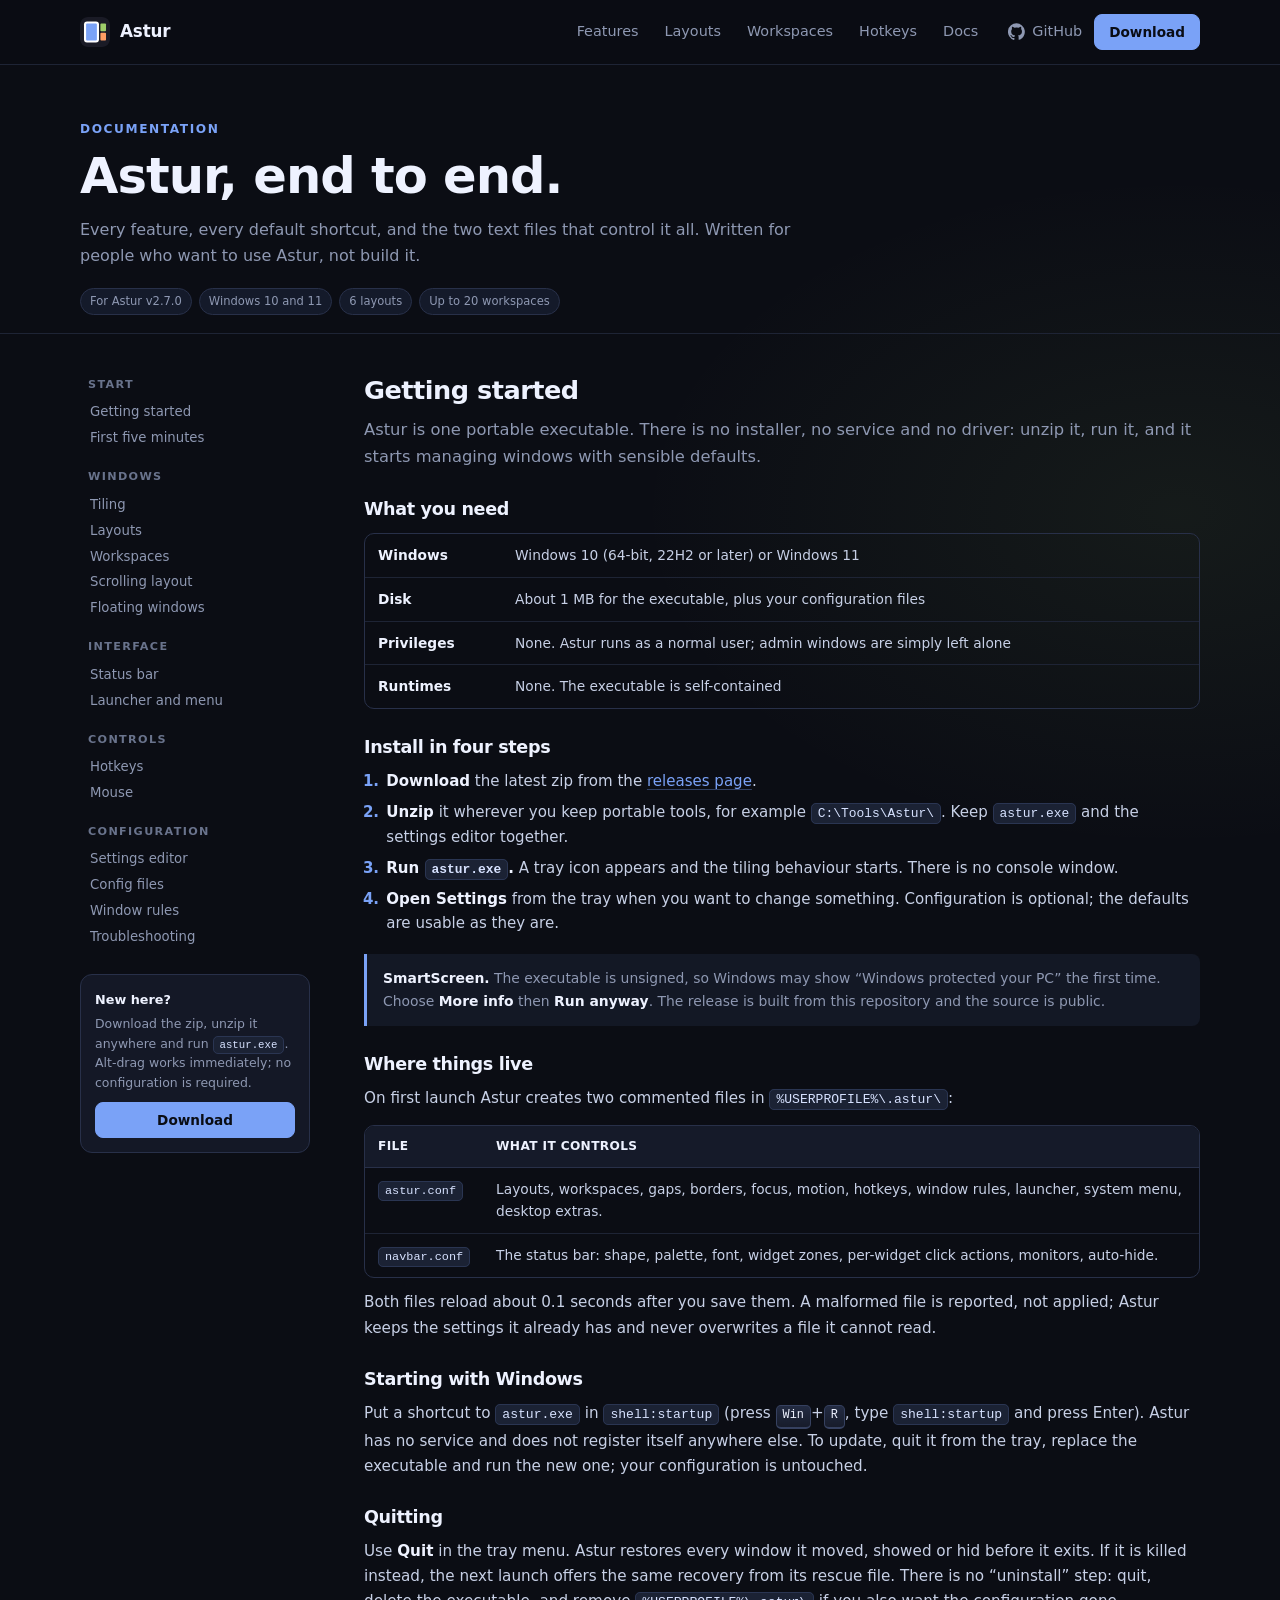
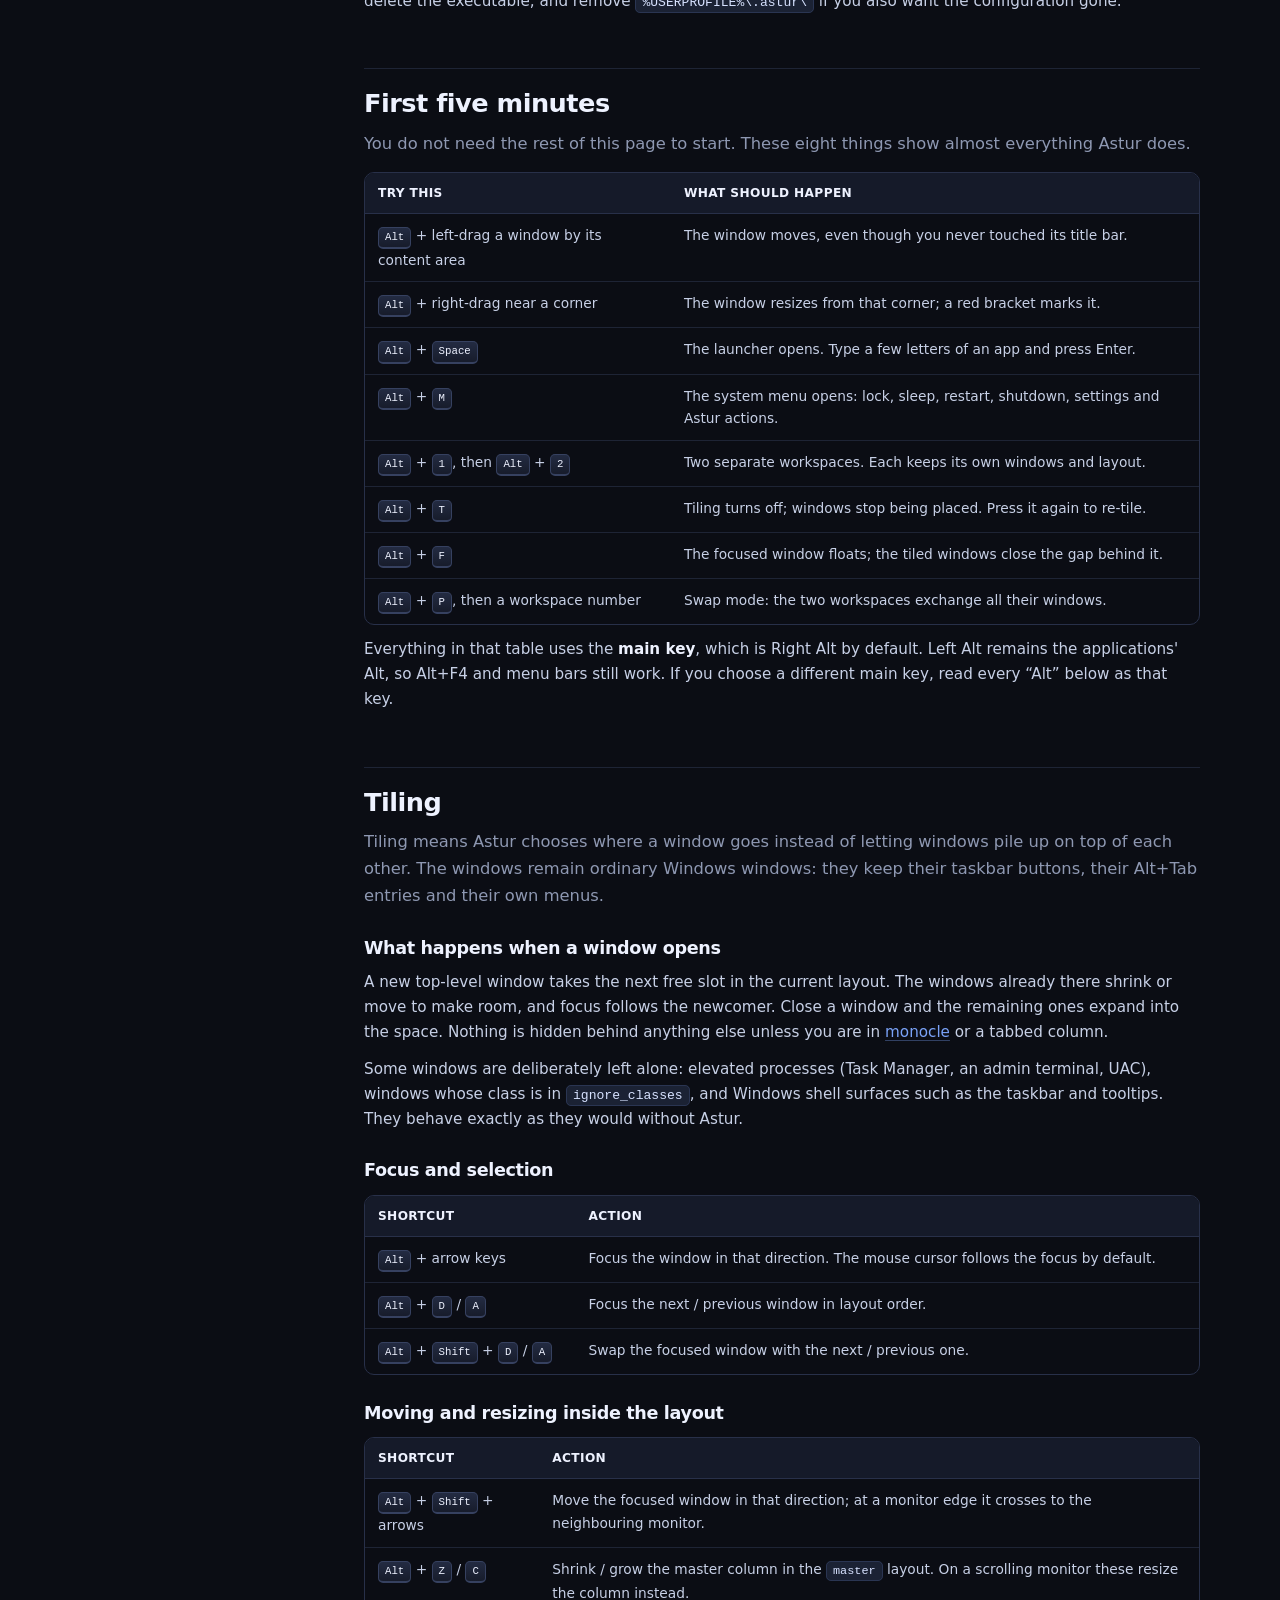
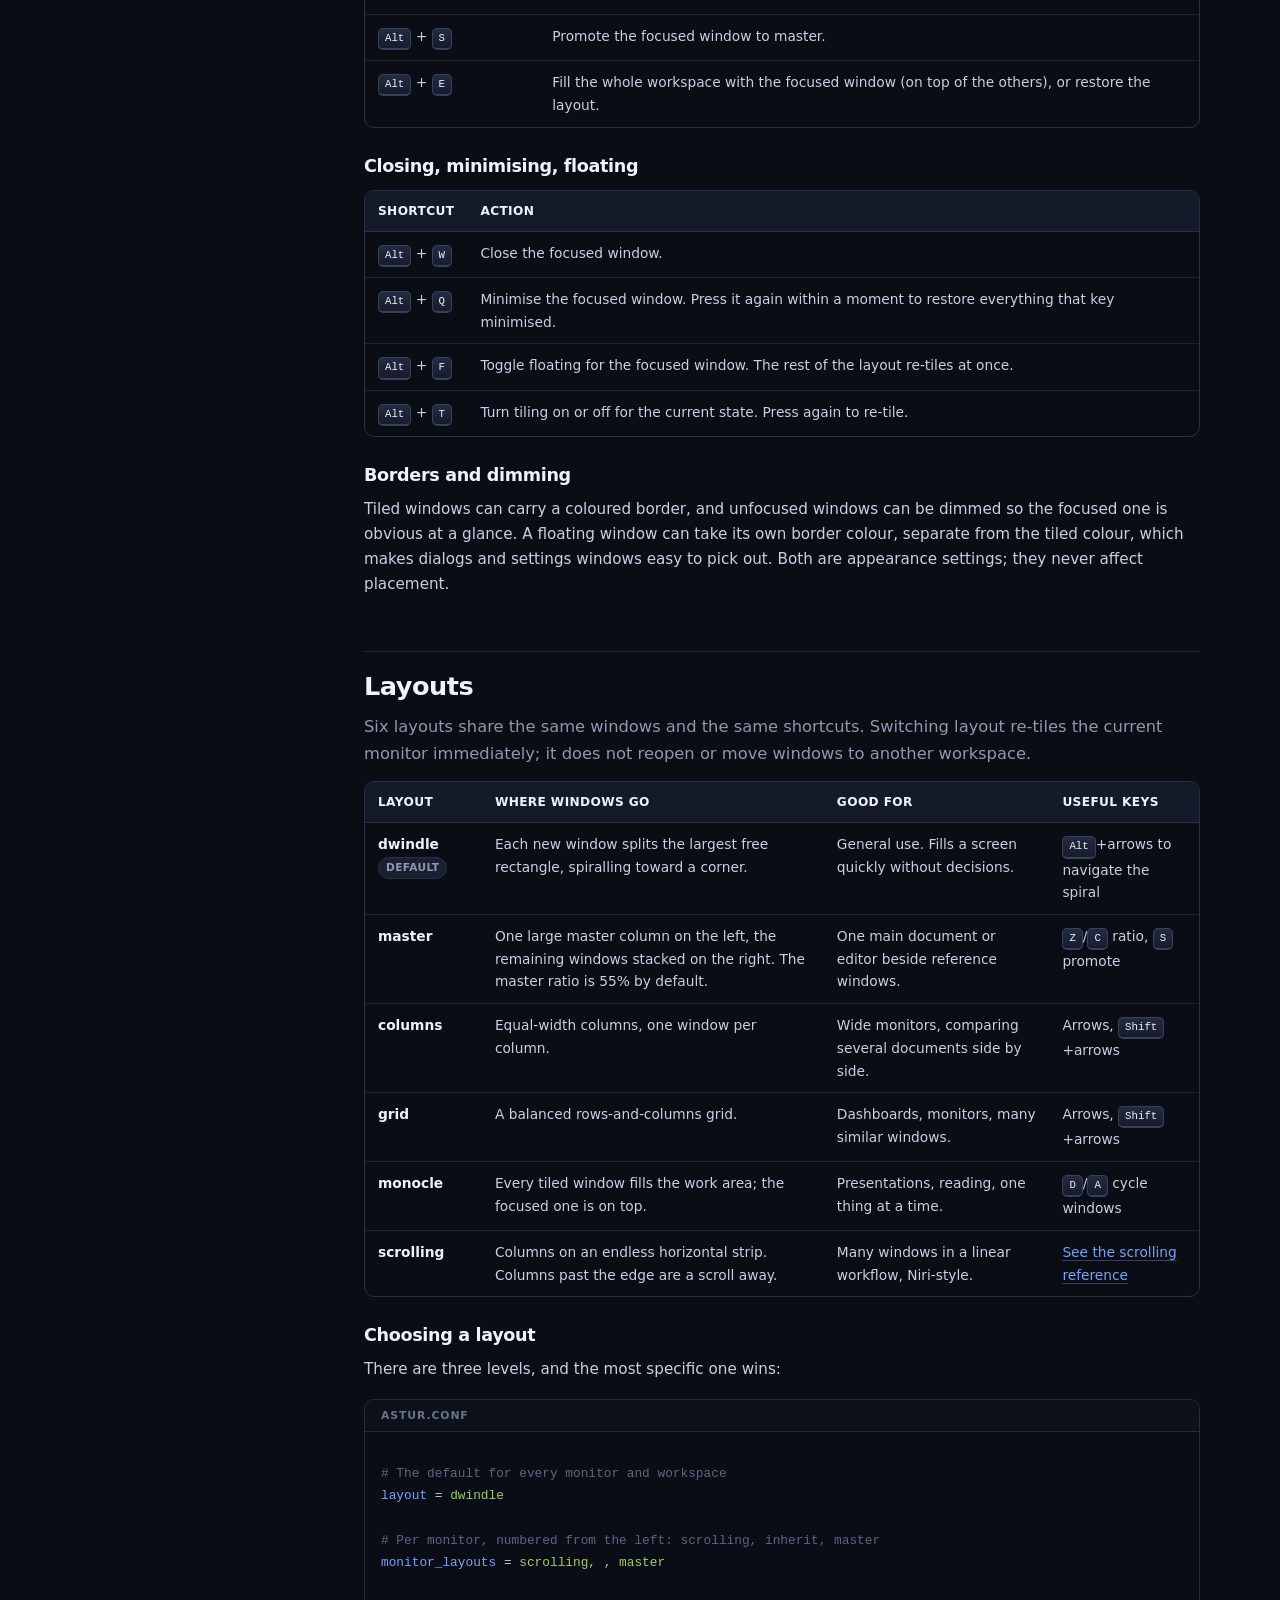
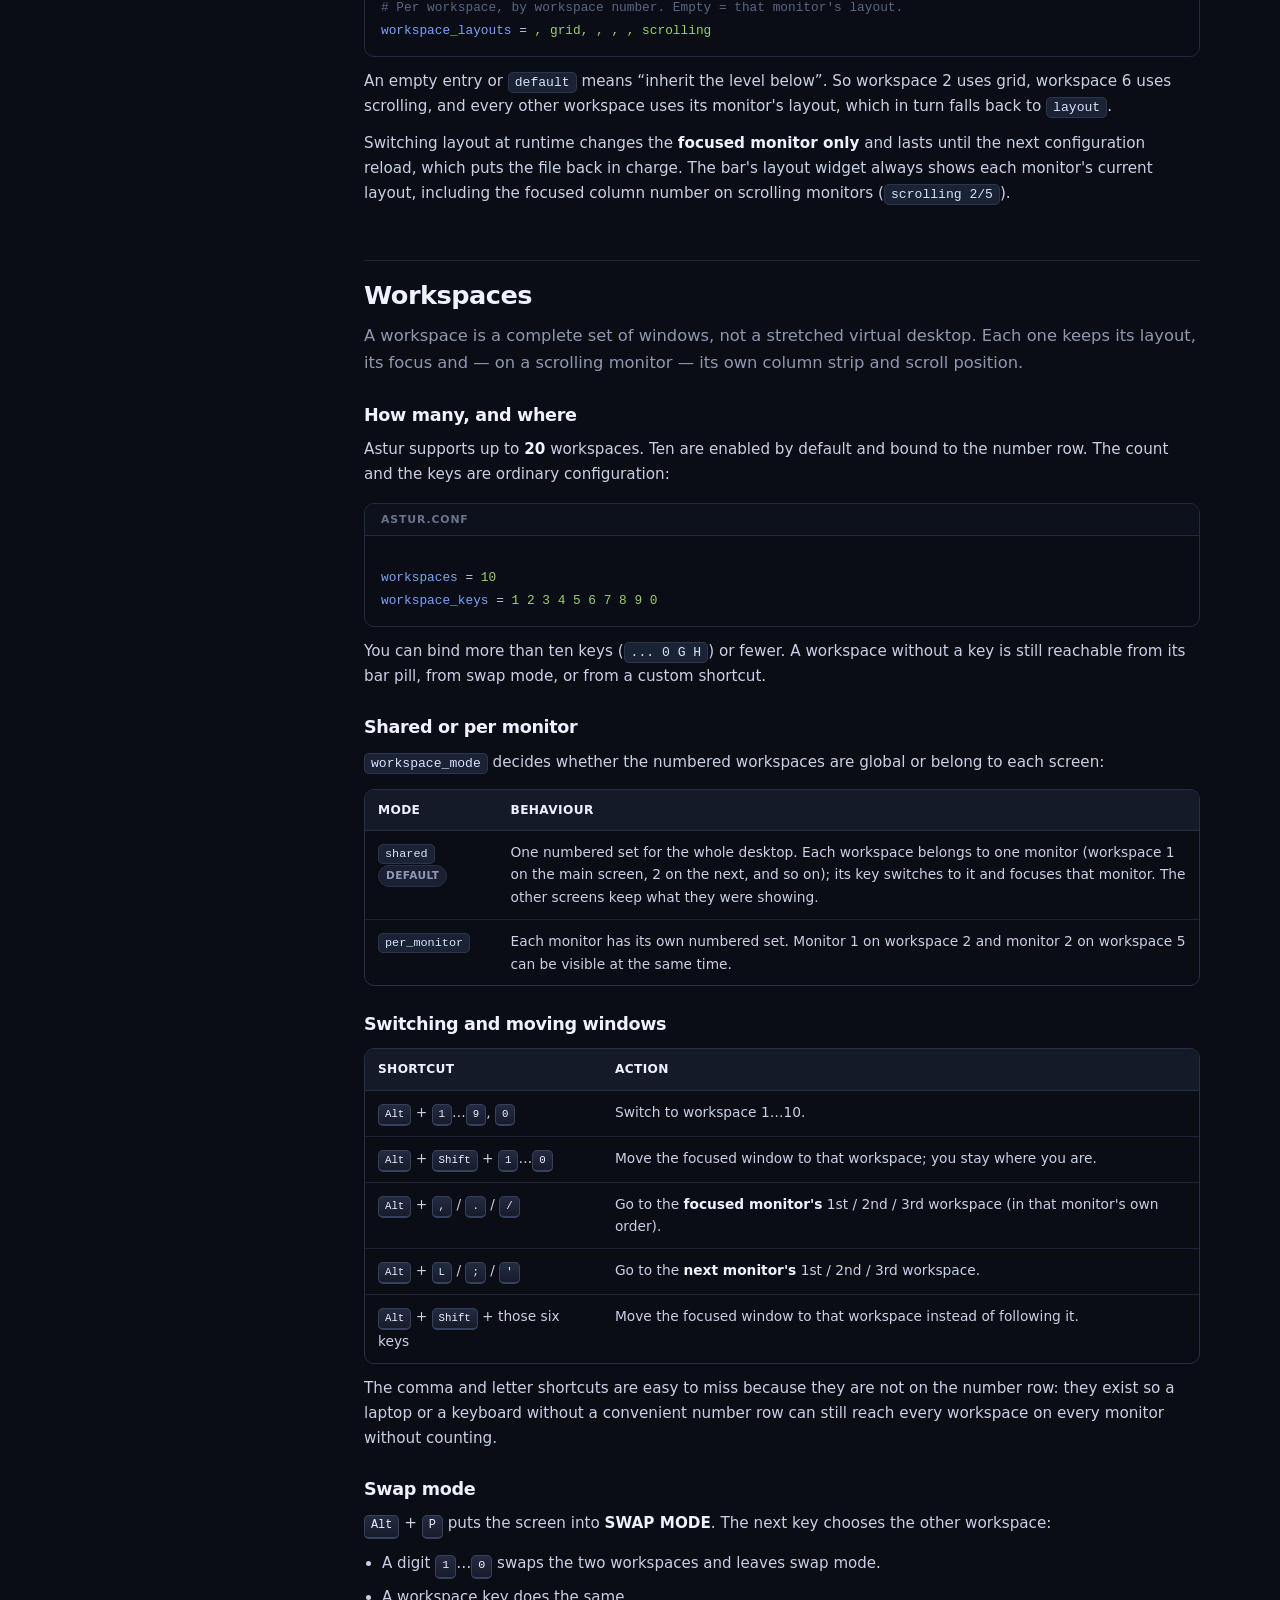
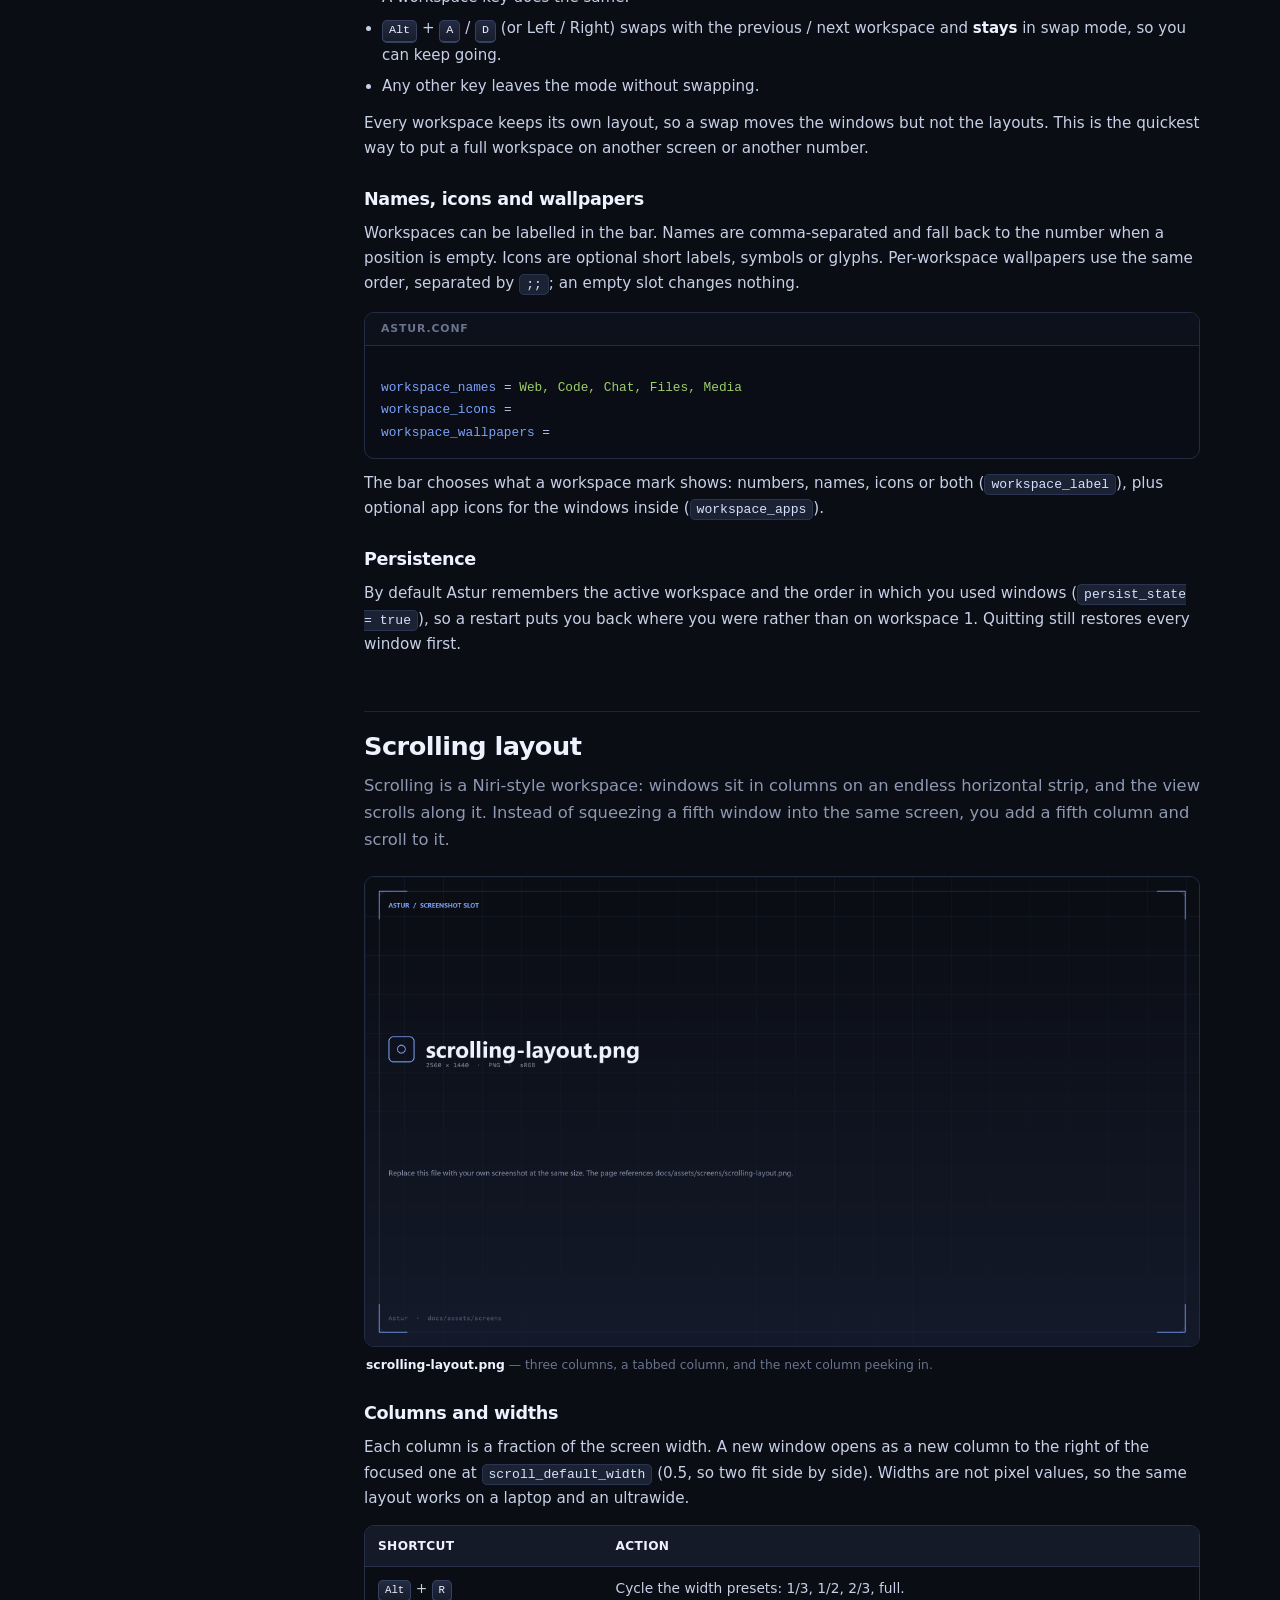
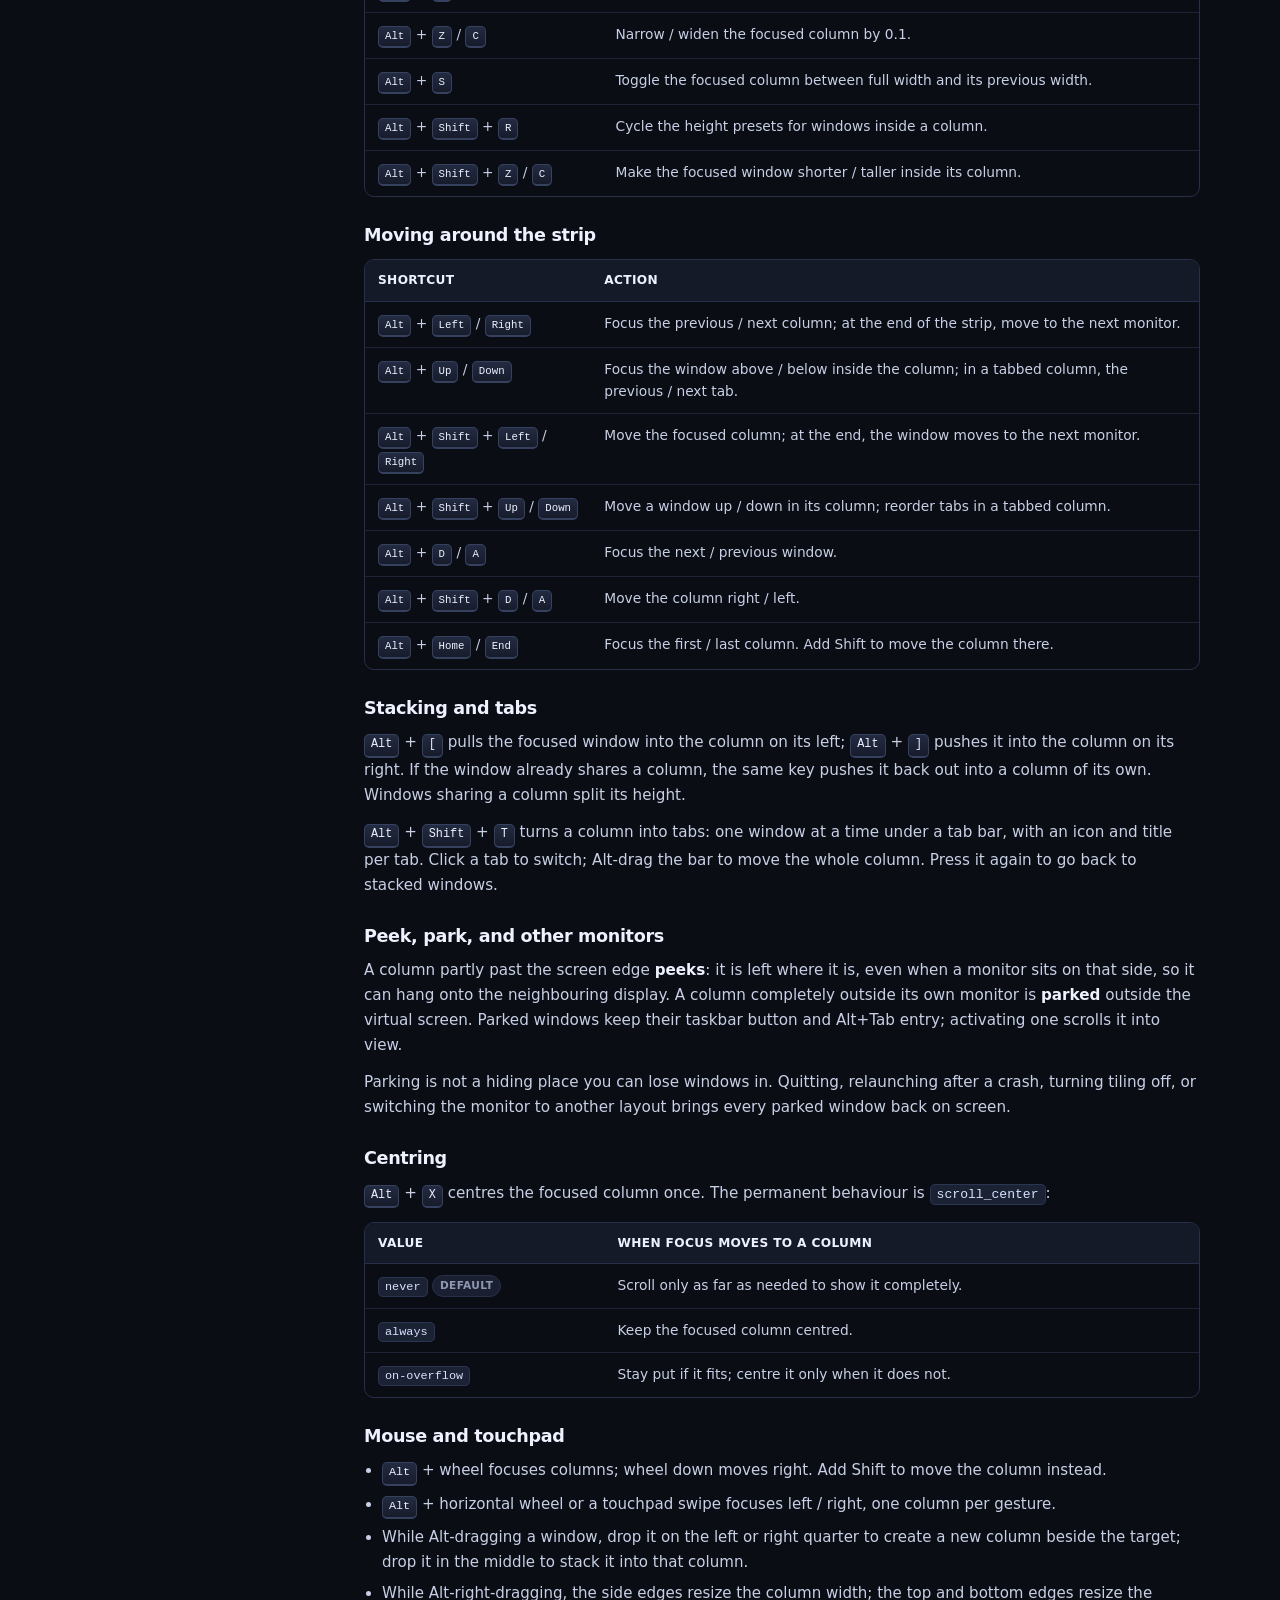
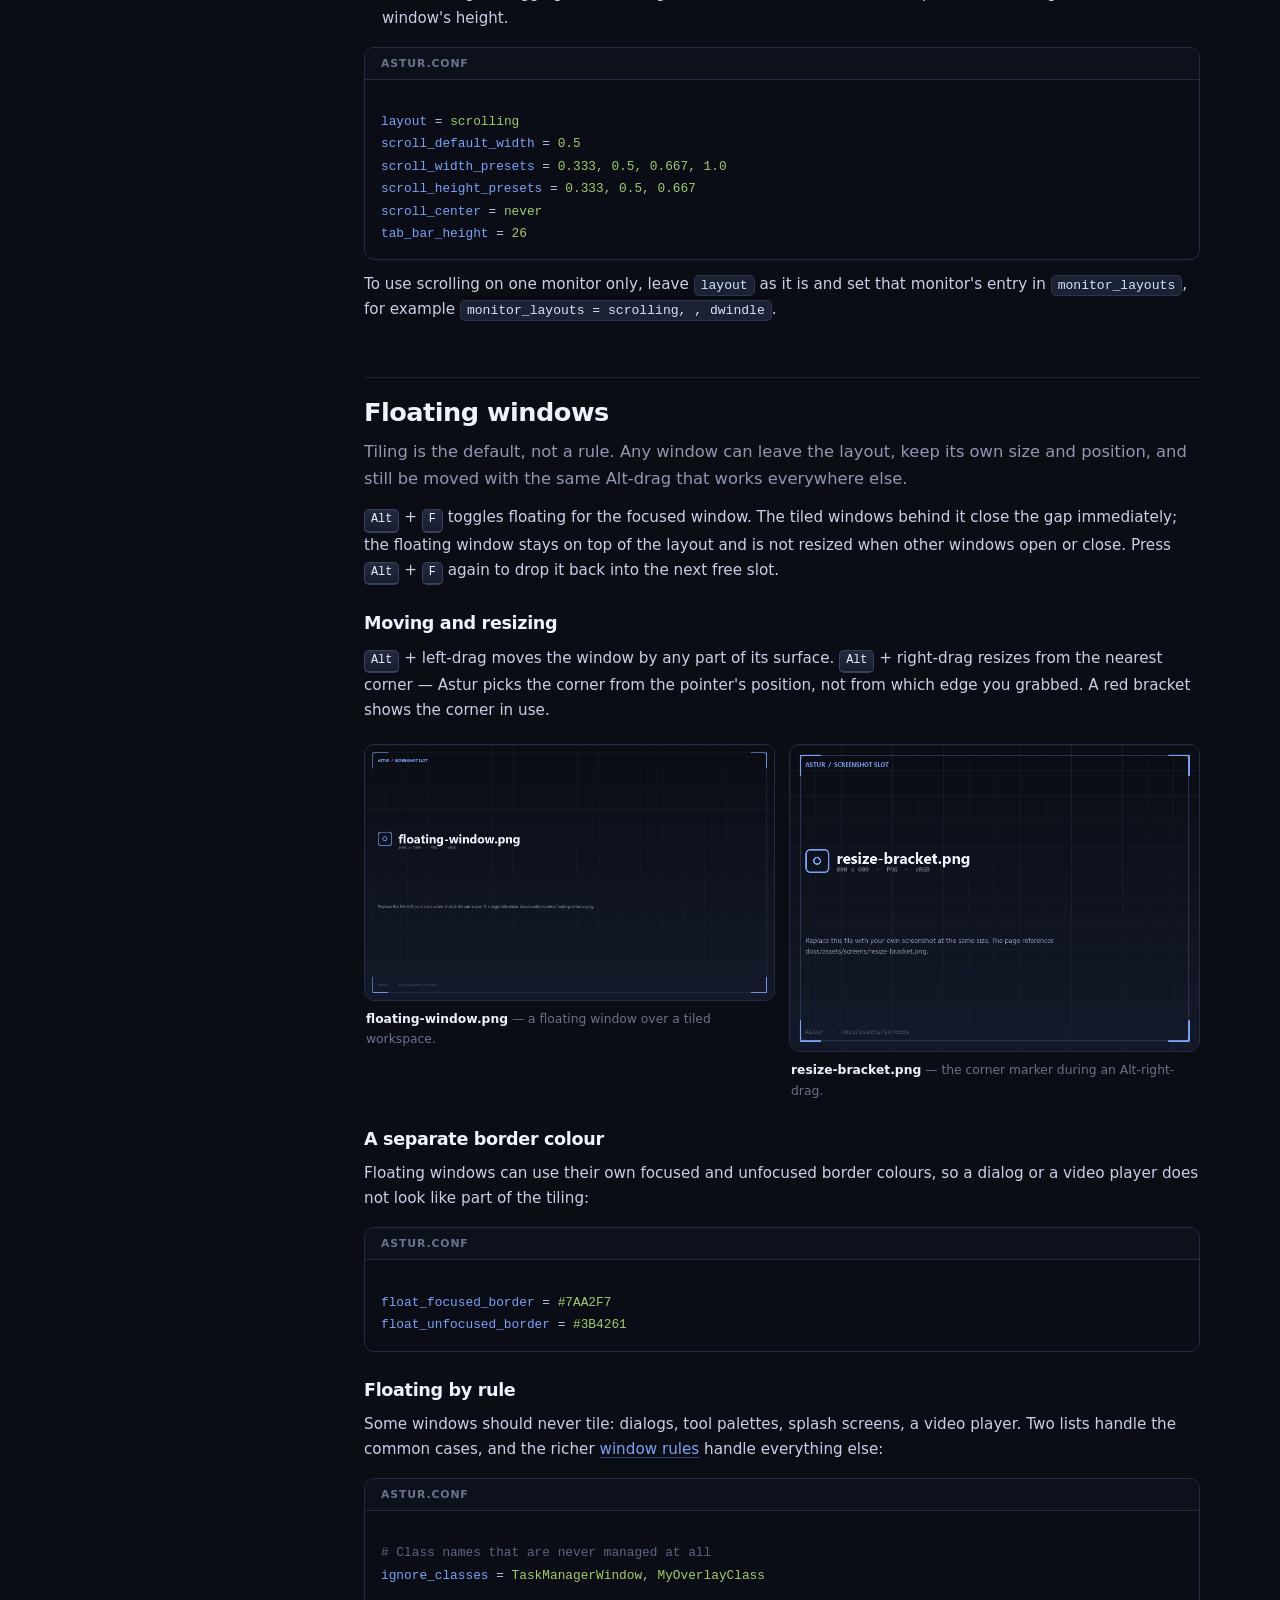
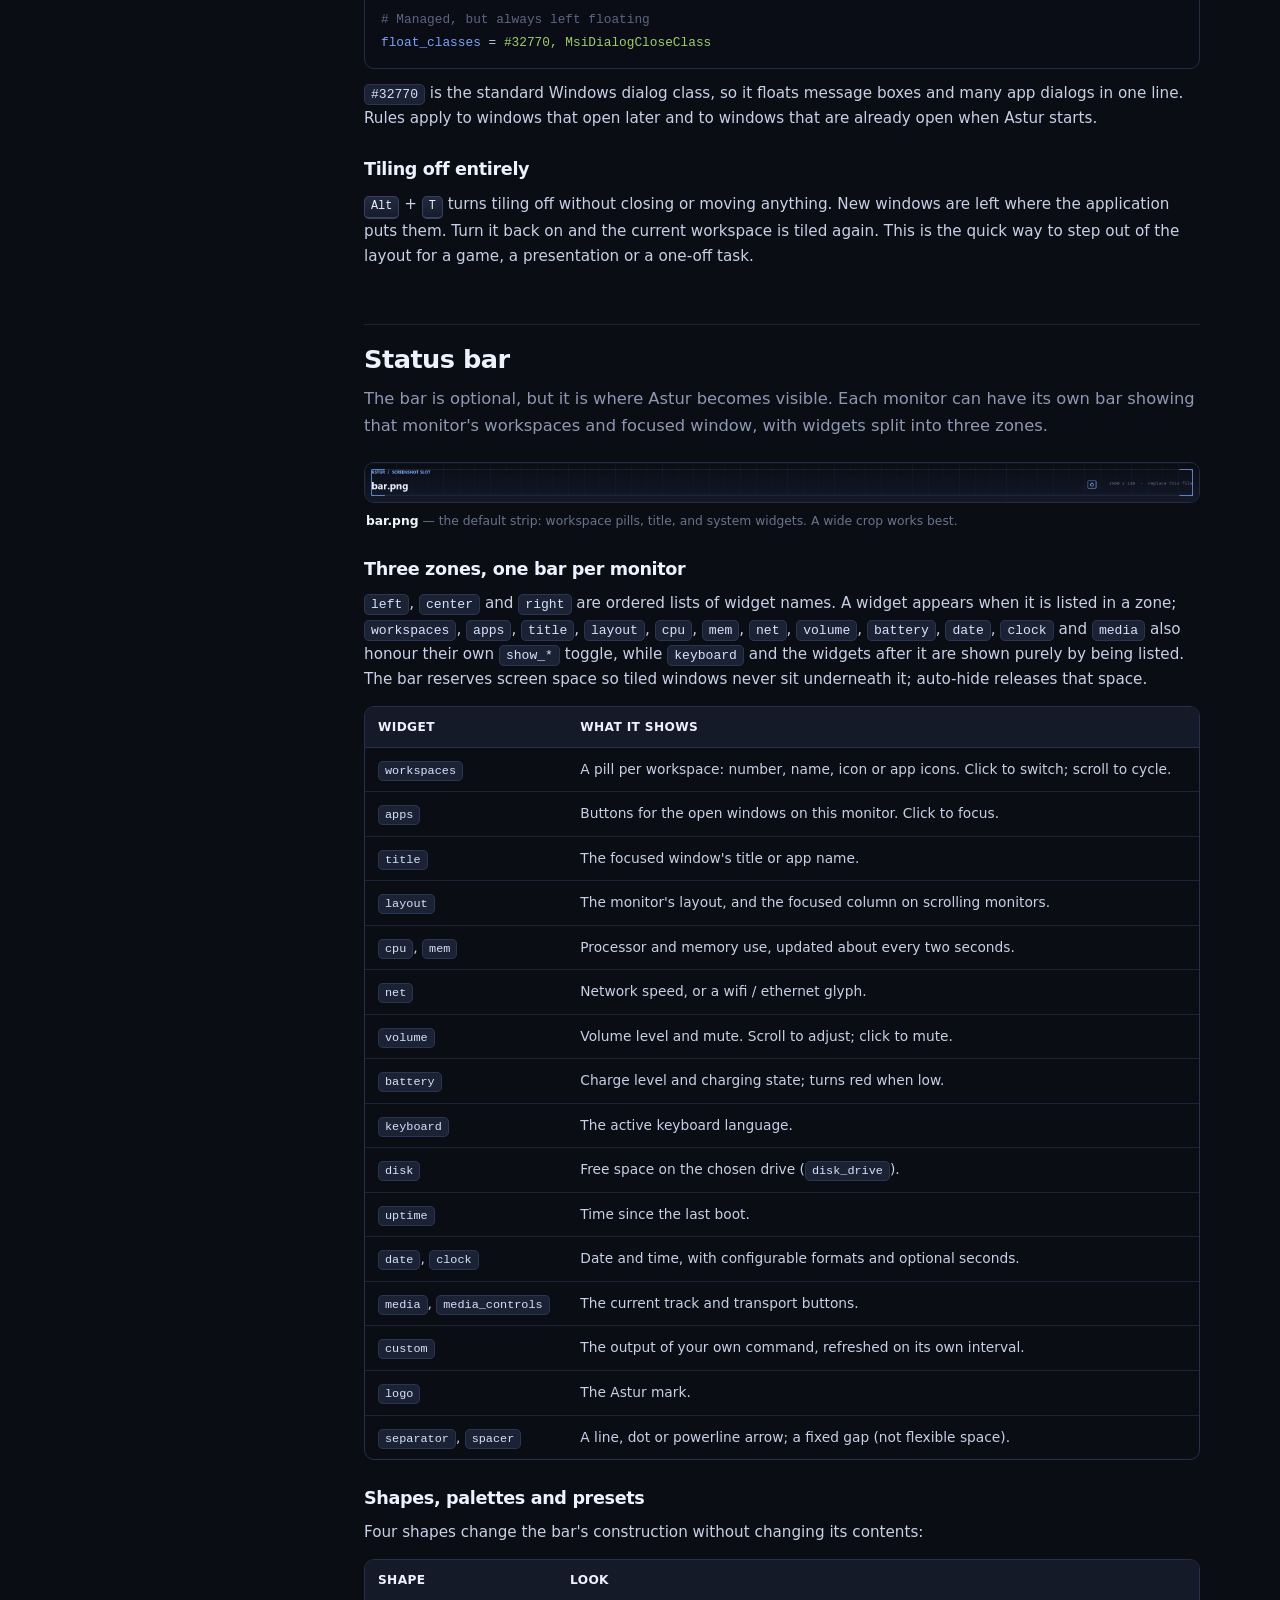
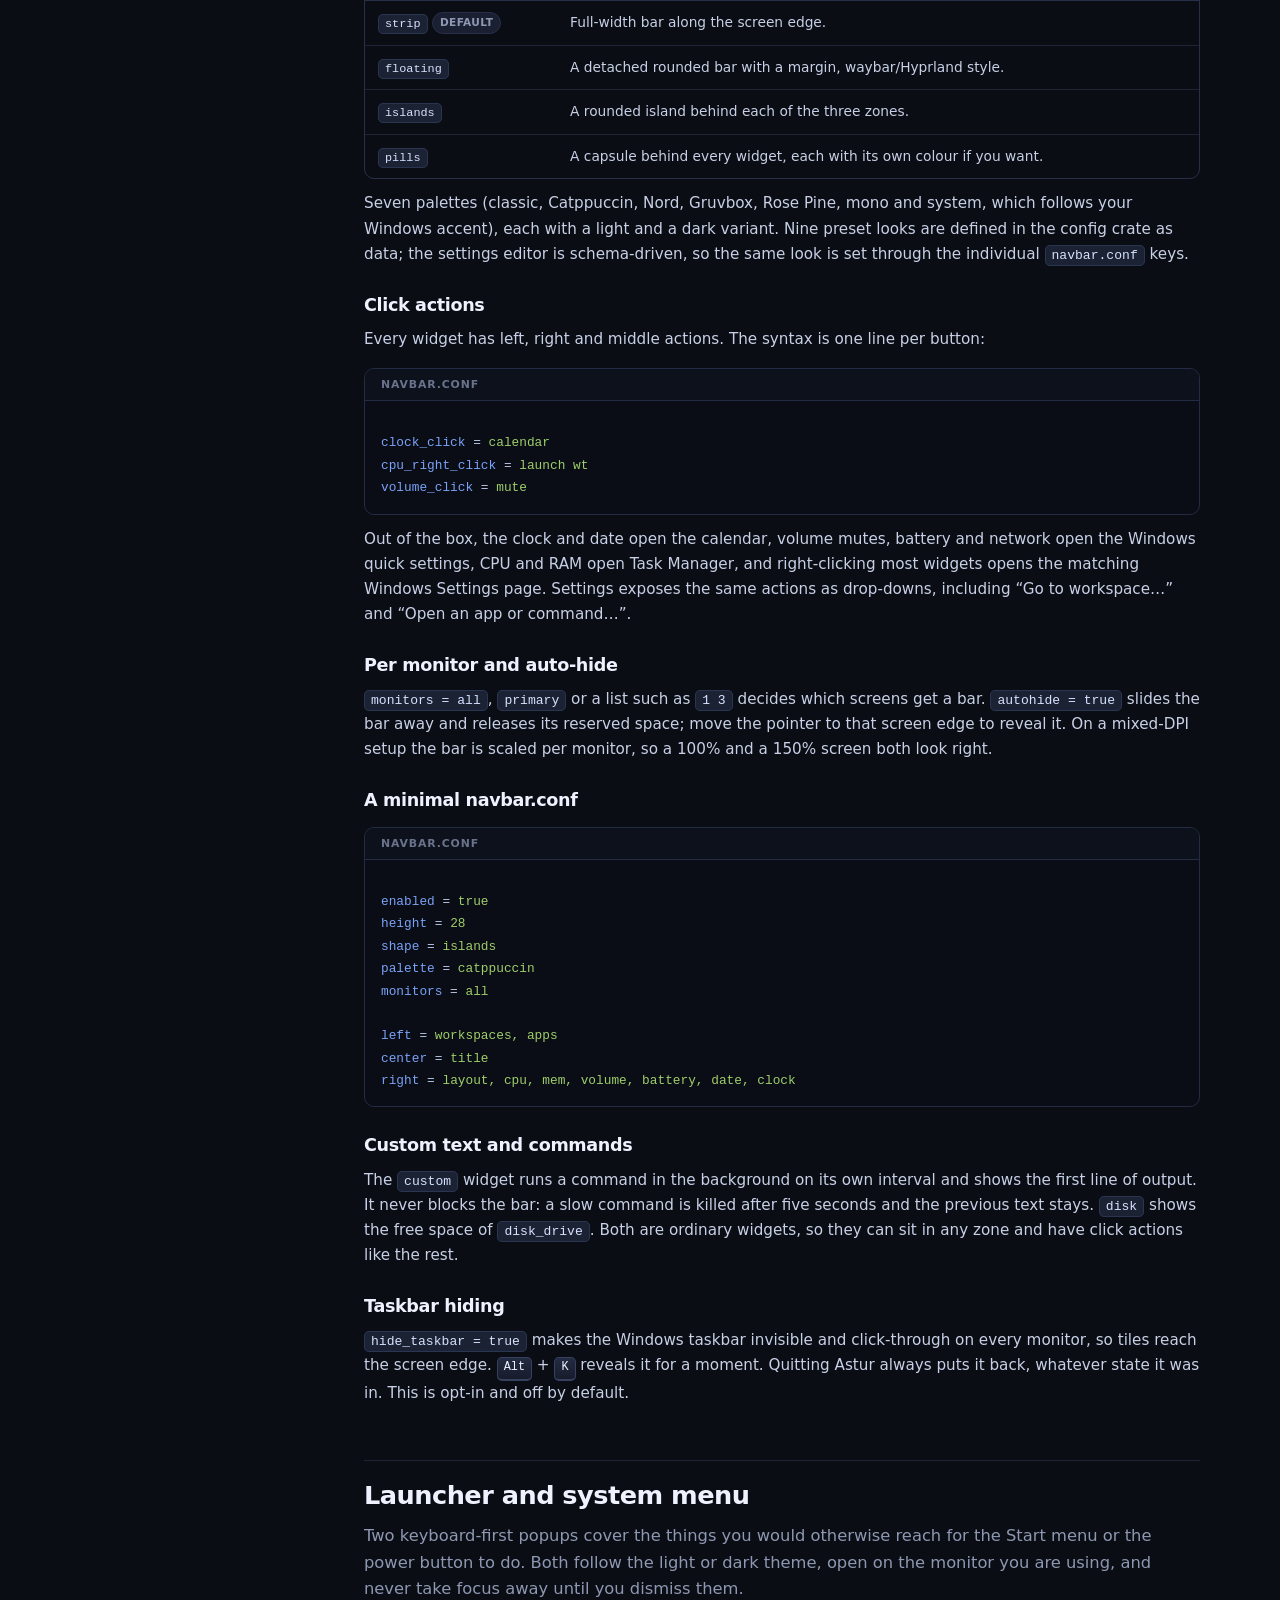
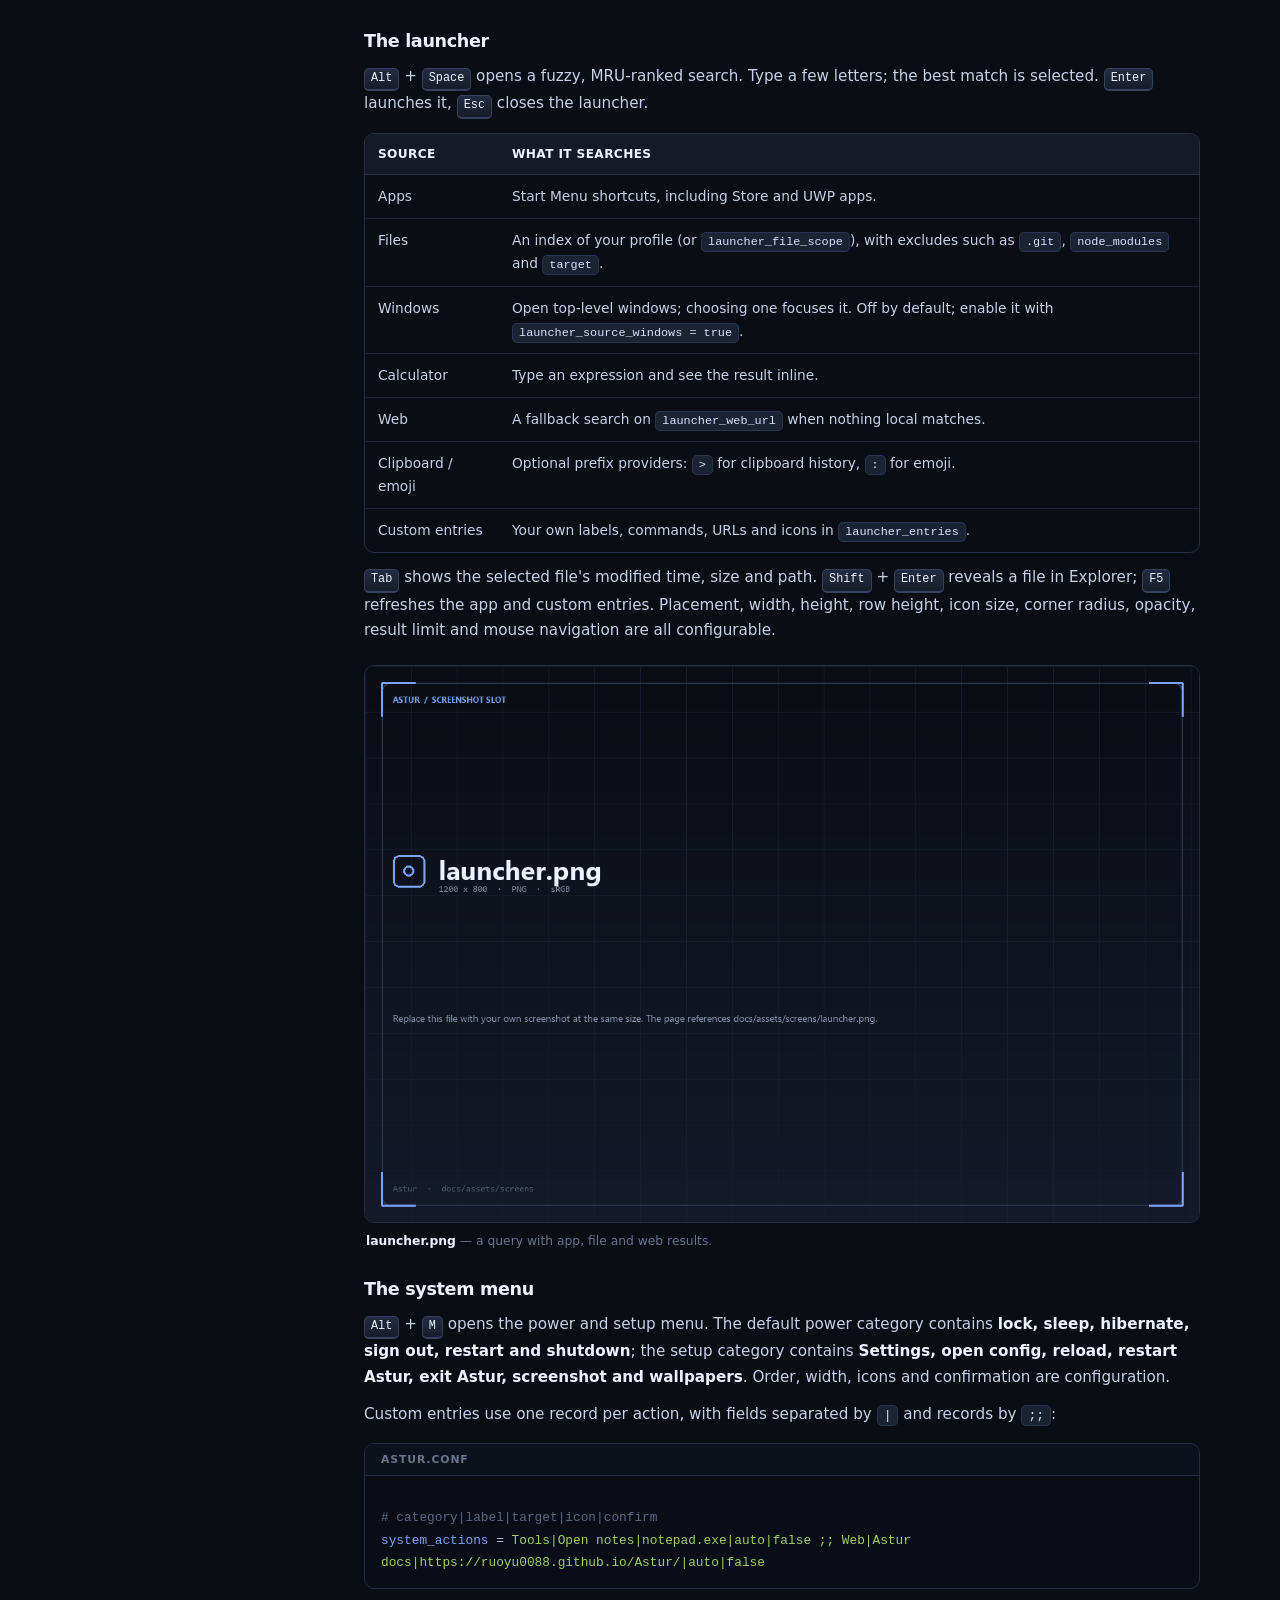
==== docs/docs.html @ 2738840c "feat(site): add GitHub Pages documentation site Add a static landing page and user manual for Astur " ====
<!DOCTYPE html>
<html lang="en">
<head>
  <meta charset="utf-8">
  <meta name="viewport" content="width=device-width, initial-scale=1">
  <title>Documentation — Astur</title>
  <meta name="description" content="The Astur manual: tiling, six layouts, scrolling columns, workspaces, floating windows, the status bar, launcher, system menu, every default hotkey and the configuration files.">
  <meta name="theme-color" content="#0b0d14">
  <link rel="canonical" href="https://ruoyu0088.github.io/Astur/docs.html">
  <link rel="icon" href="assets/astur.svg" type="image/svg+xml">
  <link rel="stylesheet" href="style.css">
</head>
<body>
<a class="skip" href="#main">Skip to content</a>

<header class="site-nav">
  <div class="wrap nav-inner">
    <a class="brand" href="index.html" aria-label="Astur home">
      <img src="assets/astur.svg" alt="" width="30" height="30">
      <span>Astur</span>
    </a>
    <nav class="nav-links" aria-label="Primary">
      <a href="index.html#features">Features</a>
      <a href="index.html#layouts">Layouts</a>
      <a href="index.html#workspaces">Workspaces</a>
      <a href="index.html#hotkeys">Hotkeys</a>
      <a href="docs.html" class="active">Docs</a>
    </nav>
    <div class="nav-actions">
      <a class="nav-github" href="https://github.com/ruoyu0088/Astur" aria-label="Astur on GitHub">
        <svg viewBox="0 0 24 24" aria-hidden="true"><path d="M12 .5a12 12 0 0 0-3.8 23.4c.6.1.8-.3.8-.6v-2.1c-3.3.7-4-1.6-4-1.6-.6-1.4-1.4-1.8-1.4-1.8-1.1-.8.1-.8.1-.8 1.2.1 1.9 1.3 1.9 1.3 1.1 1.9 2.9 1.3 3.6 1 .1-.8.4-1.3.8-1.6-2.7-.3-5.5-1.3-5.5-5.9 0-1.3.5-2.4 1.2-3.2-.1-.3-.5-1.5.1-3.2 0 0 1-.3 3.3 1.2a11.5 11.5 0 0 1 6 0c2.3-1.5 3.3-1.2 3.3-1.2.6 1.7.2 2.9.1 3.2.8.8 1.2 1.9 1.2 3.2 0 4.6-2.8 5.6-5.5 5.9.4.4.8 1.1.8 2.2v3.3c0 .3.2.7.8.6A12 12 0 0 0 12 .5Z"/></svg>
        <span>GitHub</span>
      </a>
      <a class="btn btn-primary btn-sm" href="https://github.com/ruoyu0088/Astur/releases/latest">Download</a>
    </div>
  </div>
</header>

<main id="main">

  <section class="docs-hero">
    <div class="wrap">
      <span class="kicker">Documentation</span>
      <h1>Astur, end to end.</h1>
      <p>Every feature, every default shortcut, and the two text files that control it all. Written for people who want to use Astur, not build it.</p>
      <div class="docs-meta">
        <span>For Astur v2.7.0</span>
        <span>Windows 10 and 11</span>
        <span>6 layouts</span>
        <span>Up to 20 workspaces</span>
      </div>
    </div>
  </section>

  <div class="wrap docs-layout">
    <aside class="docs-side">
      <nav class="docs-toc" aria-label="Documentation contents">
        <div class="toc-group">
          <span class="toc-title">Start</span>
          <a href="#getting-started">Getting started</a>
          <a href="#first-five-minutes">First five minutes</a>
        </div>
        <div class="toc-group">
          <span class="toc-title">Windows</span>
          <a href="#tiling">Tiling</a>
          <a href="#layouts">Layouts</a>
          <a href="#workspaces">Workspaces</a>
          <a href="#scrolling">Scrolling layout</a>
          <a href="#floating">Floating windows</a>
        </div>
        <div class="toc-group">
          <span class="toc-title">Interface</span>
          <a href="#bar">Status bar</a>
          <a href="#launcher">Launcher and menu</a>
        </div>
        <div class="toc-group">
          <span class="toc-title">Controls</span>
          <a href="#hotkeys">Hotkeys</a>
          <a href="#mouse">Mouse</a>
        </div>
        <div class="toc-group">
          <span class="toc-title">Configuration</span>
          <a href="#settings">Settings editor</a>
          <a href="#config-files">Config files</a>
          <a href="#window-rules">Window rules</a>
          <a href="#troubleshooting">Troubleshooting</a>
        </div>
      </nav>
      <div class="docs-side-card">
        <b>New here?</b>
        <p>Download the zip, unzip it anywhere and run <code>astur.exe</code>. Alt-drag works immediately; no configuration is required.</p>
        <a class="btn btn-primary btn-sm" href="https://github.com/ruoyu0088/Astur/releases/latest">Download</a>
      </div>
    </aside>

    <article class="docs-main">

      <section id="getting-started" class="doc-section">
        <h2>Getting started</h2>
        <p class="doc-lead">Astur is one portable executable. There is no installer, no service and no driver: unzip it, run it, and it starts managing windows with sensible defaults.</p>

        <h3>What you need</h3>
        <div class="table-wrap">
          <table>
            <tbody>
              <tr><th>Windows</th><td>Windows 10 (64-bit, 22H2 or later) or Windows 11</td></tr>
              <tr><th>Disk</th><td>About 1 MB for the executable, plus your configuration files</td></tr>
              <tr><th>Privileges</th><td>None. Astur runs as a normal user; admin windows are simply left alone</td></tr>
              <tr><th>Runtimes</th><td>None. The executable is self-contained</td></tr>
            </tbody>
          </table>
        </div>

        <h3>Install in four steps</h3>
        <ol class="doc-steps">
          <li><b>Download</b> the latest zip from the <a href="https://github.com/ruoyu0088/Astur/releases/latest">releases page</a>.</li>
          <li><b>Unzip</b> it wherever you keep portable tools, for example <code>C:\Tools\Astur\</code>. Keep <code>astur.exe</code> and the settings editor together.</li>
          <li><b>Run <code>astur.exe</code>.</b> A tray icon appears and the tiling behaviour starts. There is no console window.</li>
          <li><b>Open Settings</b> from the tray when you want to change something. Configuration is optional; the defaults are usable as they are.</li>
        </ol>

        <div class="callout">
          <b>SmartScreen.</b> The executable is unsigned, so Windows may show “Windows protected your PC” the first time. Choose <b>More info</b> then <b>Run anyway</b>. The release is built from this repository and the source is public.
        </div>

        <h3>Where things live</h3>
        <p>On first launch Astur creates two commented files in <code>%USERPROFILE%\.astur\</code>:</p>
        <div class="table-wrap">
          <table>
            <thead><tr><th>File</th><th>What it controls</th></tr></thead>
            <tbody>
              <tr><td><code>astur.conf</code></td><td>Layouts, workspaces, gaps, borders, focus, motion, hotkeys, window rules, launcher, system menu, desktop extras.</td></tr>
              <tr><td><code>navbar.conf</code></td><td>The status bar: shape, palette, font, widget zones, per-widget click actions, monitors, auto-hide.</td></tr>
            </tbody>
          </table>
        </div>
        <p>Both files reload about 0.1 seconds after you save them. A malformed file is reported, not applied; Astur keeps the settings it already has and never overwrites a file it cannot read.</p>

        <h3>Starting with Windows</h3>
        <p>Put a shortcut to <code>astur.exe</code> in <code>shell:startup</code> (press <kbd>Win</kbd>+<kbd>R</kbd>, type <code>shell:startup</code> and press Enter). Astur has no service and does not register itself anywhere else. To update, quit it from the tray, replace the executable and run the new one; your configuration is untouched.</p>

        <h3>Quitting</h3>
        <p>Use <b>Quit</b> in the tray menu. Astur restores every window it moved, showed or hid before it exits. If it is killed instead, the next launch offers the same recovery from its rescue file. There is no “uninstall” step: quit, delete the executable, and remove <code>%USERPROFILE%\.astur\</code> if you also want the configuration gone.</p>
      </section>

      <section id="first-five-minutes" class="doc-section">
        <h2>First five minutes</h2>
        <p class="doc-lead">You do not need the rest of this page to start. These eight things show almost everything Astur does.</p>
        <div class="table-wrap">
          <table>
            <thead><tr><th>Try this</th><th>What should happen</th></tr></thead>
            <tbody>
              <tr><td><kbd>Alt</kbd> + left-drag a window by its content area</td><td>The window moves, even though you never touched its title bar.</td></tr>
              <tr><td><kbd>Alt</kbd> + right-drag near a corner</td><td>The window resizes from that corner; a red bracket marks it.</td></tr>
              <tr><td><kbd>Alt</kbd> + <kbd>Space</kbd></td><td>The launcher opens. Type a few letters of an app and press Enter.</td></tr>
              <tr><td><kbd>Alt</kbd> + <kbd>M</kbd></td><td>The system menu opens: lock, sleep, restart, shutdown, settings and Astur actions.</td></tr>
              <tr><td><kbd>Alt</kbd> + <kbd>1</kbd>, then <kbd>Alt</kbd> + <kbd>2</kbd></td><td>Two separate workspaces. Each keeps its own windows and layout.</td></tr>
              <tr><td><kbd>Alt</kbd> + <kbd>T</kbd></td><td>Tiling turns off; windows stop being placed. Press it again to re-tile.</td></tr>
              <tr><td><kbd>Alt</kbd> + <kbd>F</kbd></td><td>The focused window floats; the tiled windows close the gap behind it.</td></tr>
              <tr><td><kbd>Alt</kbd> + <kbd>P</kbd>, then a workspace number</td><td>Swap mode: the two workspaces exchange all their windows.</td></tr>
            </tbody>
          </table>
        </div>
        <p>Everything in that table uses the <b>main key</b>, which is Right Alt by default. Left Alt remains the applications' Alt, so Alt+F4 and menu bars still work. If you choose a different main key, read every “Alt” below as that key.</p>
      </section>

      <section id="tiling" class="doc-section">
        <h2>Tiling</h2>
        <p class="doc-lead">Tiling means Astur chooses where a window goes instead of letting windows pile up on top of each other. The windows remain ordinary Windows windows: they keep their taskbar buttons, their Alt+Tab entries and their own menus.</p>

        <h3>What happens when a window opens</h3>
        <p>A new top-level window takes the next free slot in the current layout. The windows already there shrink or move to make room, and focus follows the newcomer. Close a window and the remaining ones expand into the space. Nothing is hidden behind anything else unless you are in <a href="#layouts">monocle</a> or a tabbed column.</p>
        <p>Some windows are deliberately left alone: elevated processes (Task Manager, an admin terminal, UAC), windows whose class is in <code>ignore_classes</code>, and Windows shell surfaces such as the taskbar and tooltips. They behave exactly as they would without Astur.</p>

        <h3>Focus and selection</h3>
        <div class="table-wrap">
          <table>
            <thead><tr><th>Shortcut</th><th>Action</th></tr></thead>
            <tbody>
              <tr><td><kbd>Alt</kbd> + arrow keys</td><td>Focus the window in that direction. The mouse cursor follows the focus by default.</td></tr>
              <tr><td><kbd>Alt</kbd> + <kbd>D</kbd> / <kbd>A</kbd></td><td>Focus the next / previous window in layout order.</td></tr>
              <tr><td><kbd>Alt</kbd> + <kbd>Shift</kbd> + <kbd>D</kbd> / <kbd>A</kbd></td><td>Swap the focused window with the next / previous one.</td></tr>
            </tbody>
          </table>
        </div>

        <h3>Moving and resizing inside the layout</h3>
        <div class="table-wrap">
          <table>
            <thead><tr><th>Shortcut</th><th>Action</th></tr></thead>
            <tbody>
              <tr><td><kbd>Alt</kbd> + <kbd>Shift</kbd> + arrows</td><td>Move the focused window in that direction; at a monitor edge it crosses to the neighbouring monitor.</td></tr>
              <tr><td><kbd>Alt</kbd> + <kbd>Z</kbd> / <kbd>C</kbd></td><td>Shrink / grow the master column in the <code>master</code> layout. On a scrolling monitor these resize the column instead.</td></tr>
              <tr><td><kbd>Alt</kbd> + <kbd>S</kbd></td><td>Promote the focused window to master.</td></tr>
              <tr><td><kbd>Alt</kbd> + <kbd>E</kbd></td><td>Fill the whole workspace with the focused window (on top of the others), or restore the layout.</td></tr>
            </tbody>
          </table>
        </div>

        <h3>Closing, minimising, floating</h3>
        <div class="table-wrap">
          <table>
            <thead><tr><th>Shortcut</th><th>Action</th></tr></thead>
            <tbody>
              <tr><td><kbd>Alt</kbd> + <kbd>W</kbd></td><td>Close the focused window.</td></tr>
              <tr><td><kbd>Alt</kbd> + <kbd>Q</kbd></td><td>Minimise the focused window. Press it again within a moment to restore everything that key minimised.</td></tr>
              <tr><td><kbd>Alt</kbd> + <kbd>F</kbd></td><td>Toggle floating for the focused window. The rest of the layout re-tiles at once.</td></tr>
              <tr><td><kbd>Alt</kbd> + <kbd>T</kbd></td><td>Turn tiling on or off for the current state. Press again to re-tile.</td></tr>
            </tbody>
          </table>
        </div>

        <h3>Borders and dimming</h3>
        <p>Tiled windows can carry a coloured border, and unfocused windows can be dimmed so the focused one is obvious at a glance. A floating window can take its own border colour, separate from the tiled colour, which makes dialogs and settings windows easy to pick out. Both are appearance settings; they never affect placement.</p>
      </section>

      <section id="layouts" class="doc-section">
        <h2>Layouts</h2>
        <p class="doc-lead">Six layouts share the same windows and the same shortcuts. Switching layout re-tiles the current monitor immediately; it does not reopen or move windows to another workspace.</p>

        <div class="table-wrap">
          <table>
            <thead><tr><th>Layout</th><th>Where windows go</th><th>Good for</th><th>Useful keys</th></tr></thead>
            <tbody>
              <tr>
                <td><b>dwindle</b> <span class="tag">default</span></td>
                <td>Each new window splits the largest free rectangle, spiralling toward a corner.</td>
                <td>General use. Fills a screen quickly without decisions.</td>
                <td><kbd>Alt</kbd>+arrows to navigate the spiral</td>
              </tr>
              <tr>
                <td><b>master</b></td>
                <td>One large master column on the left, the remaining windows stacked on the right. The master ratio is 55% by default.</td>
                <td>One main document or editor beside reference windows.</td>
                <td><kbd>Z</kbd>/<kbd>C</kbd> ratio, <kbd>S</kbd> promote</td>
              </tr>
              <tr>
                <td><b>columns</b></td>
                <td>Equal-width columns, one window per column.</td>
                <td>Wide monitors, comparing several documents side by side.</td>
                <td>Arrows, <kbd>Shift</kbd>+arrows</td>
              </tr>
              <tr>
                <td><b>grid</b></td>
                <td>A balanced rows-and-columns grid.</td>
                <td>Dashboards, monitors, many similar windows.</td>
                <td>Arrows, <kbd>Shift</kbd>+arrows</td>
              </tr>
              <tr>
                <td><b>monocle</b></td>
                <td>Every tiled window fills the work area; the focused one is on top.</td>
                <td>Presentations, reading, one thing at a time.</td>
                <td><kbd>D</kbd>/<kbd>A</kbd> cycle windows</td>
              </tr>
              <tr>
                <td><b>scrolling</b></td>
                <td>Columns on an endless horizontal strip. Columns past the edge are a scroll away.</td>
                <td>Many windows in a linear workflow, Niri-style.</td>
                <td><a href="#scrolling">See the scrolling reference</a></td>
              </tr>
            </tbody>
          </table>
        </div>

        <h3>Choosing a layout</h3>
        <p>There are three levels, and the most specific one wins:</p>
        <div class="config-block"><span class="file">astur.conf</span>
<span class="c"># The default for every monitor and workspace</span>
<span class="k">layout</span> = <span class="v">dwindle</span>

<span class="c"># Per monitor, numbered from the left: scrolling, inherit, master</span>
<span class="k">monitor_layouts</span> = <span class="v">scrolling, , master</span>

<span class="c"># Per workspace, by workspace number. Empty = that monitor's layout.</span>
<span class="k">workspace_layouts</span> = <span class="v">, grid, , , , scrolling</span></div>
        <p>An empty entry or <code>default</code> means “inherit the level below”. So workspace 2 uses grid, workspace 6 uses scrolling, and every other workspace uses its monitor's layout, which in turn falls back to <code>layout</code>.</p>
        <p>Switching layout at runtime changes the <b>focused monitor only</b> and lasts until the next configuration reload, which puts the file back in charge. The bar's layout widget always shows each monitor's current layout, including the focused column number on scrolling monitors (<code>scrolling 2/5</code>).</p>
      </section>

      <section id="workspaces" class="doc-section">
        <h2>Workspaces</h2>
        <p class="doc-lead">A workspace is a complete set of windows, not a stretched virtual desktop. Each one keeps its layout, its focus and — on a scrolling monitor — its own column strip and scroll position.</p>

        <h3>How many, and where</h3>
        <p>Astur supports up to <b>20</b> workspaces. Ten are enabled by default and bound to the number row. The count and the keys are ordinary configuration:</p>
        <div class="config-block"><span class="file">astur.conf</span>
<span class="k">workspaces</span> = <span class="v">10</span>
<span class="k">workspace_keys</span> = <span class="v">1 2 3 4 5 6 7 8 9 0</span></div>
        <p>You can bind more than ten keys (<code>... 0 G H</code>) or fewer. A workspace without a key is still reachable from its bar pill, from swap mode, or from a custom shortcut.</p>

        <h3>Shared or per monitor</h3>
        <p><code>workspace_mode</code> decides whether the numbered workspaces are global or belong to each screen:</p>
        <div class="table-wrap">
          <table>
            <thead><tr><th>Mode</th><th>Behaviour</th></tr></thead>
            <tbody>
              <tr><td><code>shared</code> <span class="tag">default</span></td><td>One numbered set for the whole desktop. Each workspace belongs to one monitor (workspace 1 on the main screen, 2 on the next, and so on); its key switches to it and focuses that monitor. The other screens keep what they were showing.</td></tr>
              <tr><td><code>per_monitor</code></td><td>Each monitor has its own numbered set. Monitor 1 on workspace 2 and monitor 2 on workspace 5 can be visible at the same time.</td></tr>
            </tbody>
          </table>
        </div>

        <h3>Switching and moving windows</h3>
        <div class="table-wrap">
          <table>
            <thead><tr><th>Shortcut</th><th>Action</th></tr></thead>
            <tbody>
              <tr><td><kbd>Alt</kbd> + <kbd>1</kbd>…<kbd>9</kbd>, <kbd>0</kbd></td><td>Switch to workspace 1…10.</td></tr>
              <tr><td><kbd>Alt</kbd> + <kbd>Shift</kbd> + <kbd>1</kbd>…<kbd>0</kbd></td><td>Move the focused window to that workspace; you stay where you are.</td></tr>
              <tr><td><kbd>Alt</kbd> + <kbd>,</kbd> / <kbd>.</kbd> / <kbd>/</kbd></td><td>Go to the <b>focused monitor's</b> 1st / 2nd / 3rd workspace (in that monitor's own order).</td></tr>
              <tr><td><kbd>Alt</kbd> + <kbd>L</kbd> / <kbd>;</kbd> / <kbd>'</kbd></td><td>Go to the <b>next monitor's</b> 1st / 2nd / 3rd workspace.</td></tr>
              <tr><td><kbd>Alt</kbd> + <kbd>Shift</kbd> + those six keys</td><td>Move the focused window to that workspace instead of following it.</td></tr>
            </tbody>
          </table>
        </div>
        <p>The comma and letter shortcuts are easy to miss because they are not on the number row: they exist so a laptop or a keyboard without a convenient number row can still reach every workspace on every monitor without counting.</p>

        <h3>Swap mode</h3>
        <p><kbd>Alt</kbd> + <kbd>P</kbd> puts the screen into <b>SWAP MODE</b>. The next key chooses the other workspace:</p>
        <ul>
          <li>A digit <kbd>1</kbd>…<kbd>0</kbd> swaps the two workspaces and leaves swap mode.</li>
          <li>A workspace key does the same.</li>
          <li><kbd>Alt</kbd> + <kbd>A</kbd> / <kbd>D</kbd> (or Left / Right) swaps with the previous / next workspace and <b>stays</b> in swap mode, so you can keep going.</li>
          <li>Any other key leaves the mode without swapping.</li>
        </ul>
        <p>Every workspace keeps its own layout, so a swap moves the windows but not the layouts. This is the quickest way to put a full workspace on another screen or another number.</p>

        <h3>Names, icons and wallpapers</h3>
        <p>Workspaces can be labelled in the bar. Names are comma-separated and fall back to the number when a position is empty. Icons are optional short labels, symbols or glyphs. Per-workspace wallpapers use the same order, separated by <code>;;</code>; an empty slot changes nothing.</p>
        <div class="config-block"><span class="file">astur.conf</span>
<span class="k">workspace_names</span> = <span class="v">Web, Code, Chat, Files, Media</span>
<span class="k">workspace_icons</span> =
<span class="k">workspace_wallpapers</span> =</div>
        <p>The bar chooses what a workspace mark shows: numbers, names, icons or both (<code>workspace_label</code>), plus optional app icons for the windows inside (<code>workspace_apps</code>).</p>

        <h3>Persistence</h3>
        <p>By default Astur remembers the active workspace and the order in which you used windows (<code>persist_state = true</code>), so a restart puts you back where you were rather than on workspace 1. Quitting still restores every window first.</p>
      </section>

      <section id="scrolling" class="doc-section">
        <h2>Scrolling layout</h2>
        <p class="doc-lead">Scrolling is a Niri-style workspace: windows sit in columns on an endless horizontal strip, and the view scrolls along it. Instead of squeezing a fifth window into the same screen, you add a fifth column and scroll to it.</p>

        <figure class="doc-figure">
          <img src="assets/screens/scrolling-layout.png" alt="A scrolling workspace with several columns, one tabbed column and another column peeking in from the edge." width="2560" height="1440" loading="lazy">
          <figcaption><b>scrolling-layout.png</b> — three columns, a tabbed column, and the next column peeking in.</figcaption>
        </figure>

        <h3>Columns and widths</h3>
        <p>Each column is a fraction of the screen width. A new window opens as a new column to the right of the focused one at <code>scroll_default_width</code> (0.5, so two fit side by side). Widths are not pixel values, so the same layout works on a laptop and an ultrawide.</p>
        <div class="table-wrap">
          <table>
            <thead><tr><th>Shortcut</th><th>Action</th></tr></thead>
            <tbody>
              <tr><td><kbd>Alt</kbd> + <kbd>R</kbd></td><td>Cycle the width presets: 1/3, 1/2, 2/3, full.</td></tr>
              <tr><td><kbd>Alt</kbd> + <kbd>Z</kbd> / <kbd>C</kbd></td><td>Narrow / widen the focused column by 0.1.</td></tr>
              <tr><td><kbd>Alt</kbd> + <kbd>S</kbd></td><td>Toggle the focused column between full width and its previous width.</td></tr>
              <tr><td><kbd>Alt</kbd> + <kbd>Shift</kbd> + <kbd>R</kbd></td><td>Cycle the height presets for windows inside a column.</td></tr>
              <tr><td><kbd>Alt</kbd> + <kbd>Shift</kbd> + <kbd>Z</kbd> / <kbd>C</kbd></td><td>Make the focused window shorter / taller inside its column.</td></tr>
            </tbody>
          </table>
        </div>

        <h3>Moving around the strip</h3>
        <div class="table-wrap">
          <table>
            <thead><tr><th>Shortcut</th><th>Action</th></tr></thead>
            <tbody>
              <tr><td><kbd>Alt</kbd> + <kbd>Left</kbd> / <kbd>Right</kbd></td><td>Focus the previous / next column; at the end of the strip, move to the next monitor.</td></tr>
              <tr><td><kbd>Alt</kbd> + <kbd>Up</kbd> / <kbd>Down</kbd></td><td>Focus the window above / below inside the column; in a tabbed column, the previous / next tab.</td></tr>
              <tr><td><kbd>Alt</kbd> + <kbd>Shift</kbd> + <kbd>Left</kbd> / <kbd>Right</kbd></td><td>Move the focused column; at the end, the window moves to the next monitor.</td></tr>
              <tr><td><kbd>Alt</kbd> + <kbd>Shift</kbd> + <kbd>Up</kbd> / <kbd>Down</kbd></td><td>Move a window up / down in its column; reorder tabs in a tabbed column.</td></tr>
              <tr><td><kbd>Alt</kbd> + <kbd>D</kbd> / <kbd>A</kbd></td><td>Focus the next / previous window.</td></tr>
              <tr><td><kbd>Alt</kbd> + <kbd>Shift</kbd> + <kbd>D</kbd> / <kbd>A</kbd></td><td>Move the column right / left.</td></tr>
              <tr><td><kbd>Alt</kbd> + <kbd>Home</kbd> / <kbd>End</kbd></td><td>Focus the first / last column. Add Shift to move the column there.</td></tr>
            </tbody>
          </table>
        </div>

        <h3>Stacking and tabs</h3>
        <p><kbd>Alt</kbd> + <kbd>[</kbd> pulls the focused window into the column on its left; <kbd>Alt</kbd> + <kbd>]</kbd> pushes it into the column on its right. If the window already shares a column, the same key pushes it back out into a column of its own. Windows sharing a column split its height.</p>
        <p><kbd>Alt</kbd> + <kbd>Shift</kbd> + <kbd>T</kbd> turns a column into tabs: one window at a time under a tab bar, with an icon and title per tab. Click a tab to switch; Alt-drag the bar to move the whole column. Press it again to go back to stacked windows.</p>

        <h3>Peek, park, and other monitors</h3>
        <p>A column partly past the screen edge <b>peeks</b>: it is left where it is, even when a monitor sits on that side, so it can hang onto the neighbouring display. A column completely outside its own monitor is <b>parked</b> outside the virtual screen. Parked windows keep their taskbar button and Alt+Tab entry; activating one scrolls it into view.</p>
        <p>Parking is not a hiding place you can lose windows in. Quitting, relaunching after a crash, turning tiling off, or switching the monitor to another layout brings every parked window back on screen.</p>

        <h3>Centring</h3>
        <p><kbd>Alt</kbd> + <kbd>X</kbd> centres the focused column once. The permanent behaviour is <code>scroll_center</code>:</p>
        <div class="table-wrap">
          <table>
            <thead><tr><th>Value</th><th>When focus moves to a column</th></tr></thead>
            <tbody>
              <tr><td><code>never</code> <span class="tag">default</span></td><td>Scroll only as far as needed to show it completely.</td></tr>
              <tr><td><code>always</code></td><td>Keep the focused column centred.</td></tr>
              <tr><td><code>on-overflow</code></td><td>Stay put if it fits; centre it only when it does not.</td></tr>
            </tbody>
          </table>
        </div>

        <h3>Mouse and touchpad</h3>
        <ul>
          <li><kbd>Alt</kbd> + wheel focuses columns; wheel down moves right. Add Shift to move the column instead.</li>
          <li><kbd>Alt</kbd> + horizontal wheel or a touchpad swipe focuses left / right, one column per gesture.</li>
          <li>While Alt-dragging a window, drop it on the left or right quarter to create a new column beside the target; drop it in the middle to stack it into that column.</li>
          <li>While Alt-right-dragging, the side edges resize the column width; the top and bottom edges resize the window's height.</li>
        </ul>

        <div class="config-block"><span class="file">astur.conf</span>
<span class="k">layout</span> = <span class="v">scrolling</span>
<span class="k">scroll_default_width</span> = <span class="v">0.5</span>
<span class="k">scroll_width_presets</span> = <span class="v">0.333, 0.5, 0.667, 1.0</span>
<span class="k">scroll_height_presets</span> = <span class="v">0.333, 0.5, 0.667</span>
<span class="k">scroll_center</span> = <span class="v">never</span>
<span class="k">tab_bar_height</span> = <span class="v">26</span></div>
        <p>To use scrolling on one monitor only, leave <code>layout</code> as it is and set that monitor's entry in <code>monitor_layouts</code>, for example <code>monitor_layouts = scrolling, , dwindle</code>.</p>
      </section>

      <section id="floating" class="doc-section">
        <h2>Floating windows</h2>
        <p class="doc-lead">Tiling is the default, not a rule. Any window can leave the layout, keep its own size and position, and still be moved with the same Alt-drag that works everywhere else.</p>

        <p><kbd>Alt</kbd> + <kbd>F</kbd> toggles floating for the focused window. The tiled windows behind it close the gap immediately; the floating window stays on top of the layout and is not resized when other windows open or close. Press <kbd>Alt</kbd> + <kbd>F</kbd> again to drop it back into the next free slot.</p>

        <h3>Moving and resizing</h3>
        <p><kbd>Alt</kbd> + left-drag moves the window by any part of its surface. <kbd>Alt</kbd> + right-drag resizes from the nearest corner — Astur picks the corner from the pointer's position, not from which edge you grabbed. A red bracket shows the corner in use.</p>

        <div class="figure-grid">
          <figure class="doc-figure">
            <img src="assets/screens/floating-window.png" alt="A floating window above a tiled layout." width="1600" height="1000" loading="lazy">
            <figcaption><b>floating-window.png</b> — a floating window over a tiled workspace.</figcaption>
          </figure>
          <figure class="doc-figure">
            <img src="assets/screens/resize-bracket.png" alt="The red corner bracket shown while Alt-right-dragging a window." width="800" height="600" loading="lazy">
            <figcaption><b>resize-bracket.png</b> — the corner marker during an Alt-right-drag.</figcaption>
          </figure>
        </div>

        <h3>A separate border colour</h3>
        <p>Floating windows can use their own focused and unfocused border colours, so a dialog or a video player does not look like part of the tiling:</p>
        <div class="config-block"><span class="file">astur.conf</span>
<span class="k">float_focused_border</span> = <span class="v">#7AA2F7</span>
<span class="k">float_unfocused_border</span> = <span class="v">#3B4261</span></div>

        <h3>Floating by rule</h3>
        <p>Some windows should never tile: dialogs, tool palettes, splash screens, a video player. Two lists handle the common cases, and the richer <a href="#window-rules">window rules</a> handle everything else:</p>
        <div class="config-block"><span class="file">astur.conf</span>
<span class="c"># Class names that are never managed at all</span>
<span class="k">ignore_classes</span> = <span class="v">TaskManagerWindow, MyOverlayClass</span>

<span class="c"># Managed, but always left floating</span>
<span class="k">float_classes</span> = <span class="v">#32770, MsiDialogCloseClass</span></div>
        <p><code>#32770</code> is the standard Windows dialog class, so it floats message boxes and many app dialogs in one line. Rules apply to windows that open later and to windows that are already open when Astur starts.</p>

        <h3>Tiling off entirely</h3>
        <p><kbd>Alt</kbd> + <kbd>T</kbd> turns tiling off without closing or moving anything. New windows are left where the application puts them. Turn it back on and the current workspace is tiled again. This is the quick way to step out of the layout for a game, a presentation or a one-off task.</p>
      </section>

      <section id="bar" class="doc-section">
        <h2>Status bar</h2>
        <p class="doc-lead">The bar is optional, but it is where Astur becomes visible. Each monitor can have its own bar showing that monitor's workspaces and focused window, with widgets split into three zones.</p>

        <figure class="doc-figure">
          <img src="assets/screens/bar.png" alt="The Astur status bar with workspace pills on the left, a window title in the centre, and layout, CPU, memory, volume and clock widgets on the right." width="2560" height="120" loading="lazy">
          <figcaption><b>bar.png</b> — the default strip: workspace pills, title, and system widgets. A wide crop works best.</figcaption>
        </figure>

        <h3>Three zones, one bar per monitor</h3>
        <p><code>left</code>, <code>center</code> and <code>right</code> are ordered lists of widget names. A widget appears when it is listed in a zone; <code>workspaces</code>, <code>apps</code>, <code>title</code>, <code>layout</code>, <code>cpu</code>, <code>mem</code>, <code>net</code>, <code>volume</code>, <code>battery</code>, <code>date</code>, <code>clock</code> and <code>media</code> also honour their own <code>show_*</code> toggle, while <code>keyboard</code> and the widgets after it are shown purely by being listed. The bar reserves screen space so tiled windows never sit underneath it; auto-hide releases that space.</p>
        <div class="table-wrap">
          <table>
            <thead><tr><th>Widget</th><th>What it shows</th></tr></thead>
            <tbody>
              <tr><td><code>workspaces</code></td><td>A pill per workspace: number, name, icon or app icons. Click to switch; scroll to cycle.</td></tr>
              <tr><td><code>apps</code></td><td>Buttons for the open windows on this monitor. Click to focus.</td></tr>
              <tr><td><code>title</code></td><td>The focused window's title or app name.</td></tr>
              <tr><td><code>layout</code></td><td>The monitor's layout, and the focused column on scrolling monitors.</td></tr>
              <tr><td><code>cpu</code>, <code>mem</code></td><td>Processor and memory use, updated about every two seconds.</td></tr>
              <tr><td><code>net</code></td><td>Network speed, or a wifi / ethernet glyph.</td></tr>
              <tr><td><code>volume</code></td><td>Volume level and mute. Scroll to adjust; click to mute.</td></tr>
              <tr><td><code>battery</code></td><td>Charge level and charging state; turns red when low.</td></tr>
              <tr><td><code>keyboard</code></td><td>The active keyboard language.</td></tr>
              <tr><td><code>disk</code></td><td>Free space on the chosen drive (<code>disk_drive</code>).</td></tr>
              <tr><td><code>uptime</code></td><td>Time since the last boot.</td></tr>
              <tr><td><code>date</code>, <code>clock</code></td><td>Date and time, with configurable formats and optional seconds.</td></tr>
              <tr><td><code>media</code>, <code>media_controls</code></td><td>The current track and transport buttons.</td></tr>
              <tr><td><code>custom</code></td><td>The output of your own command, refreshed on its own interval.</td></tr>
              <tr><td><code>logo</code></td><td>The Astur mark.</td></tr>
              <tr><td><code>separator</code>, <code>spacer</code></td><td>A line, dot or powerline arrow; a fixed gap (not flexible space).</td></tr>
            </tbody>
          </table>
        </div>

        <h3>Shapes, palettes and presets</h3>
        <p>Four shapes change the bar's construction without changing its contents:</p>
        <div class="table-wrap">
          <table>
            <thead><tr><th>Shape</th><th>Look</th></tr></thead>
            <tbody>
              <tr><td><code>strip</code> <span class="tag">default</span></td><td>Full-width bar along the screen edge.</td></tr>
              <tr><td><code>floating</code></td><td>A detached rounded bar with a margin, waybar/Hyprland style.</td></tr>
              <tr><td><code>islands</code></td><td>A rounded island behind each of the three zones.</td></tr>
              <tr><td><code>pills</code></td><td>A capsule behind every widget, each with its own colour if you want.</td></tr>
            </tbody>
          </table>
        </div>
        <p>Seven palettes (classic, Catppuccin, Nord, Gruvbox, Rose Pine, mono and system, which follows your Windows accent), each with a light and a dark variant. Nine preset looks are defined in the config crate as data; the settings editor is schema-driven, so the same look is set through the individual <code>navbar.conf</code> keys.</p>

        <h3>Click actions</h3>
        <p>Every widget has left, right and middle actions. The syntax is one line per button:</p>
        <div class="config-block"><span class="file">navbar.conf</span>
<span class="k">clock_click</span> = <span class="v">calendar</span>
<span class="k">cpu_right_click</span> = <span class="v">launch wt</span>
<span class="k">volume_click</span> = <span class="v">mute</span></div>
        <p>Out of the box, the clock and date open the calendar, volume mutes, battery and network open the Windows quick settings, CPU and RAM open Task Manager, and right-clicking most widgets opens the matching Windows Settings page. Settings exposes the same actions as drop-downs, including “Go to workspace…” and “Open an app or command…”.</p>

        <h3>Per monitor and auto-hide</h3>
        <p><code>monitors = all</code>, <code>primary</code> or a list such as <code>1 3</code> decides which screens get a bar. <code>autohide = true</code> slides the bar away and releases its reserved space; move the pointer to that screen edge to reveal it. On a mixed-DPI setup the bar is scaled per monitor, so a 100% and a 150% screen both look right.</p>

        <h3>A minimal navbar.conf</h3>
        <div class="config-block"><span class="file">navbar.conf</span>
<span class="k">enabled</span> = <span class="v">true</span>
<span class="k">height</span> = <span class="v">28</span>
<span class="k">shape</span> = <span class="v">islands</span>
<span class="k">palette</span> = <span class="v">catppuccin</span>
<span class="k">monitors</span> = <span class="v">all</span>

<span class="k">left</span> = <span class="v">workspaces, apps</span>
<span class="k">center</span> = <span class="v">title</span>
<span class="k">right</span> = <span class="v">layout, cpu, mem, volume, battery, date, clock</span></div>

        <h3>Custom text and commands</h3>
        <p>The <code>custom</code> widget runs a command in the background on its own interval and shows the first line of output. It never blocks the bar: a slow command is killed after five seconds and the previous text stays. <code>disk</code> shows the free space of <code>disk_drive</code>. Both are ordinary widgets, so they can sit in any zone and have click actions like the rest.</p>

        <h3>Taskbar hiding</h3>
        <p><code>hide_taskbar = true</code> makes the Windows taskbar invisible and click-through on every monitor, so tiles reach the screen edge. <kbd>Alt</kbd> + <kbd>K</kbd> reveals it for a moment. Quitting Astur always puts it back, whatever state it was in. This is opt-in and off by default.</p>
      </section>

      <section id="launcher" class="doc-section">
        <h2>Launcher and system menu</h2>
        <p class="doc-lead">Two keyboard-first popups cover the things you would otherwise reach for the Start menu or the power button to do. Both follow the light or dark theme, open on the monitor you are using, and never take focus away until you dismiss them.</p>

        <h3>The launcher</h3>
        <p><kbd>Alt</kbd> + <kbd>Space</kbd> opens a fuzzy, MRU-ranked search. Type a few letters; the best match is selected. <kbd>Enter</kbd> launches it, <kbd>Esc</kbd> closes the launcher.</p>
        <div class="table-wrap">
          <table>
            <thead><tr><th>Source</th><th>What it searches</th></tr></thead>
            <tbody>
              <tr><td>Apps</td><td>Start Menu shortcuts, including Store and UWP apps.</td></tr>
              <tr><td>Files</td><td>An index of your profile (or <code>launcher_file_scope</code>), with excludes such as <code>.git</code>, <code>node_modules</code> and <code>target</code>.</td></tr>
              <tr><td>Windows</td><td>Open top-level windows; choosing one focuses it. Off by default; enable it with <code>launcher_source_windows = true</code>.</td></tr>
              <tr><td>Calculator</td><td>Type an expression and see the result inline.</td></tr>
              <tr><td>Web</td><td>A fallback search on <code>launcher_web_url</code> when nothing local matches.</td></tr>
              <tr><td>Clipboard / emoji</td><td>Optional prefix providers: <code>&gt;</code> for clipboard history, <code>:</code> for emoji.</td></tr>
              <tr><td>Custom entries</td><td>Your own labels, commands, URLs and icons in <code>launcher_entries</code>.</td></tr>
            </tbody>
          </table>
        </div>
        <p><kbd>Tab</kbd> shows the selected file's modified time, size and path. <kbd>Shift</kbd> + <kbd>Enter</kbd> reveals a file in Explorer; <kbd>F5</kbd> refreshes the app and custom entries. Placement, width, height, row height, icon size, corner radius, opacity, result limit and mouse navigation are all configurable.</p>

        <figure class="doc-figure narrow">
          <img src="assets/screens/launcher.png" alt="The Astur launcher with a query and matching applications." width="1200" height="800" loading="lazy">
          <figcaption><b>launcher.png</b> — a query with app, file and web results.</figcaption>
        </figure>

        <h3>The system menu</h3>
        <p><kbd>Alt</kbd> + <kbd>M</kbd> opens the power and setup menu. The default power category contains <b>lock, sleep, hibernate, sign out, restart and shutdown</b>; the setup category contains <b>Settings, open config, reload, restart Astur, exit Astur, screenshot and wallpapers</b>. Order, width, icons and confirmation are configuration.</p>
        <p>Custom entries use one record per action, with fields separated by <code>|</code> and records by <code>;;</code>:</p>
        <div class="config-block"><span class="file">astur.conf</span>
<span class="c"># category|label|target|icon|confirm</span>
<span class="k">system_actions</span> = <span class="v">Tools|Open notes|notepad.exe|auto|false ;; Web|Astur docs|https://ruoyu0088.github.io/Astur/|auto|false</span></div>

        <figure class="doc-figure narrow">
          <img src="assets/screens/system-menu.png" alt="The Astur system menu showing power actions and setup actions." width="800" height="900" loading="lazy">
          <figcaption><b>system-menu.png</b> — power and setup categories in one menu.</figcaption>
        </figure>

        <div class="callout">
          <b>A note on Alt+M.</b> The shipped default is <code>key_system_menu = M</code>, so this page says Alt+M. Some older documentation says Alt+. — that was an earlier default. If your menu opens on a different key, look at <code>key_system_menu</code> in <code>astur.conf</code>; the shortcut is fully rebindable.
        </div>

        <h3>Terminal, browser and taskbar</h3>
        <p><kbd>Alt</kbd> + <kbd>Enter</kbd> launches <code>terminal</code> (Windows Terminal by default); <kbd>Alt</kbd> + <kbd>Shift</kbd> + <kbd>Enter</kbd> launches <code>browser</code>, or the system default browser when that is empty. <kbd>Alt</kbd> + <kbd>K</kbd> reveals the taskbar for a moment when taskbar hiding is on.</p>
      </section>

      <section id="hotkeys" class="doc-section">
        <h2>Hotkeys</h2>
        <p class="doc-lead">Every shortcut is held with the main key. It is Right Alt by default, which leaves Left Alt to applications for menu bars and Alt+F4.</p>

        <h3>The main key</h3>
        <p>Set <code>main_key</code> in <code>astur.conf</code>, or use <b>Settings → Shortcuts → Astur key</b>. The choices:</p>
        <div class="table-wrap">
          <table>
            <thead><tr><th><code>main_key</code></th><th>Behaviour</th></tr></thead>
            <tbody>
              <tr><td><code>ralt</code> <span class="tag">default</span></td><td>Right Alt is reserved. Left Alt stays the application Alt. Right Alt no longer types AltGr characters (on a German layout, <code>@</code> and <code>€</code>).</td></tr>
              <tr><td><code>lalt</code></td><td>Left Alt is reserved; Right Alt stays untouched. Use this if you need AltGr.</td></tr>
              <tr><td><code>win</code></td><td>The Windows key becomes the main key. Astur's shortcuts replace Windows' own Win shortcuts; Start does not pop up afterwards.</td></tr>
              <tr><td><code>alt</code></td><td>Either Alt works, GlazeWM-style. Apps keep the Alt shortcuts Astur does not use.</td></tr>
              <tr><td><code>ctrl+win</code></td><td>Ctrl and Win held together.</td></tr>
              <tr><td><code>capslock</code></td><td>Caps Lock becomes the main key and stops turning capitals on. It still works as Caps Lock where Astur cannot see it: UAC, the lock screen and elevated windows.</td></tr>
            </tbody>
          </table>
        </div>
        <p>Changing <code>main_key</code> takes effect on save like any other setting; there is no confirmation step. If you pick a key your keyboard cannot produce, edit <code>main_key</code> back in <code>astur.conf</code> or delete the line to return to Right Alt.</p>

        <h3>All default shortcuts</h3>
        <p>“Alt” below means your main key. Arrow keys, Home, End and Enter are fixed and cannot be rebound.</p>
        <div class="table-wrap">
          <table>
            <thead><tr><th>Shortcut</th><th>Action</th></tr></thead>
            <tbody>
              <tr><td><kbd>Alt</kbd> + left-drag</td><td>Move a window by any part of it.</td></tr>
              <tr><td><kbd>Alt</kbd> + right-drag</td><td>Resize from the nearest corner.</td></tr>
              <tr><td><kbd>Alt</kbd> + <kbd>Space</kbd></td><td>Launcher and file search.</td></tr>
              <tr><td><kbd>Alt</kbd> + <kbd>M</kbd></td><td>System menu.</td></tr>
              <tr><td><kbd>Alt</kbd> + <kbd>T</kbd></td><td>Toggle tiling on / off.</td></tr>
              <tr><td><kbd>Alt</kbd> + <kbd>D</kbd> / <kbd>A</kbd></td><td>Focus next / previous window.</td></tr>
              <tr><td><kbd>Alt</kbd> + <kbd>Shift</kbd> + <kbd>D</kbd> / <kbd>A</kbd></td><td>Swap with next / previous window.</td></tr>
              <tr><td><kbd>Alt</kbd> + arrows</td><td>Focus by direction.</td></tr>
              <tr><td><kbd>Alt</kbd> + <kbd>Shift</kbd> + arrows</td><td>Move the window by direction (across monitors).</td></tr>
              <tr><td><kbd>Alt</kbd> + <kbd>Z</kbd> / <kbd>C</kbd></td><td>Shrink / grow the master column; resize columns when scrolling.</td></tr>
              <tr><td><kbd>Alt</kbd> + <kbd>S</kbd></td><td>Promote to master; full-width column when scrolling.</td></tr>
              <tr><td><kbd>Alt</kbd> + <kbd>E</kbd></td><td>Fill the workspace / restore the layout.</td></tr>
              <tr><td><kbd>Alt</kbd> + <kbd>K</kbd></td><td>Reveal the taskbar, if hiding is enabled.</td></tr>
              <tr><td><kbd>Alt</kbd> + <kbd>F</kbd></td><td>Toggle floating.</td></tr>
              <tr><td><kbd>Alt</kbd> + <kbd>W</kbd></td><td>Close the focused window.</td></tr>
              <tr><td><kbd>Alt</kbd> + <kbd>Q</kbd></td><td>Minimise; press again to restore what it minimised.</td></tr>
              <tr><td><kbd>Alt</kbd> + <kbd>P</kbd></td><td>Swap-workspace mode.</td></tr>
              <tr><td><kbd>Alt</kbd> + <kbd>Enter</kbd></td><td>Launch the terminal.</td></tr>
              <tr><td><kbd>Alt</kbd> + <kbd>Shift</kbd> + <kbd>Enter</kbd></td><td>Launch the browser.</td></tr>
              <tr><td><kbd>Alt</kbd> + <kbd>1</kbd>…<kbd>0</kbd></td><td>Switch workspace.</td></tr>
              <tr><td><kbd>Alt</kbd> + <kbd>Shift</kbd> + <kbd>1</kbd>…<kbd>0</kbd></td><td>Move the focused window to that workspace.</td></tr>
              <tr><td><kbd>Alt</kbd> + <kbd>,</kbd> / <kbd>.</kbd> / <kbd>/</kbd></td><td>Focused monitor's 1st / 2nd / 3rd workspace.</td></tr>
              <tr><td><kbd>Alt</kbd> + <kbd>L</kbd> / <kbd>;</kbd> / <kbd>'</kbd></td><td>Next monitor's 1st / 2nd / 3rd workspace.</td></tr>
              <tr><td><kbd>Alt</kbd> + <kbd>Tab</kbd></td><td>The Windows switcher; the optional Astur switcher is workspace-aware.</td></tr>
            </tbody>
          </table>
        </div>

        <h3>Scrolling monitor</h3>
        <p>On a monitor running the scrolling layout, these keys act on columns. The full table is in <a href="#scrolling">Scrolling layout</a>.</p>
        <div class="table-wrap">
          <table>
            <thead><tr><th>Shortcut</th><th>Action</th></tr></thead>
            <tbody>
              <tr><td><kbd>Alt</kbd> + <kbd>Left</kbd> / <kbd>Right</kbd></td><td>Previous / next column.</td></tr>
              <tr><td><kbd>Alt</kbd> + <kbd>Up</kbd> / <kbd>Down</kbd></td><td>Previous / next window (tab) in the column.</td></tr>
              <tr><td><kbd>Alt</kbd> + <kbd>Shift</kbd> + <kbd>Left</kbd> / <kbd>Right</kbd></td><td>Move the column.</td></tr>
              <tr><td><kbd>Alt</kbd> + <kbd>Shift</kbd> + <kbd>Up</kbd> / <kbd>Down</kbd></td><td>Move the window in its column; reorder tabs.</td></tr>
              <tr><td><kbd>Alt</kbd> + <kbd>R</kbd> / <kbd>Shift</kbd> + <kbd>R</kbd></td><td>Width / height presets.</td></tr>
              <tr><td><kbd>Alt</kbd> + <kbd>X</kbd></td><td>Centre the column.</td></tr>
              <tr><td><kbd>Alt</kbd> + <kbd>[</kbd> / <kbd>]</kbd></td><td>Stack into the left / right column, or push back out.</td></tr>
              <tr><td><kbd>Alt</kbd> + <kbd>Shift</kbd> + <kbd>T</kbd></td><td>Toggle tabbed column.</td></tr>
              <tr><td><kbd>Alt</kbd> + <kbd>Home</kbd> / <kbd>End</kbd></td><td>First / last column.</td></tr>
            </tbody>
          </table>
        </div>

        <h3>Rebinding</h3>
        <p>Letter keys and the scrolling keys are single settings in <code>astur.conf</code>: <code>key_focus_next</code>, <code>key_focus_prev</code>, <code>key_shrink_master</code>, <code>key_grow_master</code>, <code>key_promote_master</code>, <code>key_toggle_tiling</code>, <code>key_toggle_float</code>, <code>key_close_window</code>, <code>key_minimize_window</code>, <code>key_cycle_width</code>, <code>key_center_column</code>, <code>key_consume_left</code>, <code>key_consume_right</code>, <code>key_fill_desktop</code>, <code>key_system_menu</code> and <code>key_swap_workspace</code>. The workspace keys are <code>workspace_keys</code> and the six monitor-local keys are <code>key_switch_ws_1</code>…<code>key_switch_ws_6</code>.</p>
        <p>Extra chords use <code>extra_hotkeys</code>, with the main key written as <code>MOD</code> and modifiers joined by <code>+</code>:</p>
        <div class="config-block"><span class="file">astur.conf</span>
<span class="c"># chord|action|argument</span>
<span class="k">extra_hotkeys</span> = <span class="v">MOD+CTRL+S|layout|scrolling ;; MOD+CTRL+W|launch|wt.exe</span></div>
        <p>A shortcut that collides with a fixed binding loses: for example, binding a workspace to <kbd>D</kbd> does nothing because <kbd>D</kbd> already focuses the next window. Settings warns about collisions and offers a copyable cheat sheet.</p>
      </section>

      <section id="mouse" class="doc-section">
        <h2>Mouse</h2>
        <p class="doc-lead">Astur's mouse controls do not need a title bar, a grab handle or a particular theme. They work on the whole window surface, including apps that draw their own chrome.</p>
        <div class="table-wrap">
          <table>
            <thead><tr><th>Input</th><th>Action</th></tr></thead>
            <tbody>
              <tr><td><kbd>Alt</kbd> + left-drag</td><td>Move any window from anywhere on it.</td></tr>
              <tr><td><kbd>Alt</kbd> + right-drag</td><td>Resize from the nearest corner; a red bracket marks the corner.</td></tr>
              <tr><td><kbd>Alt</kbd> + wheel</td><td>On a scrolling monitor: focus columns; Shift moves the column.</td></tr>
              <tr><td><kbd>Alt</kbd> + horizontal wheel / touchpad swipe</td><td>Scroll the column strip left / right.</td></tr>
              <tr><td>Drop on the left / right quarter</td><td>While Alt-dragging on a scrolling monitor: create a new column there.</td></tr>
              <tr><td>Drop in the middle</td><td>Stack the dragged window into that column.</td></tr>
              <tr><td>Wheel over the bar</td><td>Cycle workspaces; over the volume widget, adjust volume.</td></tr>
            </tbody>
          </table>
        </div>
        <p>Alt-dragging is also how you move a floating window, so there is one gesture to remember whether a window is tiled or not. If a drag starts on a monitor running scrolling, the drop semantics follow that monitor's strip.</p>
      </section>

      <section id="settings" class="doc-section">
        <h2>Settings editor</h2>
        <p class="doc-lead">The settings editor is a Windows 11-style form over the same two text files. Edit fields and press <b>Save</b> (<kbd>Ctrl</kbd> + <kbd>S</kbd>); the window manager hot-reloads about 0.1 seconds later. <b>Reload</b> (<kbd>F5</kbd>) discards unsaved edits and reads the files again.</p>

        <figure class="doc-figure">
          <img src="assets/screens/settings.png" alt="The Astur settings editor showing a settings page with sections and controls." width="1400" height="900" loading="lazy">
          <figcaption><b>settings.png</b> — the settings editor.</figcaption>
        </figure>

        <p>Open it from the tray menu (left-click or right-click → Settings). It covers shortcuts, layouts, workspaces, rules, appearance, motion, the status bar, the launcher, the power menu, desktop extras and integrations. Useful details:</p>
        <ul>
          <li><b>Ctrl+F</b> searches every setting, not just the visible page.</li>
          <li><b>Save</b> writes both files atomically and keeps a <code>.bak</code> of the previous text. Unsaved changes are flagged, and closing asks before discarding them.</li>
          <li><b>Record keys</b> open a table editor: window rules, launcher entries, system actions and extra hotkeys. The window-rule editor can fill the executable, class and title from a live window with <b>Pick window…</b>.</li>
          <li><b>Status bar</b> exposes the <code>navbar.conf</code> keys as fields: shape, palette, the three zones, widget colours, separators, click actions, monitors and auto-hide.</li>
        </ul>
        <p>The editor is a single-file Python 3 + tkinter program, shipped next to <code>astur.exe</code>. If <code>python</code> is not on PATH, set <code>settings_python</code> to the full path of <code>python.exe</code> or <code>pythonw.exe</code>. You never have to use the editor: <code>astur.conf</code> and <code>navbar.conf</code> remain the source of truth, and editing them by hand is fully supported.</p>
      </section>

      <section id="config-files" class="doc-section">
        <h2>Config files</h2>
        <p class="doc-lead">Two plain-text files in <code>%USERPROFILE%\.astur\</code>. Both are created on first run, fully commented, and hot-reloaded on save. UTF-8 only.</p>

        <h3>Rules of the format</h3>
        <ul>
          <li>One <code>key = value</code> per line. <code>#</code> starts a comment; blank lines are ignored.</li>
          <li>Lists are comma-separated. Records (window rules, launcher entries, system actions) are separated by <code>;;</code> and their fields by <code>|</code>.</li>
          <li>Colours are <code>#RRGGBB</code>. Sizes are logical pixels at 100% scaling; Astur scales them per monitor.</li>
          <li>Booleans are <code>true</code> / <code>false</code>. Empty means “inherit” or “off”, depending on the key; the comment above each key says which.</li>
          <li>Save as UTF-8 without a BOM. A UTF-16 “Unicode” save is not readable, so Astur keeps its current settings and logs the error rather than overwriting your file.</li>
        </ul>

        <h3>Hot reload</h3>
        <p>A save triggers a reload about 0.1 seconds later. Only what changed is applied: editing a colour does not re-tile windows. The system menu's <b>Reload</b> forces everything to be re-applied, which also repairs a window left mis-styled. If a value is invalid, the rest of the file still loads; the bad line is reported in <code>%USERPROFILE%\.astur\astur.log</code> and in Settings → Troubleshooting.</p>

        <h3>A small astur.conf</h3>
        <div class="config-block"><span class="file">astur.conf</span>
<span class="k">main_key</span> = <span class="v">ralt</span>
<span class="k">layout</span> = <span class="v">dwindle</span>
<span class="k">workspaces</span> = <span class="v">10</span>
<span class="k">workspace_mode</span> = <span class="v">shared</span>
<span class="k">outer_gap</span> = <span class="v">8</span>
<span class="k">inner_gap</span> = <span class="v">8</span>
<span class="k">animations</span> = <span class="v">true</span>
<span class="k">animation_ms</span> = <span class="v">140</span>
<span class="k">workspace_anim</span> = <span class="v">slide</span>
<span class="k">focus_follows_mouse</span> = <span class="v">false</span>
<span class="k">cursor_follows_focus</span> = <span class="v">true</span></div>

        <h3>Diagnostics</h3>
        <p><code>astur.exe --check</code> prints a paste-ready diagnostic dump: version, monitors and DPI, config paths, parsed settings and the last errors. The log at <code>%USERPROFILE%\.astur\astur.log</code> rotates at 1 MB and is set by <code>log_level</code> (<code>off</code>, <code>error</code>, <code>info</code>, <code>debug</code>). Use <code>debug</code> only while reproducing a problem; it is verbose.</p>

        <h3>Backups</h3>
        <p>Keep a copy of both files before a large hand edit. The settings editor writes a <code>.bak</code> of the previous text on Save. Since every setting is a line of text, restoring is a copy back into place followed by a save.</p>
      </section>

      <section id="window-rules" class="doc-section">
        <h2>Window rules</h2>
        <p class="doc-lead">Rules decide what happens to a window before it ever reaches the layout: whether it is managed, whether it floats, and which workspace and monitor it belongs to.</p>

        <h3>The two simple lists</h3>
        <p><code>ignore_classes</code> names window classes Astur should never touch. <code>float_classes</code> names classes that are managed but always float. Both take class names, not titles — titles change with the document, classes do not.</p>
        <div class="config-block"><span class="file">astur.conf</span>
<span class="k">ignore_classes</span> = <span class="v">TaskManagerWindow, MyOverlayClass</span>
<span class="k">float_classes</span> = <span class="v">#32770, MsiDialogCloseClass</span></div>

        <h3>Rich rules</h3>
        <p>A rich rule has six fields, in this order:</p>
        <div class="table-wrap">
          <table>
            <thead><tr><th>Field</th><th>Meaning</th></tr></thead>
            <tbody>
              <tr><td><code>action</code></td><td><code>tile</code>, <code>float</code> or <code>ignore</code>.</td></tr>
              <tr><td><code>exe</code></td><td>Executable name, for example <code>Code.exe</code>.</td></tr>
              <tr><td><code>class</code></td><td>Window class, for example <code>#32770</code>.</td></tr>
              <tr><td><code>title</code></td><td>Window title (use sparingly; titles are localized and change).</td></tr>
              <tr><td><code>workspace</code></td><td>1-based workspace number, or empty / <code>0</code> for any.</td></tr>
              <tr><td><code>monitor</code></td><td>1-based monitor number from the left, or empty / <code>0</code> for any.</td></tr>
            </tbody>
          </table>
        </div>
        <p>Empty match fields are wildcards. All records go on the one <code>window_rules</code> line, separated by <code>;;</code>, and their fields by <code>|</code>:</p>
        <div class="config-block"><span class="file">astur.conf</span>
<span class="c"># Ignore PowerToys popups, float standard Windows dialogs,</span>
<span class="c"># and send Code to workspace 2 on monitor 1 when it opens</span>
<span class="k">window_rules</span> = <span class="v">ignore|PowerToys.AdvancedPaste.exe ;; float||#32770 ;; tile|Code.exe|||2|1</span></div>

        <h3>When rules apply</h3>
        <p>Rules are evaluated when a window opens, and they are also applied to windows that are already open when Astur starts. A rule that routes a window to another workspace hides it until you switch there, which is the intended behaviour: the window is not lost, it is waiting on its workspace.</p>
        <p>Rules cannot override Windows itself. An elevated window cannot be moved or hidden by a non-elevated Astur, so a rule that targets one will not appear to work until both run at the same level.</p>

        <h3>Finding a class or executable</h3>
        <p>Use the Settings editor's window picker: open the target window, click <b>Pick window…</b> in the rule editor, and it fills the executable, class and title for you. Alternatively use Spy++ or a similar tool. Prefer <code>exe</code> over <code>title</code>: titles change between documents and languages.</p>
      </section>

      <section id="troubleshooting" class="doc-section">
        <h2>Troubleshooting</h2>
        <p class="doc-lead">The short list of things that surprise people first, and where to look when something does not behave like this page.</p>

        <details open>
          <summary>An admin window is not tiled</summary>
          <p>Windows does not let a normal process move or hide an elevated window. Task Manager, an admin terminal and UAC prompts stay where they are. Run Astur as administrator as well if you need those managed. The same applies in reverse: an elevated Astur can manage elevated windows, but a normal app cannot.</p>
        </details>
        <details>
          <summary>My AltGr characters stopped working</summary>
          <p>The default main key is Right Alt, and it is reserved, so it no longer produces AltGr characters. Set <code>main_key = lalt</code> in <code>astur.conf</code> (or choose Left Alt in Settings) if you need AltGr. Left Alt is then the reserved key and Right Alt is untouched.</p>
        </details>
        <details>
          <summary>A game is being tiled or resized</summary>
          <p>Press <kbd>Alt</kbd> + <kbd>T</kbd> to turn tiling off, or add the game to <code>ignore_classes</code> / <code>float_classes</code> so it is always left alone. Borderless windowed mode behaves best; exclusive fullscreen is controlled by the game and by Windows.</p>
        </details>
        <details>
          <summary>The bar is missing</summary>
          <p>Check <code>enabled = true</code>, a non-zero <code>height</code>, and that <code>monitors</code> includes the screen you are looking at. If <code>autohide = true</code>, move the pointer to the configured edge. A bar can also be hidden behind a fullscreen window by design.</p>
        </details>
        <details>
          <summary>My config change did nothing</summary>
          <p>Save the file as UTF-8, check the spelling of the key, and look at Settings → Troubleshooting or <code>%USERPROFILE%\.astur\astur.log</code>. Values are validated: an out-of-range number or an unknown enum is reported and the previous value stays. The system menu's <b>Reload</b> forces a full re-read.</p>
        </details>
        <details>
          <summary>Alt+Tab looks different</summary>
          <p>By default Astur leaves the Windows switcher alone. The workspace-aware Astur switcher is opt-in (<code>alt_tab_replacement = true</code>); turn it off to get the Windows one back. Alt+Tab always passes through to Windows, even when the main key is Right Alt.</p>
        </details>
        <details>
          <summary>Windows warned about the executable</summary>
          <p>SmartScreen warns about unsigned executables. Choose <b>More info</b> → <b>Run anyway</b>. The source is public and the release is built from it; there is no installer or background updater.</p>
        </details>
        <details>
          <summary>Astur crashed or was killed</summary>
          <p>Run it again. On startup it reads its rescue file and restores windows it had hidden or moved, then re-tiles. Quitting normally from the tray does the same restore immediately. If windows are left in an odd place, <b>Reload</b> re-applies the layout.</p>
        </details>
        <details>
          <summary>Reporting a problem</summary>
          <p>Include the output of <code>astur.exe --check</code> and the relevant lines from <code>astur.log</code> (set <code>log_level = debug</code> only while reproducing). Say which layout, workspace mode and monitors were involved; those three explain most placement reports.</p>
        </details>
      </section>

      <div class="doc-foot">
        <p>This page describes Astur v2.7.0. The configuration templates in <code>astur.conf</code> and <code>navbar.conf</code> are the final authority for defaults; if they disagree with this page, the files are right.</p>
        <a class="btn" href="#main">Back to top</a>
      </div>

    </article>
  </div>
</main>

<footer class="site-footer">
  <div class="wrap">
    <div class="footer-top">
      <div class="footer-brand">
        <img src="assets/astur.svg" alt="" width="26" height="26">
        <span>Astur — a tiling window manager for Windows.</span>
      </div>
      <nav class="footer-links" aria-label="Footer">
        <a href="index.html">Home</a>
        <a href="https://github.com/ruoyu0088/Astur">Source</a>
        <a href="https://github.com/ruoyu0088/Astur/releases/latest">Releases</a>
        <a href="https://github.com/ruoyu0088/Astur/blob/main/LICENSE">Apache-2.0</a>
        <a href="https://github.com/Page011/Astur">Original project</a>
      </nav>
    </div>
    <div class="footer-bottom">
      <p>Astur is free software under the Apache License 2.0. Windows is a trademark of Microsoft Corporation. Astur is not affiliated with Microsoft.</p>
      <p>Built by the Astur contributors. This site is static, has no trackers and makes no external requests.</p>
    </div>
  </div>
</footer>

</body>
</html>
---- docs/style.css ----
/* Astur website — one stylesheet, no scripts, no external requests. */

:root {
  --bg: #0b0d14;
  --bg-2: #0f121c;
  --panel: #141826;
  --panel-2: #191e2f;
  --panel-3: #1e2438;
  --line: #283049;
  --line-soft: #1e2435;
  --text: #c7d0e6;
  --strong: #eef2ff;
  --muted: #8e98b2;
  --dim: #69738c;
  --blue: #7aa2f7;
  --green: #9ece6a;
  --orange: #ff9e64;
  --purple: #bb9af7;
  --red: #f7768e;
  --teal: #7dcfff;
  --yellow: #e0af68;
  --radius: 16px;
  --max: 1120px;
  --font: ui-sans-serif, system-ui, -apple-system, "Segoe UI", Roboto,
    "Helvetica Neue", Arial, sans-serif;
  --mono: ui-monospace, "Cascadia Code", "Cascadia Mono", "SFMono-Regular",
    Consolas, "Liberation Mono", monospace;
  --shadow: 0 30px 80px -30px rgba(0, 0, 0, 0.85);
}

* {
  box-sizing: border-box;
}

html {
  scroll-behavior: smooth;
  scroll-padding-top: 84px;
}

body {
  margin: 0;
  color: var(--text);
  background:
    radial-gradient(1000px 620px at 12% -8%, rgba(122, 162, 247, 0.13), transparent 62%),
    radial-gradient(900px 560px at 92% 2%, rgba(158, 206, 106, 0.07), transparent 60%),
    var(--bg);
  font-family: var(--font);
  font-size: 16px;
  line-height: 1.65;
  -webkit-font-smoothing: antialiased;
  text-rendering: optimizeLegibility;
}

img {
  display: block;
  max-width: 100%;
  height: auto;
}

a {
  color: var(--blue);
  text-decoration: none;
}

a:hover {
  text-decoration: underline;
  text-underline-offset: 3px;
}

::selection {
  color: #0b0d14;
  background: var(--blue);
}

h1,
h2,
h3,
h4 {
  margin: 0;
  color: var(--strong);
  font-weight: 650;
  line-height: 1.15;
  letter-spacing: -0.02em;
}

p {
  margin: 0;
}

ul,
ol {
  margin: 0;
  padding-left: 1.2em;
}

li + li {
  margin-top: 7px;
}

code,
kbd,
pre {
  font-family: var(--mono);
}

:not(pre) > code {
  padding: 2px 6px;
  color: #d7e2ff;
  background: #1b2234;
  border: 1px solid #2a3552;
  border-radius: 5px;
  font-size: 0.86em;
}

kbd {
  display: inline-block;
  min-width: 1.55em;
  padding: 1px 6px 2px;
  color: var(--strong);
  background: linear-gradient(#232b42, #171c2b);
  border: 1px solid #364160;
  border-bottom-width: 2px;
  border-radius: 5px;
  font-size: 0.78em;
  line-height: 1.5;
  text-align: center;
}

.wrap {
  width: min(var(--max), calc(100% - 40px));
  margin-inline: auto;
}

.skip {
  position: absolute;
  left: 12px;
  top: -60px;
  z-index: 100;
  padding: 10px 14px;
  color: #0b0d14;
  background: var(--blue);
  border-radius: 8px;
}

.skip:focus {
  top: 12px;
}

/* ---------------------------------------------------------------- nav */

.site-nav {
  position: sticky;
  top: 0;
  z-index: 50;
  background: rgba(11, 13, 20, 0.78);
  border-bottom: 1px solid var(--line-soft);
  backdrop-filter: blur(14px);
}

.nav-inner {
  display: flex;
  align-items: center;
  gap: 30px;
  min-height: 64px;
}

.brand {
  display: inline-flex;
  align-items: center;
  gap: 10px;
  color: var(--strong);
  font-size: 1.05rem;
  font-weight: 700;
  letter-spacing: -0.01em;
}

.brand:hover {
  text-decoration: none;
}

.brand img {
  width: 30px;
  height: 30px;
  border-radius: 8px;
}

.nav-links {
  display: flex;
  align-items: center;
  gap: 26px;
  margin-left: auto;
  font-size: 0.9rem;
}

.nav-links a {
  color: var(--muted);
}

.nav-links a:hover {
  color: var(--strong);
  text-decoration: none;
}

.nav-actions {
  display: flex;
  align-items: center;
  gap: 12px;
}

.nav-github {
  display: inline-flex;
  align-items: center;
  gap: 7px;
  color: var(--muted);
  font-size: 0.9rem;
}

.nav-github:hover {
  color: var(--strong);
  text-decoration: none;
}

.nav-github svg {
  width: 17px;
  height: 17px;
  fill: currentColor;
}

/* ------------------------------------------------------------- buttons */

.btn {
  display: inline-flex;
  align-items: center;
  justify-content: center;
  gap: 9px;
  min-height: 46px;
  padding: 0 21px;
  color: var(--strong);
  background: var(--panel-2);
  border: 1px solid var(--line);
  border-radius: 10px;
  font-size: 0.94rem;
  font-weight: 600;
  line-height: 1.2;
  white-space: nowrap;
  transition: background 0.15s ease, border-color 0.15s ease, transform 0.15s ease;
}

.btn:hover {
  color: var(--strong);
  background: var(--panel-3);
  border-color: #394461;
  text-decoration: none;
  transform: translateY(-1px);
}

.btn svg {
  width: 17px;
  height: 17px;
  flex: none;
}

.btn-primary {
  color: #0a0d15;
  background: var(--blue);
  border-color: var(--blue);
}

.btn-primary:hover {
  color: #0a0d15;
  background: #93b4ff;
  border-color: #93b4ff;
}

.btn-sm {
  min-height: 36px;
  padding: 0 14px;
  border-radius: 8px;
  font-size: 0.85rem;
}

/* --------------------------------------------------------------- hero */

.hero {
  padding: 82px 0 20px;
  text-align: center;
}

.eyebrow {
  display: inline-flex;
  align-items: center;
  gap: 9px;
  padding: 6px 13px;
  color: var(--muted);
  background: rgba(20, 24, 38, 0.8);
  border: 1px solid var(--line);
  border-radius: 999px;
  font-size: 0.78rem;
  font-weight: 550;
  letter-spacing: 0.01em;
}

.eyebrow .dot {
  width: 7px;
  height: 7px;
  background: var(--green);
  border-radius: 50%;
  box-shadow: 0 0 10px rgba(158, 206, 106, 0.7);
}

.hero h1 {
  max-width: 900px;
  margin: 26px auto 0;
  font-size: clamp(2.6rem, 6.4vw, 4.7rem);
  font-weight: 680;
  line-height: 1.03;
  letter-spacing: -0.045em;
}

.hero h1 .accent {
  color: var(--blue);
}

.hero-sub {
  max-width: 700px;
  margin: 22px auto 0;
  color: var(--muted);
  font-size: clamp(1.02rem, 1.6vw, 1.16rem);
  line-height: 1.65;
}

.hero-actions {
  display: flex;
  flex-wrap: wrap;
  justify-content: center;
  gap: 12px;
  margin-top: 30px;
}

.hero-meta {
  display: flex;
  flex-wrap: wrap;
  justify-content: center;
  gap: 8px 18px;
  margin-top: 18px;
  color: var(--dim);
  font-size: 0.8rem;
}

.hero-meta span {
  display: inline-flex;
  align-items: center;
  gap: 7px;
}

.hero-meta span::before {
  content: "";
  width: 4px;
  height: 4px;
  background: var(--dim);
  border-radius: 50%;
}

.hero-meta span:first-child::before {
  display: none;
}

/* hero desktop mock */

.hero-visual {
  position: relative;
  margin-top: 56px;
  padding: 10px;
  background: linear-gradient(180deg, #1b2133, #10131d);
  border: 1px solid #303a57;
  border-radius: 20px;
  box-shadow: var(--shadow), 0 0 0 1px rgba(255, 255, 255, 0.02) inset;
}

.hero-visual::before {
  content: "";
  position: absolute;
  inset: -40px 8% auto;
  height: 90px;
  background: radial-gradient(closest-side, rgba(122, 162, 247, 0.28), transparent);
  filter: blur(30px);
  z-index: -1;
}

.desktop {
  position: relative;
  overflow: hidden;
  min-height: 380px;
  aspect-ratio: 16 / 9;
  background:
    radial-gradient(800px 500px at 20% 25%, #22305a 0%, transparent 55%),
    radial-gradient(700px 500px at 85% 75%, #2b2440 0%, transparent 55%),
    linear-gradient(135deg, #0d1528, #10131e 55%, #171226);
  border: 1px solid #2b3450;
  border-radius: 13px;
}

.desktop::after {
  content: "";
  position: absolute;
  inset: 0;
  pointer-events: none;
  background: linear-gradient(180deg, rgba(255, 255, 255, 0.04), transparent 18%);
}

.astur-bar {
  display: flex;
  align-items: center;
  gap: 12px;
  height: 34px;
  padding: 0 12px;
  color: #aeb9d6;
  background: rgba(16, 19, 30, 0.9);
  border-bottom: 1px solid rgba(255, 255, 255, 0.06);
  font-size: 10.5px;
  line-height: 1;
}

.ws-pills {
  display: flex;
  align-items: center;
  gap: 3px;
}

.ws-pill {
  display: inline-flex;
  align-items: center;
  justify-content: center;
  min-width: 19px;
  height: 19px;
  padding: 0 4px;
  color: #7d88a5;
  background: #1a2032;
  border-radius: 4px;
  font-family: var(--mono);
  font-size: 9.5px;
}

.ws-pill.active {
  color: #0b0d14;
  background: var(--blue);
  font-weight: 700;
}

.ws-pill.occupied {
  color: #b9c5e2;
}

.bar-app {
  overflow: hidden;
  max-width: 190px;
  color: #c7d2ea;
  font-weight: 600;
  white-space: nowrap;
  text-overflow: ellipsis;
}

.bar-app span {
  color: #6f7b98;
  font-weight: 400;
}

.bar-right {
  display: flex;
  align-items: center;
  gap: 11px;
  margin-left: auto;
  color: #8f9ab7;
  font-family: var(--mono);
  font-size: 9.5px;
}

.bar-right .clock {
  color: #d6def2;
}

.tiles {
  display: grid;
  grid-template-columns: 1.5fr 1fr;
  grid-template-rows: 1.08fr 0.92fr;
  gap: 6px;
  height: calc(100% - 34px);
  padding: 6px;
}

.win {
  display: flex;
  flex-direction: column;
  overflow: hidden;
  min-width: 0;
  background: #10141f;
  border: 1px solid #2a334d;
  border-radius: 7px;
  box-shadow: 0 8px 24px -12px rgba(0, 0, 0, 0.8);
}

.win.focused {
  border-color: rgba(122, 162, 247, 0.75);
  box-shadow: 0 0 0 1px rgba(122, 162, 247, 0.35), 0 10px 30px -14px #000;
}

.win-editor {
  grid-row: 1 / 3;
}

.win-bar {
  display: flex;
  align-items: center;
  gap: 6px;
  height: 24px;
  flex: none;
  padding: 0 9px;
  color: #8b97b5;
  background: #171c2b;
  border-bottom: 1px solid #232b40;
  font-family: var(--mono);
  font-size: 9px;
  white-space: nowrap;
}

.win-bar .name {
  overflow: hidden;
  text-overflow: ellipsis;
}

.dots {
  display: flex;
  gap: 4px;
  flex: none;
}

.dots i {
  width: 6px;
  height: 6px;
  background: #3a4562;
  border-radius: 50%;
}

.win-body {
  flex: 1;
  overflow: hidden;
  padding: 9px 11px;
  color: #7e8aa8;
  font-family: var(--mono);
  font-size: 9px;
  line-height: 1.75;
}

.win-body .ln {
  display: flex;
  gap: 8px;
  white-space: nowrap;
}

.win-body .no {
  width: 12px;
  flex: none;
  color: #3d4864;
  text-align: right;
}

.win-body .kw {
  color: #bb9af7;
}

.win-body .fn {
  color: #7aa2f7;
}

.win-body .st {
  color: #9ece6a;
}

.win-body .cm {
  color: #4d5875;
}

.win-body .cursor {
  display: inline-block;
  width: 5px;
  height: 11px;
  margin-left: 2px;
  vertical-align: -2px;
  background: var(--blue);
}

.term .win-body {
  color: #9ece6a;
}

.term .prompt {
  color: #7aa2f7;
}

.term .path {
  color: #e0af68;
}

.browser-body {
  padding: 0;
  background: #0e1220;
}

.browser-page {
  height: 100%;
  padding: 12px;
  background:
    radial-gradient(240px 120px at 80% 0%, rgba(187, 154, 247, 0.14), transparent),
    #0e1220;
}

.browser-page .headline {
  width: 62%;
  height: 9px;
  margin-bottom: 7px;
  background: #2d3856;
  border-radius: 3px;
}

.browser-page .line {
  width: 88%;
  height: 5px;
  margin-bottom: 5px;
  background: #1e263a;
  border-radius: 3px;
}

.browser-page .line.short {
  width: 54%;
}

.browser-page .card-row {
  display: flex;
  gap: 6px;
  margin-top: 12px;
}

.browser-page .card {
  height: 44px;
  flex: 1;
  background: #151b2b;
  border: 1px solid #222b42;
  border-radius: 5px;
}

.float-demo {
  position: absolute;
  left: 46%;
  top: 38%;
  width: 31%;
  min-width: 190px;
  overflow: hidden;
  background: rgba(18, 22, 34, 0.98);
  border: 1px solid var(--orange);
  border-radius: 8px;
  box-shadow: 0 24px 60px -18px rgba(0, 0, 0, 0.9);
  z-index: 3;
}

.float-demo .win-bar {
  background: #1b1a24;
  border-bottom-color: #332b31;
}

.float-demo .win-body {
  height: 86px;
  color: #b3a291;
}

.float-demo .badge {
  position: absolute;
  right: 8px;
  top: 5px;
  padding: 1px 5px;
  color: var(--orange);
  background: rgba(255, 158, 100, 0.12);
  border-radius: 3px;
  font-size: 8px;
  font-weight: 700;
  letter-spacing: 0.06em;
  text-transform: uppercase;
}

.hero-caption {
  display: flex;
  flex-wrap: wrap;
  align-items: center;
  justify-content: center;
  gap: 8px 16px;
  margin-top: 14px;
  color: var(--dim);
  font-size: 0.78rem;
}

.hero-caption b {
  color: var(--muted);
  font-weight: 600;
}

/* ------------------------------------------------------------- sections */

.section {
  padding: 76px 0;
}

.section-tight {
  padding: 44px 0;
}

.section-head {
  max-width: 760px;
  margin-bottom: 36px;
}

.section-head.center {
  margin-inline: auto;
  text-align: center;
}

.kicker {
  display: block;
  margin-bottom: 12px;
  color: var(--blue);
  font-size: 0.76rem;
  font-weight: 700;
  letter-spacing: 0.13em;
  text-transform: uppercase;
}

.section-head h2 {
  font-size: clamp(1.85rem, 3.6vw, 2.65rem);
}

.section-head p {
  margin-top: 14px;
  color: var(--muted);
  font-size: 1.02rem;
}

.rule {
  height: 1px;
  background: linear-gradient(90deg, transparent, var(--line), transparent);
  border: 0;
  margin: 0;
}

/* ------------------------------------------------------------- features */

.trust {
  display: flex;
  flex-wrap: wrap;
  justify-content: center;
  gap: 10px 28px;
  padding: 20px 0 4px;
  color: var(--dim);
  font-size: 0.82rem;
}

.trust span {
  display: inline-flex;
  align-items: center;
  gap: 8px;
}

.trust svg {
  width: 15px;
  height: 15px;
  color: var(--green);
}

.grid-3 {
  display: grid;
  grid-template-columns: repeat(3, minmax(0, 1fr));
  gap: 16px;
}

.card {
  position: relative;
  padding: 24px;
  background: linear-gradient(180deg, rgba(25, 30, 47, 0.85), rgba(18, 22, 34, 0.9));
  border: 1px solid var(--line);
  border-radius: var(--radius);
}

.card:hover {
  border-color: #36415f;
}

.card .icon {
  display: inline-flex;
  align-items: center;
  justify-content: center;
  width: 40px;
  height: 40px;
  margin-bottom: 16px;
  color: var(--blue);
  background: rgba(122, 162, 247, 0.1);
  border: 1px solid rgba(122, 162, 247, 0.22);
  border-radius: 11px;
}

.card .icon.green {
  color: var(--green);
  background: rgba(158, 206, 106, 0.09);
  border-color: rgba(158, 206, 106, 0.2);
}

.card .icon.orange {
  color: var(--orange);
  background: rgba(255, 158, 100, 0.09);
  border-color: rgba(255, 158, 100, 0.2);
}

.card .icon.purple {
  color: var(--purple);
  background: rgba(187, 154, 247, 0.09);
  border-color: rgba(187, 154, 247, 0.2);
}

.card .icon svg {
  width: 21px;
  height: 21px;
}

.card h3 {
  font-size: 1.06rem;
}

.card p {
  margin-top: 8px;
  color: var(--muted);
  font-size: 0.91rem;
  line-height: 1.6;
}

.card .more {
  display: inline-flex;
  align-items: center;
  gap: 5px;
  margin-top: 14px;
  font-size: 0.84rem;
  font-weight: 600;
}

.card .more::after {
  content: "\2192";
  transition: transform 0.15s ease;
}

.card .more:hover {
  text-decoration: none;
}

.card .more:hover::after {
  transform: translateX(3px);
}

/* ---------------------------------------------------------- screenshots */

.shot {
  margin: 0;
  padding: 9px;
  background: linear-gradient(180deg, #1a2032, #121622);
  border: 1px solid #2d3752;
  border-radius: 16px;
  box-shadow: 0 24px 60px -30px rgba(0, 0, 0, 0.9);
}

.shot img {
  width: 100%;
  border: 1px solid #0a0d14;
  border-radius: 9px;
}

.shot figcaption {
  display: flex;
  flex-wrap: wrap;
  align-items: center;
  justify-content: space-between;
  gap: 6px 18px;
  padding: 11px 6px 2px;
  color: var(--dim);
  font-size: 0.79rem;
}

.shot figcaption b {
  color: var(--muted);
  font-weight: 600;
}

.shot-row {
  display: grid;
  grid-template-columns: 1fr 1fr;
  gap: 16px;
}

/* --------------------------------------------------------- layout cards */

.layout-grid {
  display: grid;
  grid-template-columns: repeat(3, minmax(0, 1fr));
  gap: 16px;
}

.layout-card {
  padding: 12px;
  background: var(--panel);
  border: 1px solid var(--line);
  border-radius: 14px;
}

.layout-card h3 {
  margin: 12px 4px 0;
  font-size: 1rem;
}

.layout-card p {
  margin: 5px 4px 4px;
  color: var(--muted);
  font-size: 0.84rem;
  line-height: 1.55;
}

.diagram {
  position: relative;
  display: flex;
  gap: 5px;
  overflow: hidden;
  aspect-ratio: 16 / 10;
  padding: 7px;
  background:
    linear-gradient(180deg, rgba(255, 255, 255, 0.035), transparent 40%),
    #0b0e17;
  border: 1px solid #232c42;
  border-radius: 9px;
}

.pane {
  position: relative;
  flex: 1;
  min-width: 0;
  background: linear-gradient(160deg, #1c2336, #151a29);
  border: 1px solid #2b3550;
  border-radius: 5px;
}

.pane::before {
  content: "";
  position: absolute;
  left: 6px;
  top: 6px;
  width: 28%;
  height: 4px;
  background: #34405f;
  border-radius: 2px;
  box-shadow: 0 7px 0 #222b40, 0 14px 0 #222b40;
}

.pane.accent {
  border-color: rgba(122, 162, 247, 0.65);
  box-shadow: 0 0 0 1px rgba(122, 162, 247, 0.2) inset;
}

.pane.accent::before {
  background: #4f6ea8;
}

.d-col,
.d-row {
  display: flex;
  flex: 1;
  gap: 5px;
  min-width: 0;
}

.d-col {
  flex-direction: column;
}

.d-dwindle > .pane {
  flex: 1.35;
}

.d-master > .pane:first-child {
  flex: 1.7;
}

.d-master .d-col .pane:first-child {
  flex: 1.25;
}

.d-columns .pane {
  flex: 1;
}

.d-grid {
  display: grid;
  grid-template-columns: 1fr 1fr;
  grid-template-rows: 1fr 1fr;
}

.d-grid .pane {
  width: auto;
}

.d-monocle {
  padding: 12px;
}

.d-monocle .pane {
  position: absolute;
  inset: 12px;
}

.d-monocle .pane:nth-child(2) {
  inset: 18px 7px 7px 18px;
  z-index: -1;
  opacity: 0.4;
}

.d-monocle .pane:nth-child(3) {
  inset: 24px 13px 2px 24px;
  z-index: -2;
  opacity: 0.18;
}

.d-scroll {
  gap: 6px;
  padding: 7px;
}

.d-scroll .col {
  display: flex;
  flex-direction: column;
  gap: 5px;
  flex: none;
  border-radius: 5px;
}

.d-scroll .col .pane {
  flex: 1;
}

.d-scroll .c1 {
  width: 34%;
}

.d-scroll .c2 {
  width: 34%;
}

.d-scroll .c3 {
  width: 27%;
  opacity: 0.55;
  border-right: 1px dashed #4a5778;
}

.d-scroll .tabbar {
  display: flex;
  gap: 3px;
  height: 11px;
  flex: none;
  padding: 2px;
  background: #111624;
  border: 1px solid #2b3550;
  border-radius: 3px;
}

.d-scroll .tabbar i {
  flex: 1;
  background: #2c3752;
  border-radius: 2px;
}

.d-scroll .tabbar i:first-child {
  background: #4d6da8;
}

.d-scroll::after {
  content: "";
  position: absolute;
  right: 0;
  top: 0;
  bottom: 0;
  width: 16%;
  background: linear-gradient(90deg, transparent, rgba(11, 14, 23, 0.85));
  pointer-events: none;
}

/* --------------------------------------------------------------- splits */

.split {
  display: grid;
  grid-template-columns: minmax(0, 1fr) minmax(0, 0.95fr);
  gap: 56px;
  align-items: center;
}

.split.reverse {
  grid-template-columns: minmax(0, 0.95fr) minmax(0, 1fr);
}

.split.reverse .split-text {
  order: 2;
}

.split.reverse .split-visual {
  order: 1;
}

.split-text h2 {
  font-size: clamp(1.75rem, 3.1vw, 2.4rem);
}

.split-text > p {
  margin-top: 14px;
  color: var(--muted);
}

.split-text ul {
  margin-top: 20px;
  padding: 0;
  list-style: none;
}

.split-text li {
  position: relative;
  padding-left: 22px;
  color: var(--muted);
  font-size: 0.93rem;
}

.split-text li::before {
  content: "";
  position: absolute;
  left: 2px;
  top: 0.62em;
  width: 7px;
  height: 7px;
  background: var(--blue);
  border-radius: 2px;
  transform: rotate(45deg);
}

.split-text li b {
  color: var(--text);
  font-weight: 600;
}

.split-text .btn {
  margin-top: 24px;
}

.split-visual {
  min-width: 0;
}

/* workspace visual */

.ws-panel {
  padding: 20px;
  background: linear-gradient(180deg, #171c2c, #111522);
  border: 1px solid var(--line);
  border-radius: 14px;
}

.ws-panel .bar-line {
  display: flex;
  align-items: center;
  gap: 6px;
  padding: 8px;
  background: #0d111c;
  border: 1px solid #232c42;
  border-radius: 8px;
}

.ws-panel .pill {
  display: inline-flex;
  align-items: center;
  justify-content: center;
  min-width: 30px;
  height: 26px;
  padding: 0 7px;
  color: #94a0bd;
  background: #1b2234;
  border: 1px solid transparent;
  border-radius: 5px;
  font-family: var(--mono);
  font-size: 11px;
}

.ws-panel .pill.on {
  color: #0b0d14;
  background: var(--blue);
  font-weight: 700;
}

.ws-panel .pill.has {
  border-color: #33405f;
  color: #c2cce4;
}

.ws-panel .pill.name {
  font-family: var(--font);
  font-size: 10px;
}

.ws-names {
  display: grid;
  grid-template-columns: repeat(5, 1fr);
  gap: 6px;
  margin-top: 10px;
  color: var(--dim);
  font-size: 0.7rem;
  text-align: center;
}

.ws-names span {
  overflow: hidden;
  padding: 4px 2px;
  background: #131827;
  border-radius: 4px;
  text-overflow: ellipsis;
  white-space: nowrap;
}

.ws-caption {
  margin-top: 14px;
  color: var(--dim);
  font-size: 0.76rem;
  line-height: 1.55;
}

.mini-code {
  margin-top: 14px;
  overflow-x: auto;
  padding: 11px 13px;
  color: #a9b6d6;
  background: #0b0e17;
  border: 1px solid #232b40;
  border-radius: 8px;
  font-family: var(--mono);
  font-size: 0.74rem;
  line-height: 1.7;
  white-space: pre;
}

.mini-code .c {
  color: #586484;
}

.mini-code .k {
  color: #7aa2f7;
}

.mini-code .v {
  color: #9ece6a;
}

/* floating visual */

.float-visual {
  position: relative;
  overflow: hidden;
  min-height: 280px;
  padding: 13px;
  background:
    radial-gradient(420px 260px at 80% 15%, rgba(255, 158, 100, 0.09), transparent 60%),
    #0d111b;
  border: 1px solid var(--line);
  border-radius: 14px;
}

.float-visual .tiled {
  display: grid;
  grid-template-columns: 1.3fr 1fr;
  grid-template-rows: 1fr 1fr;
  gap: 6px;
  height: 100%;
  min-height: 254px;
}

.float-visual .tiled .pane {
  background: #151b2b;
  border-color: #242e46;
}

.float-window {
  position: absolute;
  left: 18%;
  top: 21%;
  width: 58%;
  overflow: hidden;
  background: #141827;
  border: 1px solid var(--orange);
  border-radius: 8px;
  box-shadow: 0 26px 60px -16px rgba(0, 0, 0, 0.9);
}

.float-window .head {
  display: flex;
  align-items: center;
  gap: 7px;
  padding: 7px 9px;
  color: #cbb6a5;
  background: #1d1a24;
  border-bottom: 1px solid #372b2c;
  font-family: var(--mono);
  font-size: 9px;
}

.float-window .head .tag {
  margin-left: auto;
  padding: 1px 5px;
  color: var(--orange);
  background: rgba(255, 158, 100, 0.12);
  border-radius: 3px;
  font: 700 7.5px var(--font);
  letter-spacing: 0.07em;
  text-transform: uppercase;
}

.float-window .body {
  height: 84px;
  padding: 11px;
  color: #8b7d70;
  font-family: var(--mono);
  font-size: 9px;
  line-height: 1.8;
}

.resize-corner {
  position: absolute;
  right: 4px;
  bottom: 4px;
  width: 15px;
  height: 15px;
  border-right: 2px solid var(--red);
  border-bottom: 2px solid var(--red);
}

.float-window .resize-corner::after {
  content: "";
  position: absolute;
  right: 3px;
  bottom: 3px;
  width: 6px;
  height: 6px;
  border-right: 2px solid var(--red);
  border-bottom: 2px solid var(--red);
}

/* bar visual */

.bar-visual {
  padding: 18px;
  background: linear-gradient(180deg, #171c2c, #10141f);
  border: 1px solid var(--line);
  border-radius: 14px;
}

.bar-mock {
  display: flex;
  align-items: center;
  gap: 10px;
  min-height: 42px;
  padding: 7px 10px;
  background: #0d111b;
  border: 1px solid #283149;
  border-radius: 8px;
  box-shadow: 0 10px 30px -18px #000;
  font-size: 10.5px;
  line-height: 1;
}

.bar-mock .zone {
  display: flex;
  align-items: center;
  gap: 9px;
  padding: 5px;
  border: 1px dashed transparent;
  border-radius: 5px;
}

.bar-mock .zone:hover {
  border-color: #3a4563;
}

.bar-mock .title {
  overflow: hidden;
  max-width: 170px;
  color: #cfd9ef;
  font-weight: 600;
  white-space: nowrap;
  text-overflow: ellipsis;
}

.bar-mock .title span {
  color: #77829e;
  font-weight: 400;
}

.bar-mock .stat {
  color: #8995b2;
  font-family: var(--mono);
  font-size: 9.5px;
}

.bar-mock .stat b {
  color: #b9c5e0;
  font-weight: 500;
}

.bar-mock .sep {
  width: 1px;
  height: 14px;
  background: #2c3550;
}

.bar-legend {
  display: flex;
  flex-wrap: wrap;
  justify-content: space-between;
  gap: 6px 20px;
  margin-top: 12px;
  color: var(--dim);
  font-size: 0.73rem;
}

.bar-legend b {
  color: var(--muted);
  font-weight: 600;
}

/* launcher visual */

.launcher-visual {
  padding: 22px;
  background:
    radial-gradient(400px 260px at 50% 0%, rgba(122, 162, 247, 0.12), transparent 60%),
    #0d111b;
  border: 1px solid var(--line);
  border-radius: 14px;
}

.launcher {
  overflow: hidden;
  max-width: 420px;
  margin: 0 auto;
  background: #151a28;
  border: 1px solid #33405e;
  border-radius: 12px;
  box-shadow: 0 26px 60px -24px #000;
}

.launcher .search {
  display: flex;
  align-items: center;
  gap: 9px;
  padding: 12px 14px;
  border-bottom: 1px solid #252e45;
}

.launcher .search svg {
  width: 15px;
  height: 15px;
  color: var(--blue);
}

.launcher .search .q {
  color: #e7edfc;
  font-family: var(--mono);
  font-size: 12px;
}

.launcher .search .caret {
  width: 1px;
  height: 14px;
  margin-left: -5px;
  background: var(--blue);
  animation: blink 1.1s steps(2, start) infinite;
}

@keyframes blink {
  50% {
    opacity: 0;
  }
}

.launcher .results {
  padding: 6px;
}

.launcher .result {
  display: flex;
  align-items: center;
  gap: 10px;
  padding: 8px 9px;
  border-radius: 7px;
}

.launcher .result.on {
  background: #232d47;
  box-shadow: 0 0 0 1px #3a4a70 inset;
}

.launcher .result .ico {
  display: inline-flex;
  align-items: center;
  justify-content: center;
  width: 24px;
  height: 24px;
  flex: none;
  color: var(--blue);
  background: #1d263c;
  border-radius: 6px;
  font-family: var(--mono);
  font-size: 10px;
}

.launcher .result .txt {
  min-width: 0;
  color: #c8d2e8;
  font-size: 11.5px;
  white-space: nowrap;
}

.launcher .result .txt small {
  display: block;
  color: #6d7894;
  font-size: 8.5px;
}

.launcher .result .key {
  margin-left: auto;
  color: #7884a0;
  font-family: var(--mono);
  font-size: 8.5px;
}

/* ------------------------------------------------------------ keyboard */

.kb-wrap {
  position: relative;
  padding: 22px;
  background: linear-gradient(180deg, #141928, #0f131e);
  border: 1px solid var(--line);
  border-radius: 18px;
}

.kb-wrap > input {
  position: absolute;
  width: 1px;
  height: 1px;
  opacity: 0;
  pointer-events: none;
}

.kb-controls {
  display: flex;
  flex-wrap: wrap;
  align-items: center;
  gap: 8px;
  margin-bottom: 16px;
}

.kb-controls label {
  padding: 7px 12px;
  color: var(--muted);
  background: #121724;
  border: 1px solid #2a3450;
  border-radius: 8px;
  font-size: 0.8rem;
  font-weight: 600;
  cursor: pointer;
  user-select: none;
}

.kb-controls label:hover {
  color: var(--strong);
}

#kb-tiling:checked ~ .kb-controls label[for="kb-tiling"],
#kb-scrolling:checked ~ .kb-controls label[for="kb-scrolling"] {
  color: #0b0d14;
  background: var(--blue);
  border-color: var(--blue);
}

#kb-tiling:focus-visible ~ .kb-controls label[for="kb-tiling"],
#kb-scrolling:focus-visible ~ .kb-controls label[for="kb-scrolling"] {
  outline: 2px solid var(--orange);
  outline-offset: 2px;
}

.kb-hint {
  margin-left: auto;
  color: var(--dim);
  font-size: 0.75rem;
}

.kb-scroll {
  overflow-x: auto;
  padding-bottom: 8px;
}

.keyboard {
  min-width: 760px;
  padding: 10px;
  background: #0b0e17;
  border: 1px solid #2a3550;
  border-radius: 11px;
}

.kb-fn-row,
.kb-row {
  display: grid;
  gap: 4px;
}

.kb-fn-row {
  grid-template-columns: repeat(13, minmax(0, 1fr));
  margin-bottom: 4px;
}

.kb-row {
  grid-template-columns: repeat(60, minmax(0, 1fr));
  margin-top: 4px;
}

.key {
  position: relative;
  display: flex;
  flex-direction: column;
  align-items: flex-start;
  justify-content: space-between;
  overflow: hidden;
  min-height: 52px;
  padding: 5px 6px 5px 8px;
  color: #aab4ce;
  background: linear-gradient(180deg, #1d2437, #151a29);
  border: 1px solid #303a57;
  border-bottom-color: #232b40;
  border-radius: 6px;
  box-shadow: 0 2px 0 #070a10;
}

.key.small {
  min-height: 22px;
  padding: 3px 5px;
  color: #616c88;
  background: #111624;
  border-color: #202940;
}

.key .cap {
  font-family: var(--mono);
  font-size: 10.5px;
  font-weight: 600;
  line-height: 1.2;
}

.key .fn {
  display: block;
  overflow: hidden;
  max-width: 100%;
  color: #7783a2;
  font-family: var(--font);
  font-size: 8.5px;
  font-weight: 550;
  line-height: 1.2;
  text-overflow: ellipsis;
  white-space: nowrap;
}

.key.mark {
  background: linear-gradient(180deg, #222b42, #171d2d);
  border-color: #3a496c;
}

.key.mark::before {
  content: "";
  position: absolute;
  left: 0;
  top: 0;
  bottom: 0;
  width: 2px;
  background: var(--kc, var(--blue));
}

.key.k-blue {
  --kc: var(--blue);
}

.key.k-green {
  --kc: var(--green);
}

.key.k-orange {
  --kc: var(--orange);
}

.key.k-purple {
  --kc: var(--purple);
}

.key.mark .fn {
  color: var(--kc, var(--blue));
}

.key.main {
  background: linear-gradient(180deg, #2f2a22, #211c16);
  border-color: var(--orange);
  box-shadow: 0 0 0 1px rgba(255, 158, 100, 0.25), 0 2px 0 #070a10;
}

.key.main .cap,
.key.main .fn {
  color: var(--orange);
}

.key.shift .fn {
  color: var(--yellow);
}

.key.shift::before {
  background: var(--yellow);
}

.key.space {
  justify-content: center;
  align-items: center;
}

.key.space .cap {
  color: var(--orange);
  font-family: var(--font);
  font-size: 9px;
}

.u1 {
  grid-column: span 4;
}

.u125 {
  grid-column: span 5;
}

.u15 {
  grid-column: span 6;
}

.u175 {
  grid-column: span 7;
}

.u2 {
  grid-column: span 8;
}

.u225 {
  grid-column: span 9;
}

.u275 {
  grid-column: span 11;
}

.u625 {
  grid-column: span 25;
}

/* mode switching: tile labels shown by default, scroll labels only in scroll mode */

.key .fn.scroll,
.key .fn.scroll-only {
  display: none;
}

#kb-scrolling:checked ~ .keyboard .fn.tile {
  display: none;
}

#kb-scrolling:checked ~ .keyboard .fn.scroll {
  display: block;
}

#kb-scrolling:checked ~ .keyboard .key.scroll {
  border-color: #5d4a86;
  background: linear-gradient(180deg, #2a2340, #1a1729);
}

#kb-scrolling:checked ~ .keyboard .key.scroll::before {
  background: var(--purple);
}

#kb-scrolling:checked ~ .keyboard .key.scroll .fn {
  color: var(--purple);
}

#kb-scrolling:checked ~ .keyboard .key.dual {
  border-color: #4a3f6c;
}

.kb-extra {
  display: grid;
  grid-template-columns: 1.05fr 1fr;
  gap: 16px;
  margin-top: 16px;
}

.kb-card {
  padding: 16px;
  background: #111624;
  border: 1px solid #283149;
  border-radius: 11px;
}

.kb-card h4 {
  font-size: 0.88rem;
  letter-spacing: 0;
}

.kb-card p {
  margin-top: 5px;
  color: var(--dim);
  font-size: 0.78rem;
}

.arrow-pad {
  display: grid;
  grid-template-columns: repeat(3, 44px);
  grid-template-rows: repeat(2, 44px);
  gap: 5px;
  justify-content: center;
  margin-top: 13px;
}

.arrow-pad .key {
  min-height: 44px;
  padding: 4px 5px;
  align-items: center;
  justify-content: center;
}

.arrow-pad .key .cap {
  font-size: 13px;
}

.arrow-pad .key .fn {
  font-size: 7.5px;
}

.arrow-pad .up {
  grid-column: 2;
}

.arrow-pad .left {
  grid-column: 1;
  grid-row: 2;
}

.arrow-pad .down {
  grid-column: 2;
  grid-row: 2;
}

.arrow-pad .right {
  grid-column: 3;
  grid-row: 2;
}

.mouse-card {
  display: flex;
  align-items: center;
  gap: 18px;
  margin-top: 12px;
}

.mouse {
  position: relative;
  width: 52px;
  height: 68px;
  flex: none;
  border: 1.5px solid #46516f;
  border-radius: 24px 24px 21px 21px;
  background: #151b2b;
}

.mouse::before {
  content: "";
  position: absolute;
  left: 50%;
  top: 0;
  width: 1.5px;
  height: 26px;
  background: #46516f;
  transform: translateX(-50%);
}

.mouse::after {
  content: "";
  position: absolute;
  left: 50%;
  top: 9px;
  width: 4px;
  height: 9px;
  background: var(--blue);
  border-radius: 2px;
  transform: translateX(-50%);
}

.mouse .btn-l,
.mouse .btn-r {
  position: absolute;
  top: 2px;
  width: 20px;
  height: 22px;
  border-top: 2px solid var(--orange);
}

.mouse .btn-l {
  left: 4px;
  border-left: 2px solid var(--orange);
  border-radius: 14px 0 0;
}

.mouse .btn-r {
  right: 4px;
  border-right: 2px solid var(--orange);
  border-radius: 0 14px 0 0;
}

.mouse-legend {
  display: grid;
  gap: 8px;
  font-size: 0.8rem;
  color: var(--muted);
}

.mouse-legend b {
  color: var(--strong);
  font-weight: 600;
}

.kb-legend {
  display: flex;
  flex-wrap: wrap;
  gap: 8px 16px;
  margin-top: 14px;
  color: var(--dim);
  font-size: 0.76rem;
}

.kb-legend span {
  display: inline-flex;
  align-items: center;
  gap: 6px;
}

.kb-legend i {
  width: 10px;
  height: 10px;
  border-radius: 3px;
}

.kb-legend .l-blue {
  background: var(--blue);
}

.kb-legend .l-green {
  background: var(--green);
}

.kb-legend .l-orange {
  background: var(--orange);
}

.kb-legend .l-purple {
  background: var(--purple);
}

.kb-legend .l-yellow {
  background: var(--yellow);
}

/* --------------------------------------------------------------- motion */

.motion-grid {
  display: grid;
  grid-template-columns: repeat(3, minmax(0, 1fr));
  gap: 16px;
}

.motion-card {
  padding: 22px;
  background: var(--panel);
  border: 1px solid var(--line);
  border-radius: 14px;
}

.motion-card .visual {
  position: relative;
  overflow: hidden;
  height: 86px;
  margin-bottom: 16px;
  background: #0b0e17;
  border: 1px solid #232c42;
  border-radius: 8px;
}

.motion-card .visual .sq {
  position: absolute;
  top: 22px;
  width: 38px;
  height: 42px;
  background: #1e2740;
  border: 1px solid #3a4a6c;
  border-radius: 4px;
}

.motion-card .visual .sq.a {
  left: 14px;
}

.motion-card .visual .sq.b {
  left: 50%;
}

.motion-card .visual .sq.c {
  right: 14px;
}

.motion-card.slide .visual .sq.b {
  background: rgba(122, 162, 247, 0.3);
  border-color: var(--blue);
  animation: slide-demo 3.6s ease-in-out infinite;
}

.motion-card.spring .visual .sq.b {
  background: rgba(158, 206, 106, 0.28);
  border-color: var(--green);
  animation: spring-demo 3.6s cubic-bezier(0.2, 0.9, 0.2, 1.2) infinite;
}

.motion-card.fade .visual .sq.b {
  background: rgba(187, 154, 247, 0.28);
  border-color: var(--purple);
  animation: fade-demo 3.6s ease-in-out infinite;
}

@keyframes slide-demo {
  0%,
  20% {
    transform: translateX(0);
  }
  50%,
  70% {
    transform: translateX(26px);
  }
  100% {
    transform: translateX(0);
  }
}

@keyframes spring-demo {
  0%,
  20% {
    transform: translateX(0);
  }
  42% {
    transform: translateX(32px);
  }
  52% {
    transform: translateX(22px);
  }
  62%,
  78% {
    transform: translateX(26px);
  }
  100% {
    transform: translateX(0);
  }
}

@keyframes fade-demo {
  0%,
  20% {
    opacity: 1;
  }
  50%,
  70% {
    opacity: 0.15;
  }
  100% {
    opacity: 1;
  }
}

.motion-card h3 {
  font-size: 1rem;
}

.motion-card p {
  margin-top: 7px;
  color: var(--muted);
  font-size: 0.86rem;
}

/* -------------------------------------------------------------- install */

.install {
  display: grid;
  grid-template-columns: 0.9fr 1.1fr;
  gap: 40px;
  align-items: center;
  padding: 34px;
  background:
    radial-gradient(600px 300px at 0% 0%, rgba(122, 162, 247, 0.1), transparent 60%),
    linear-gradient(180deg, #171c2c, #111522);
  border: 1px solid var(--line);
  border-radius: 18px;
}

.install h2 {
  font-size: clamp(1.7rem, 3vw, 2.3rem);
}

.install p {
  margin-top: 12px;
  color: var(--muted);
}

.install .actions {
  display: flex;
  flex-wrap: wrap;
  gap: 10px;
  margin-top: 22px;
}

.steps {
  counter-reset: step;
  display: grid;
  gap: 12px;
  margin: 0;
  padding: 0;
  list-style: none;
}

.steps li {
  position: relative;
  padding: 13px 15px 13px 47px;
  background: rgba(10, 13, 21, 0.55);
  border: 1px solid #283149;
  border-radius: 10px;
  color: var(--muted);
  font-size: 0.88rem;
}

.steps li::before {
  counter-increment: step;
  content: counter(step);
  position: absolute;
  left: 13px;
  top: 12px;
  display: inline-flex;
  align-items: center;
  justify-content: center;
  width: 22px;
  height: 22px;
  color: #0b0d14;
  background: var(--blue);
  border-radius: 50%;
  font: 700 0.72rem var(--mono);
}

.steps b {
  color: var(--strong);
  font-weight: 600;
}

/* ------------------------------------------------------------------ FAQ */

.faq {
  display: grid;
  grid-template-columns: 1fr 1fr;
  gap: 14px 28px;
}

.faq details {
  padding: 16px 18px;
  background: var(--panel);
  border: 1px solid var(--line);
  border-radius: 11px;
}

.faq summary {
  color: var(--strong);
  font-size: 0.93rem;
  font-weight: 600;
  cursor: pointer;
  list-style: none;
}

.faq summary::-webkit-details-marker {
  display: none;
}

.faq summary::after {
  content: "+";
  float: right;
  color: var(--dim);
  font-family: var(--mono);
  font-weight: 400;
}

.faq details[open] summary::after {
  content: "\2212";
}

.faq details p {
  margin-top: 10px;
  color: var(--muted);
  font-size: 0.88rem;
}

/* --------------------------------------------------------------- footer */

.site-footer {
  margin-top: 40px;
  padding: 40px 0 46px;
  border-top: 1px solid var(--line-soft);
  color: var(--dim);
  font-size: 0.82rem;
}

.footer-top {
  display: flex;
  flex-wrap: wrap;
  align-items: flex-start;
  justify-content: space-between;
  gap: 24px;
}

.footer-brand {
  display: flex;
  align-items: center;
  gap: 10px;
  color: var(--muted);
}

.footer-brand img {
  width: 26px;
  height: 26px;
  border-radius: 7px;
}

.footer-links {
  display: flex;
  flex-wrap: wrap;
  gap: 10px 22px;
}

.footer-links a {
  color: var(--muted);
}

.footer-bottom {
  margin-top: 26px;
  padding-top: 18px;
  border-top: 1px solid var(--line-soft);
  color: #5d6780;
  font-size: 0.76rem;
}

.footer-bottom p + p {
  margin-top: 5px;
}

/* ------------------------------------------------------------ docs page */

.docs-hero {
  padding: 54px 0 18px;
  border-bottom: 1px solid var(--line-soft);
}

.docs-hero .kicker {
  margin-bottom: 9px;
}

.docs-hero h1 {
  font-size: clamp(2.1rem, 4.5vw, 3.1rem);
}

.docs-hero p {
  max-width: 720px;
  margin-top: 12px;
  color: var(--muted);
}

.docs-layout {
  display: grid;
  grid-template-columns: 230px minmax(0, 1fr);
  gap: 54px;
  padding: 42px 0 80px;
}

.toc {
  position: sticky;
  top: 88px;
  align-self: start;
  max-height: calc(100vh - 108px);
  overflow: auto;
  padding-right: 8px;
  font-size: 0.83rem;
}

.toc-title {
  margin-bottom: 9px;
  color: var(--dim);
  font-size: 0.7rem;
  font-weight: 700;
  letter-spacing: 0.12em;
  text-transform: uppercase;
}

.toc ol {
  margin: 0;
  padding: 0;
  list-style: none;
  counter-reset: toc;
}

.toc li {
  margin: 0;
}

.toc li + li {
  margin-top: 1px;
}

.toc a {
  display: block;
  padding: 5px 8px;
  color: var(--muted);
  border-left: 2px solid transparent;
  border-radius: 0 5px 5px 0;
  line-height: 1.35;
}

.toc a:hover {
  color: var(--strong);
  background: #131827;
  text-decoration: none;
}

.toc .sub a {
  padding-left: 20px;
  color: #6f7994;
  font-size: 0.78rem;
}

.prose {
  min-width: 0;
}

.prose > h2 {
  margin-top: 54px;
  padding-top: 18px;
  border-top: 1px solid var(--line-soft);
  font-size: 1.65rem;
  scroll-margin-top: 90px;
}

.prose > h2:first-child {
  margin-top: 0;
  padding-top: 0;
  border-top: 0;
}

.prose > h2 + p,
.prose > h2 + .note,
.prose > h2 + .table-wrap {
  margin-top: 14px;
}

.prose h3 {
  margin-top: 28px;
  font-size: 1.12rem;
  scroll-margin-top: 90px;
}

.prose h4 {
  margin-top: 22px;
  font-size: 0.98rem;
  letter-spacing: 0;
}

.prose p {
  margin-top: 12px;
  color: var(--text);
  font-size: 0.95rem;
}

.prose p.lead {
  color: var(--muted);
  font-size: 1.02rem;
}

.prose ul,
.prose ol {
  margin-top: 12px;
  color: var(--text);
  font-size: 0.94rem;
}

.prose li + li {
  margin-top: 6px;
}

.prose li > ul {
  margin-top: 6px;
}

.prose a {
  text-decoration: underline;
  text-decoration-color: rgba(122, 162, 247, 0.35);
  text-underline-offset: 3px;
}

.prose a:hover {
  text-decoration-color: var(--blue);
}

.prose strong {
  color: var(--strong);
  font-weight: 600;
}

.prose pre {
  overflow-x: auto;
  margin: 16px 0 0;
  padding: 15px 17px;
  color: #b9c7e5;
  background: #0a0d15;
  border: 1px solid #232c42;
  border-radius: 10px;
  font-size: 0.8rem;
  line-height: 1.7;
}

.prose pre code {
  padding: 0;
  color: inherit;
  background: none;
  border: 0;
  font-size: inherit;
}

.prose pre .c {
  color: #5b6683;
}

.prose pre .k {
  color: #7aa2f7;
}

.prose pre .v {
  color: #9ece6a;
}

.table-wrap {
  overflow-x: auto;
  margin-top: 14px;
  border: 1px solid var(--line);
  border-radius: 10px;
}

.prose table {
  width: 100%;
  min-width: 540px;
  border-collapse: collapse;
  font-size: 0.86rem;
}

.prose th {
  padding: 10px 13px;
  color: var(--strong);
  background: #151a29;
  border-bottom: 1px solid var(--line);
  font-size: 0.76rem;
  font-weight: 650;
  letter-spacing: 0.03em;
  text-align: left;
  text-transform: uppercase;
}

.prose td {
  padding: 10px 13px;
  color: var(--text);
  border-top: 1px solid var(--line-soft);
  vertical-align: top;
}

.prose tbody tr:first-child td {
  border-top: 0;
}

.prose tbody tr:hover td {
  background: rgba(255, 255, 255, 0.017);
}

.prose td:first-child {
  white-space: nowrap;
}

.prose td code {
  white-space: nowrap;
}

.note {
  margin-top: 16px;
  padding: 13px 16px;
  color: var(--muted);
  background: rgba(122, 162, 247, 0.07);
  border-left: 3px solid var(--blue);
  border-radius: 0 8px 8px 0;
  font-size: 0.87rem;
}

.note.warn {
  background: rgba(255, 158, 100, 0.07);
  border-left-color: var(--orange);
}

.note.good {
  background: rgba(158, 206, 106, 0.06);
  border-left-color: var(--green);
}

.note b {
  color: var(--strong);
}

.docs-shot {
  margin-top: 20px;
}

.docs-shot img {
  border: 1px solid #232c42;
  border-radius: 10px;
}

.docs-shot figcaption {
  padding: 8px 2px 0;
  color: var(--dim);
  font-size: 0.77rem;
}

.feature-list {
  display: grid;
  grid-template-columns: 1fr 1fr;
  gap: 10px;
  margin-top: 14px;
  padding: 0;
  list-style: none;
}

.feature-list li {
  padding: 12px 14px;
  background: var(--panel);
  border: 1px solid var(--line);
  border-radius: 9px;
  color: var(--muted);
  font-size: 0.86rem;
}

.feature-list li b {
  display: block;
  margin-bottom: 2px;
  color: var(--strong);
  font-weight: 600;
}

.docs-next {
  display: flex;
  flex-wrap: wrap;
  justify-content: space-between;
  gap: 12px;
  margin-top: 54px;
  padding-top: 22px;
  border-top: 1px solid var(--line-soft);
}

/* ------------------------------------------------------- docs content */

.docs-meta {
  display: flex;
  flex-wrap: wrap;
  gap: 7px;
  margin-top: 18px;
}

.docs-meta span {
  padding: 3px 9px;
  color: var(--muted);
  background: #141a2a;
  border: 1px solid var(--line);
  border-radius: 999px;
  font-size: 0.72rem;
}

.docs-side {
  min-width: 0;
}

.docs-toc {
  position: sticky;
  top: 88px;
  max-height: calc(100vh - 108px);
  overflow: auto;
  padding-right: 6px;
  font-size: 0.83rem;
}

.docs-toc .toc-group + .toc-group {
  margin-top: 17px;
}

.docs-toc .toc-title {
  display: block;
  margin-bottom: 5px;
  padding: 0 8px;
}

.docs-toc a {
  display: block;
  padding: 4px 8px;
  color: var(--muted);
  border-left: 2px solid transparent;
  border-radius: 0 5px 5px 0;
  line-height: 1.35;
}

.docs-toc a:hover {
  color: var(--strong);
  background: #131827;
  text-decoration: none;
}

.docs-side-card {
  margin-top: 24px;
  padding: 14px;
  background: var(--panel);
  border: 1px solid var(--line);
  border-radius: 12px;
  font-size: 0.8rem;
  color: var(--muted);
}

.docs-side-card b {
  display: block;
  margin-bottom: 4px;
  color: var(--strong);
}

.docs-side-card p {
  margin: 0 0 10px;
  font-size: 0.78rem;
  line-height: 1.55;
}

.docs-side-card .btn {
  width: 100%;
  justify-content: center;
}

.docs-main {
  min-width: 0;
}

.doc-section > h2 {
  margin-top: 54px;
  padding-top: 20px;
  border-top: 1px solid var(--line-soft);
  font-size: 1.6rem;
  scroll-margin-top: 90px;
}

.doc-section:first-child > h2 {
  margin-top: 0;
  padding-top: 0;
  border-top: 0;
}

.doc-section h3 {
  margin-top: 28px;
  font-size: 1.1rem;
  scroll-margin-top: 90px;
}

.doc-section h4 {
  margin-top: 22px;
  font-size: 0.98rem;
  letter-spacing: 0;
  scroll-margin-top: 90px;
}

.doc-section p {
  margin-top: 12px;
  font-size: 0.95rem;
}

.doc-lead {
  color: var(--muted);
  font-size: 1.02rem !important;
}

.doc-section ul,
.doc-section ol {
  margin-top: 12px;
  font-size: 0.94rem;
}

.doc-section li + li {
  margin-top: 6px;
}

.doc-section li > ul {
  margin-top: 6px;
}

.doc-section a {
  text-decoration: underline;
  text-decoration-color: rgba(122, 162, 247, 0.35);
  text-underline-offset: 3px;
}

.doc-section a:hover {
  text-decoration-color: var(--blue);
}

.doc-section strong,
.doc-section b {
  color: var(--strong);
  font-weight: 600;
}

.doc-steps {
  padding-left: 1.35em;
}

.doc-steps li {
  padding-left: 2px;
}

.doc-steps li::marker {
  color: var(--blue);
  font-weight: 700;
}

.callout {
  margin-top: 18px;
  padding: 13px 16px;
  color: var(--muted);
  background: rgba(122, 162, 247, 0.07);
  border-left: 3px solid var(--blue);
  border-radius: 0 8px 8px 0;
  font-size: 0.87rem;
}

.callout.warn {
  background: rgba(255, 158, 100, 0.07);
  border-left-color: var(--orange);
}

.callout.good {
  background: rgba(158, 206, 106, 0.06);
  border-left-color: var(--green);
}

.callout b {
  color: var(--strong);
}

.doc-figure {
  margin: 22px 0 0;
}

.doc-figure img {
  border: 1px solid #232c42;
  border-radius: 10px;
}

.doc-figure figcaption {
  padding: 8px 2px 0;
  color: var(--dim);
  font-size: 0.77rem;
}

.figure-grid {
  display: grid;
  grid-template-columns: 1fr 1fr;
  gap: 14px;
  margin-top: 20px;
}

.figure-grid .doc-figure {
  margin: 0;
}

.config-block {
  overflow-x: auto;
  margin-top: 16px;
  padding: 14px 16px;
  color: #b9c7e5;
  background: #0a0d15;
  border: 1px solid #232c42;
  border-radius: 10px;
  font-family: var(--mono);
  font-size: 0.8rem;
  line-height: 1.75;
  white-space: pre-wrap;
}

.config-block .file {
  display: block;
  margin: -14px -16px 9px;
  padding: 6px 16px;
  color: var(--dim);
  background: #0d111c;
  border-bottom: 1px solid #232c42;
  font-family: var(--font);
  font-size: 0.68rem;
  font-weight: 650;
  letter-spacing: 0.08em;
  text-transform: uppercase;
  white-space: normal;
}

.config-block .c {
  color: #5b6683;
}

.config-block .k {
  color: #7aa2f7;
}

.config-block .v {
  color: #9ece6a;
}

.tag {
  display: inline-block;
  padding: 1px 7px;
  color: var(--muted);
  background: #1a2032;
  border: 1px solid var(--line);
  border-radius: 999px;
  font-family: var(--font);
  font-size: 0.66rem;
  font-weight: 650;
  letter-spacing: 0.04em;
  text-transform: uppercase;
  vertical-align: 1px;
}

.doc-foot {
  display: flex;
  flex-wrap: wrap;
  justify-content: space-between;
  gap: 12px;
  margin-top: 54px;
  padding-top: 22px;
  border-top: 1px solid var(--line-soft);
  color: var(--muted);
  font-size: 0.85rem;
}

/* tables inside the docs page */
.docs-main table {
  width: 100%;
  min-width: 540px;
  border-collapse: collapse;
  font-size: 0.86rem;
}

.docs-main th {
  padding: 10px 13px;
  color: var(--strong);
  font-weight: 600;
  text-align: left;
  vertical-align: top;
}

.docs-main thead th {
  background: #151a29;
  border-bottom: 1px solid var(--line);
  font-size: 0.76rem;
  font-weight: 650;
  letter-spacing: 0.03em;
  text-transform: uppercase;
}

.docs-main tbody th {
  border-top: 1px solid var(--line-soft);
}

.docs-main td {
  padding: 10px 13px;
  color: var(--text);
  border-top: 1px solid var(--line-soft);
  vertical-align: top;
}

.docs-main tbody tr:first-child th,
.docs-main tbody tr:first-child td {
  border-top: 0;
}

.docs-main tbody tr:hover td,
.docs-main tbody tr:hover th {
  background: rgba(255, 255, 255, 0.017);
}

.docs-main td code {
  white-space: nowrap;
}

/* -------------------------------------------------------------- responsive */

@media (max-width: 980px) {
  .grid-3,
  .layout-grid,
  .motion-grid {
    grid-template-columns: repeat(2, minmax(0, 1fr));
  }

  .split,
  .split.reverse,
  .install {
    grid-template-columns: 1fr;
    gap: 34px;
  }

  .split.reverse .split-text,
  .split.reverse .split-visual {
    order: initial;
  }

  .docs-layout {
    grid-template-columns: 1fr;
    gap: 28px;
  }

  .toc,
  .docs-toc {
    position: static;
    max-height: none;
    padding: 14px 16px;
    background: var(--panel);
    border: 1px solid var(--line);
    border-radius: 12px;
  }

  .toc ol {
    columns: 2;
    column-gap: 18px;
  }

  .toc .sub a {
    padding-left: 8px;
  }

  .kb-extra {
    grid-template-columns: 1fr;
  }
}

@media (max-width: 720px) {
  .wrap {
    width: min(var(--max), calc(100% - 28px));
  }

  .nav-inner {
    gap: 14px;
  }

  .nav-links {
    display: none;
  }

  .nav-actions {
    margin-left: auto;
  }

  .nav-github span {
    display: none;
  }

  .hero {
    padding-top: 56px;
  }

  .hero h1 {
    font-size: clamp(2.25rem, 11vw, 3.1rem);
  }

  .hero-meta {
    justify-content: flex-start;
    text-align: left;
  }

  .hero-meta span:first-child::before {
    display: inline-block;
  }

  .desktop {
    min-height: 260px;
    aspect-ratio: 4 / 3;
  }

  .tiles {
    grid-template-columns: 1fr 1fr;
    grid-template-rows: 1.3fr 1fr;
  }

  .win-editor {
    grid-row: auto;
    grid-column: 1 / 3;
  }

  .float-demo {
    left: auto;
    right: 4%;
    top: 42%;
    width: 48%;
    min-width: 150px;
  }

  .section {
    padding: 56px 0;
  }

  .grid-3,
  .layout-grid,
  .motion-grid,
  .shot-row,
  .faq,
  .feature-list {
    grid-template-columns: 1fr;
  }

  .hero-actions .btn {
    flex: 1 1 100%;
  }

  .install {
    padding: 22px;
  }

  .kb-wrap {
    padding: 12px;
  }

  .kb-hint {
    margin-left: 0;
    flex-basis: 100%;
  }

  .docs-hero {
    padding-top: 34px;
  }

  .docs-layout {
    padding-top: 24px;
  }

  .docs-side {
    display: none;
  }

  .docs-layout {
    display: block;
  }

  .table-wrap {
    border-radius: 10px;
  }

  .table-wrap table:has(thead th:nth-child(2):last-child) {
    min-width: 0;
    width: 100%;
  }

  .table-wrap table:has(thead th:nth-child(2):last-child) th,
  .table-wrap table:has(thead th:nth-child(2):last-child) td {
    white-space: normal;
  }

  .table-wrap table:has(tbody th) {
    min-width: 0;
    width: 100%;
  }

  .table-wrap table:has(tbody th) th,
  .table-wrap table:has(tbody th) td {
    white-space: normal;
  }

  .table-wrap table:has(tbody th) td code {
    white-space: normal;
    overflow-wrap: anywhere;
  }

  .toc ol {
    columns: 1;
  }

  .prose > h2,
  .doc-section > h2 {
    font-size: 1.4rem;
  }

  .figure-grid {
    grid-template-columns: 1fr;
  }

  .footer-top {
    flex-direction: column;
  }
}

@media (max-width: 430px) {
  .brand span {
    display: none;
  }

  .eyebrow {
    font-size: 0.72rem;
  }

  .bar-right {
    gap: 6px;
  }

  .bar-right .hide-sm {
    display: none;
  }

  .float-demo {
    display: none;
  }
}

@media (prefers-reduced-motion: reduce) {
  html {
    scroll-behavior: auto;
  }

  *,
  *::before,
  *::after {
    animation-duration: 0.001ms !important;
    animation-iteration-count: 1 !important;
    transition-duration: 0.001ms !important;
  }
}

@media print {
  .site-nav,
  .hero-actions,
  .kb-controls,
  .toc,
  .site-footer {
    display: none;
  }

  body {
    color: #111;
    background: #fff;
  }

  .prose h2,
  .prose h3,
  .prose strong {
    color: #111;
  }

  .prose p,
  .prose li,
  .prose td {
    color: #222;
  }
}
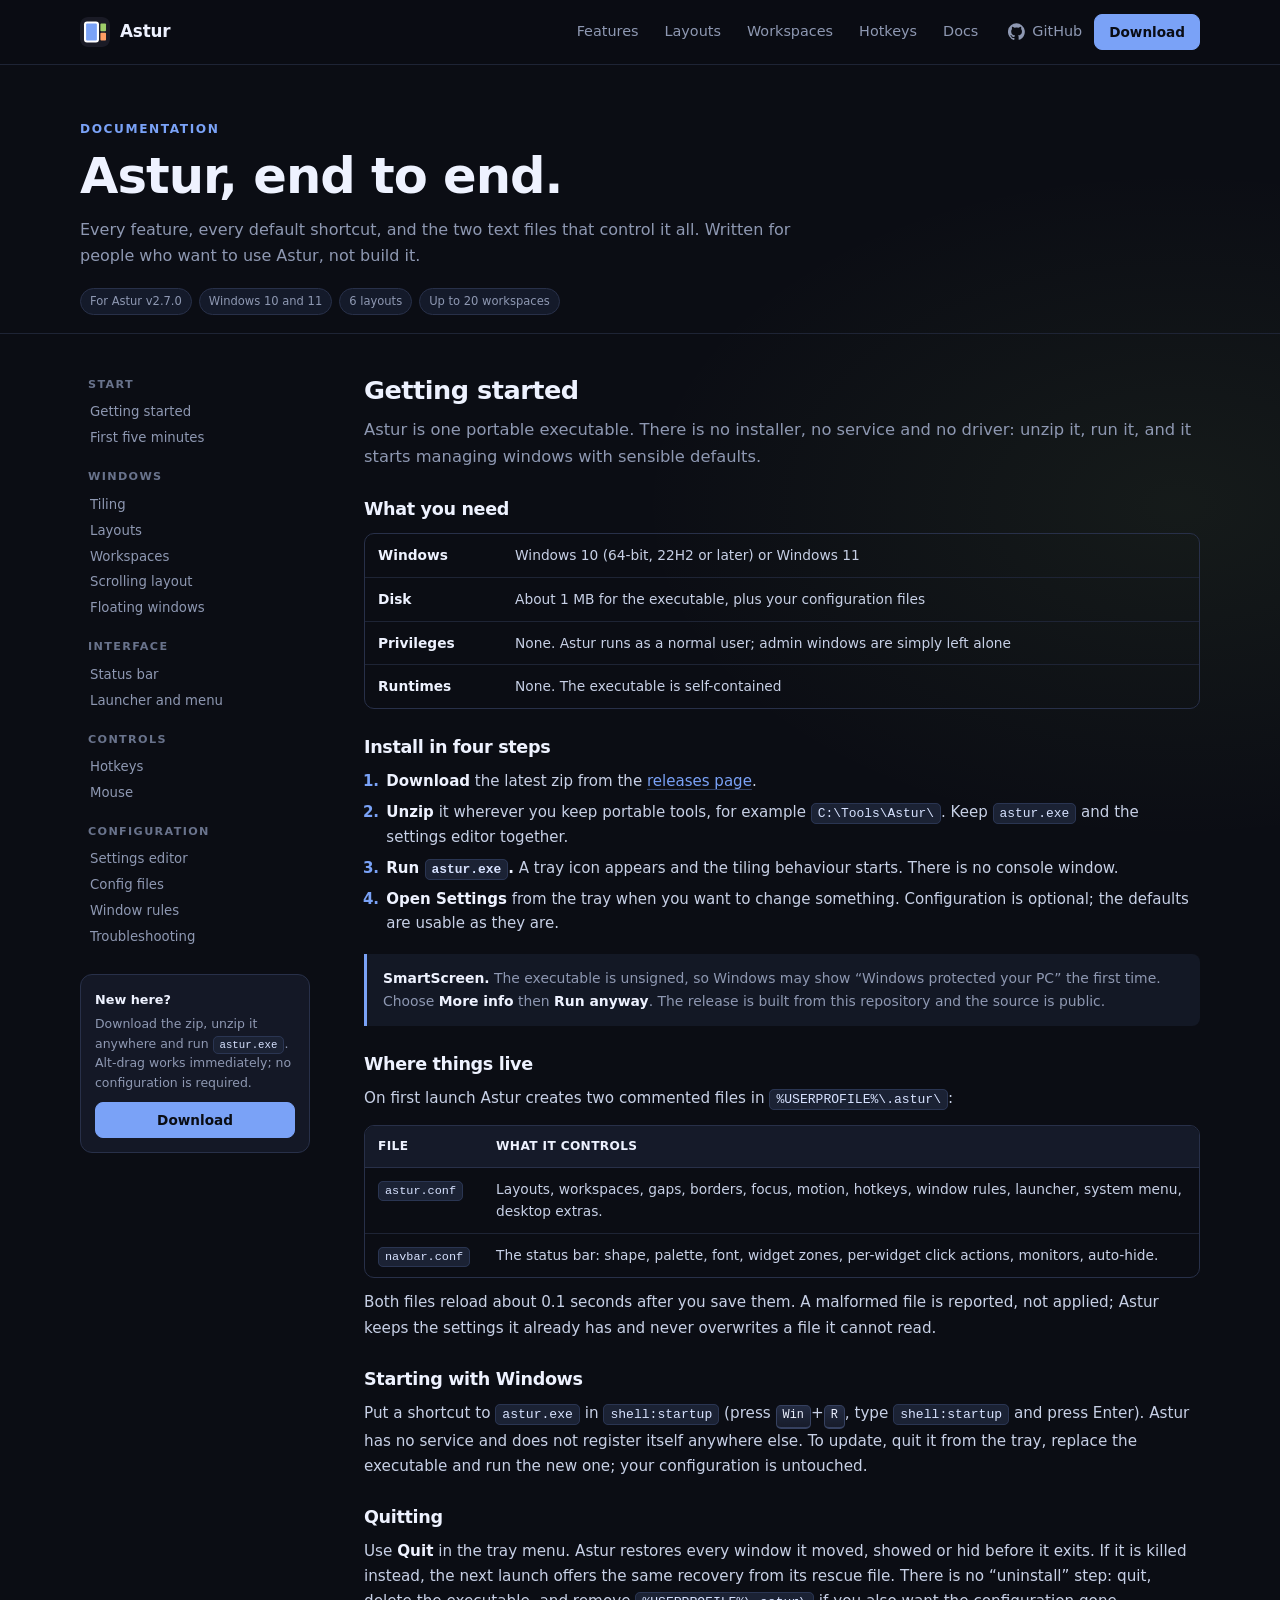
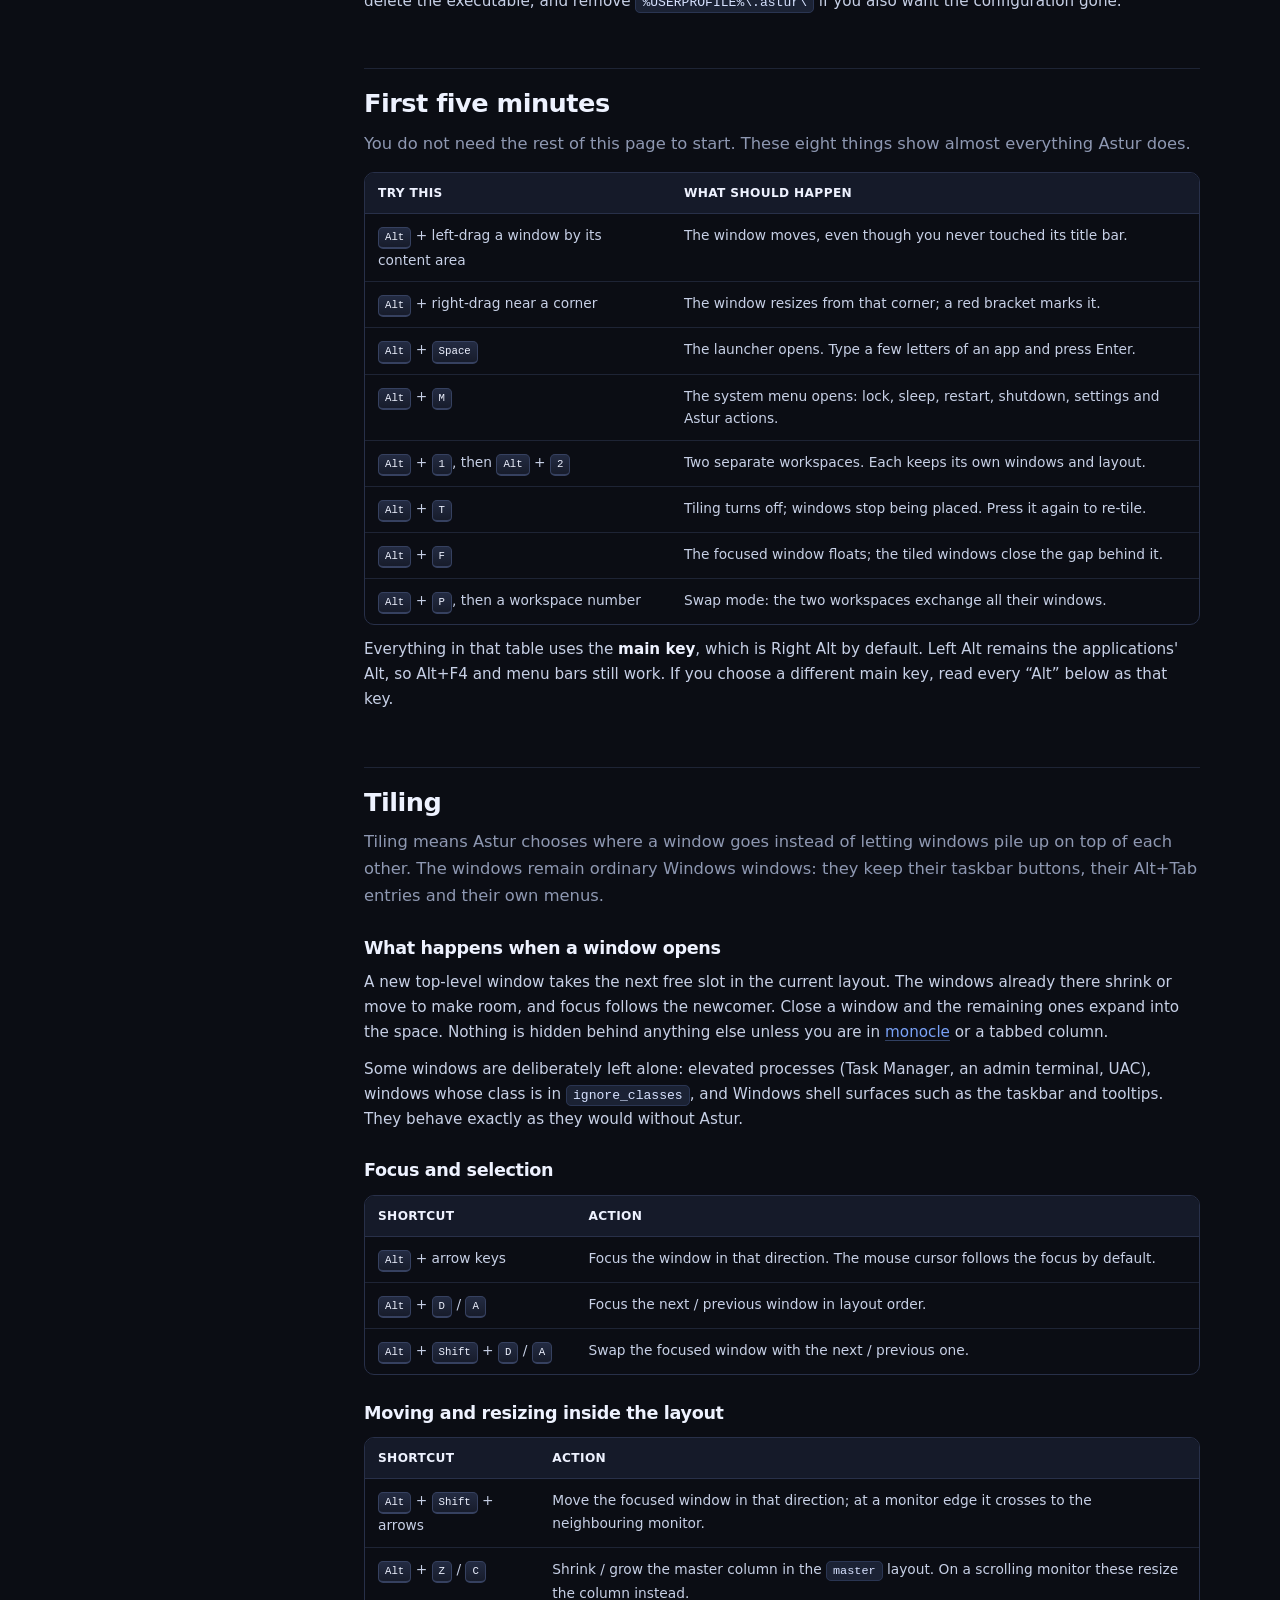
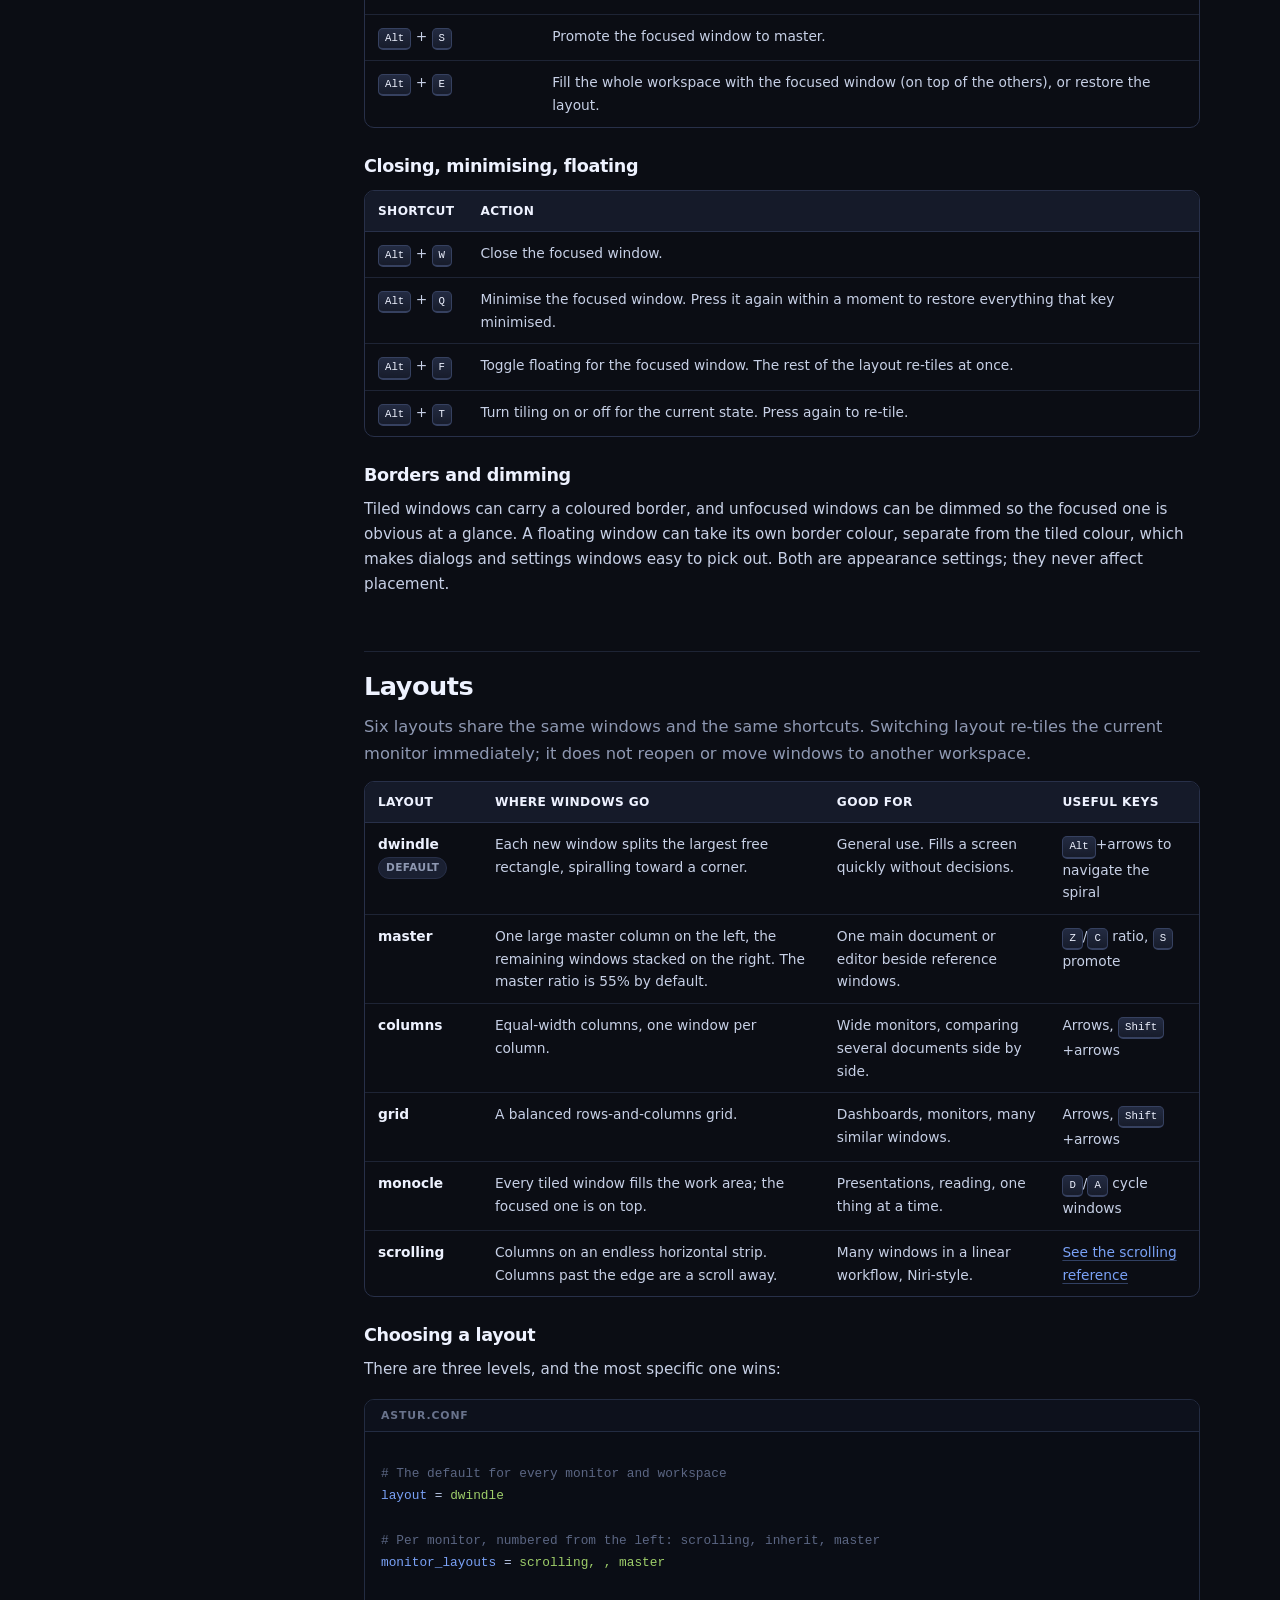
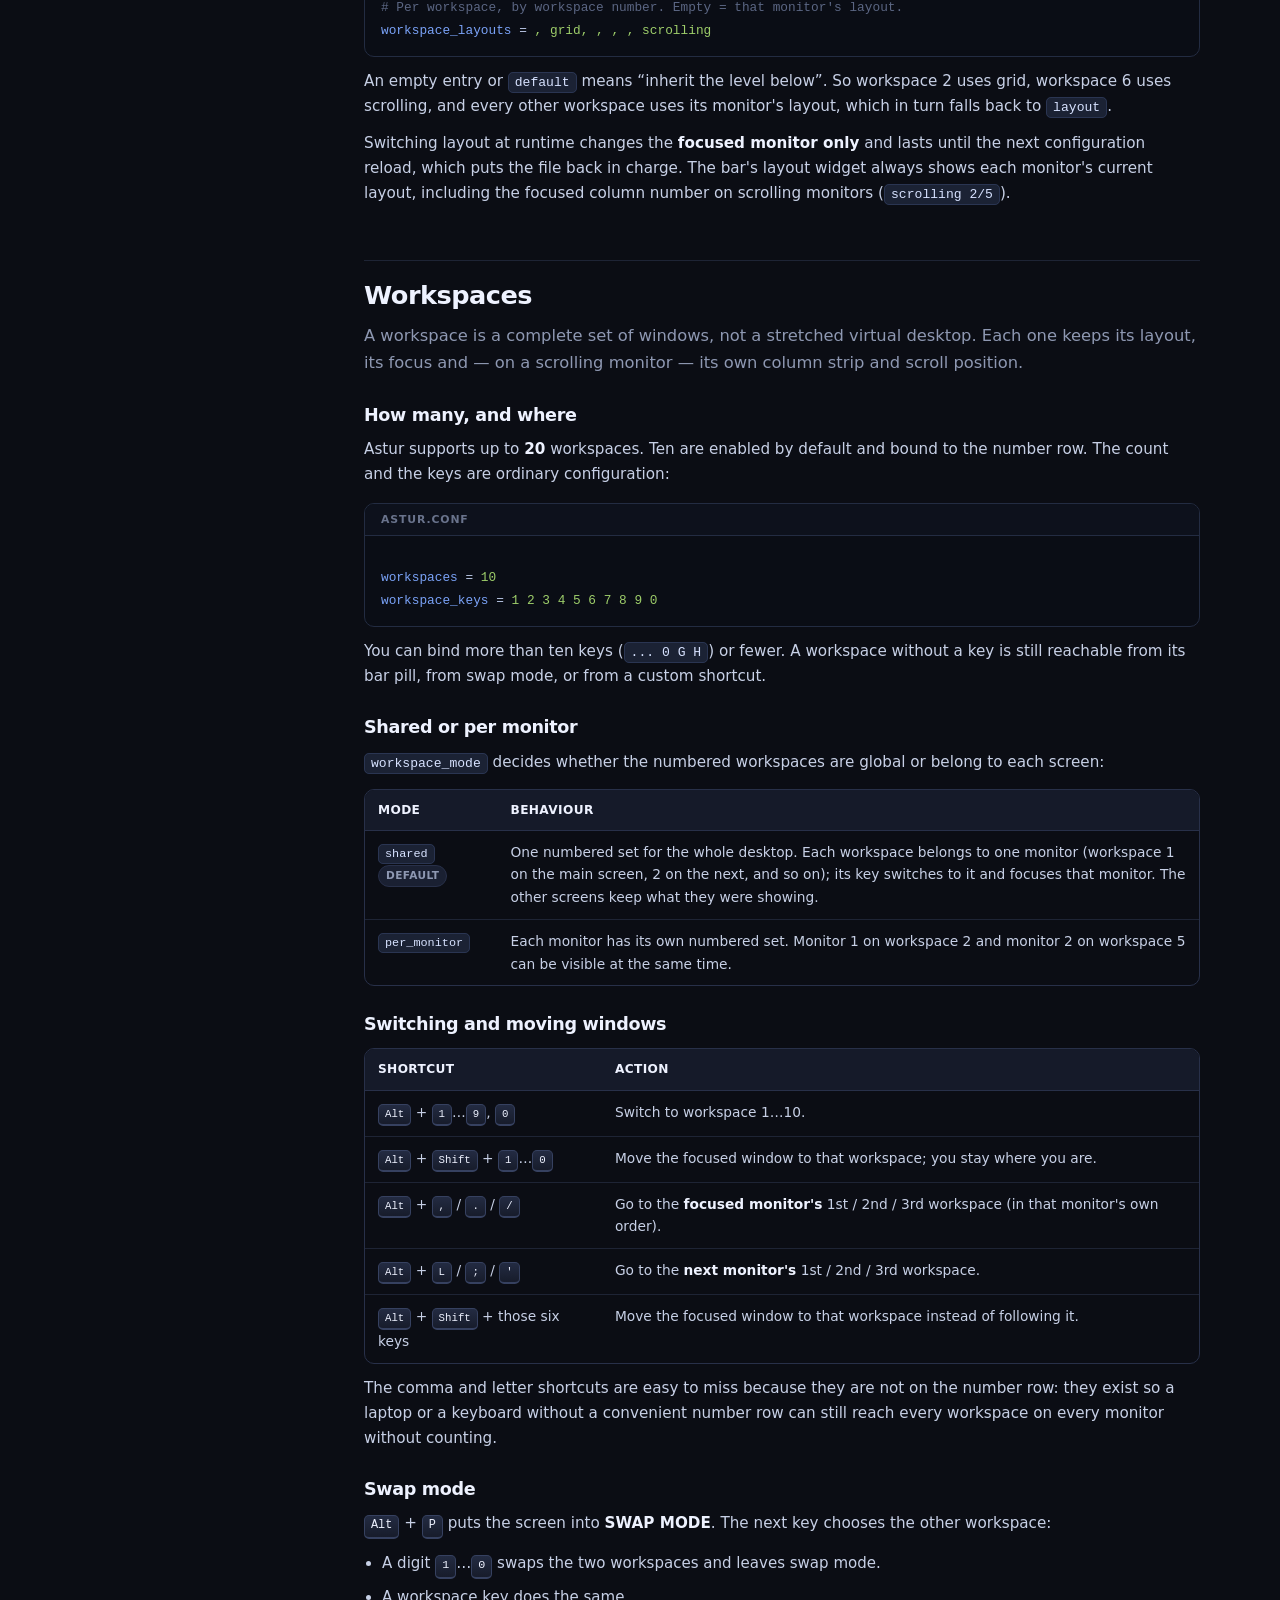
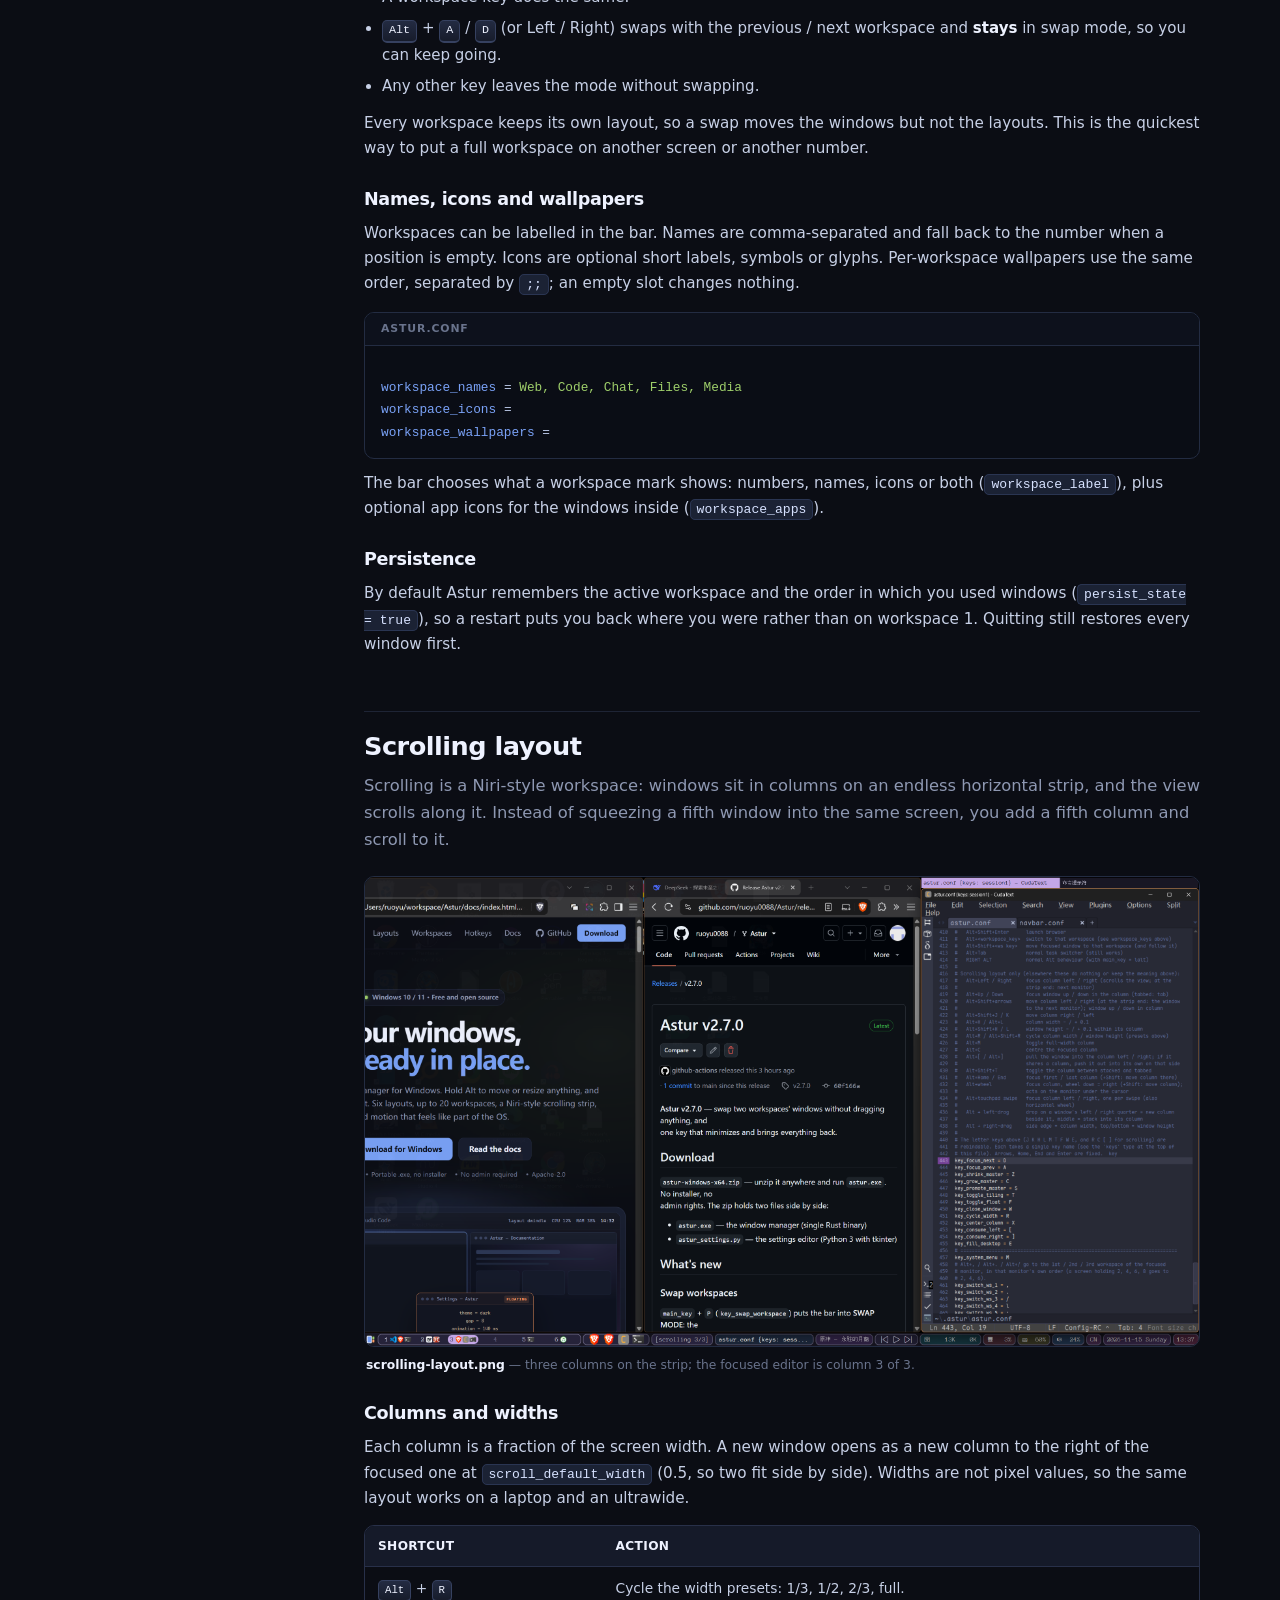
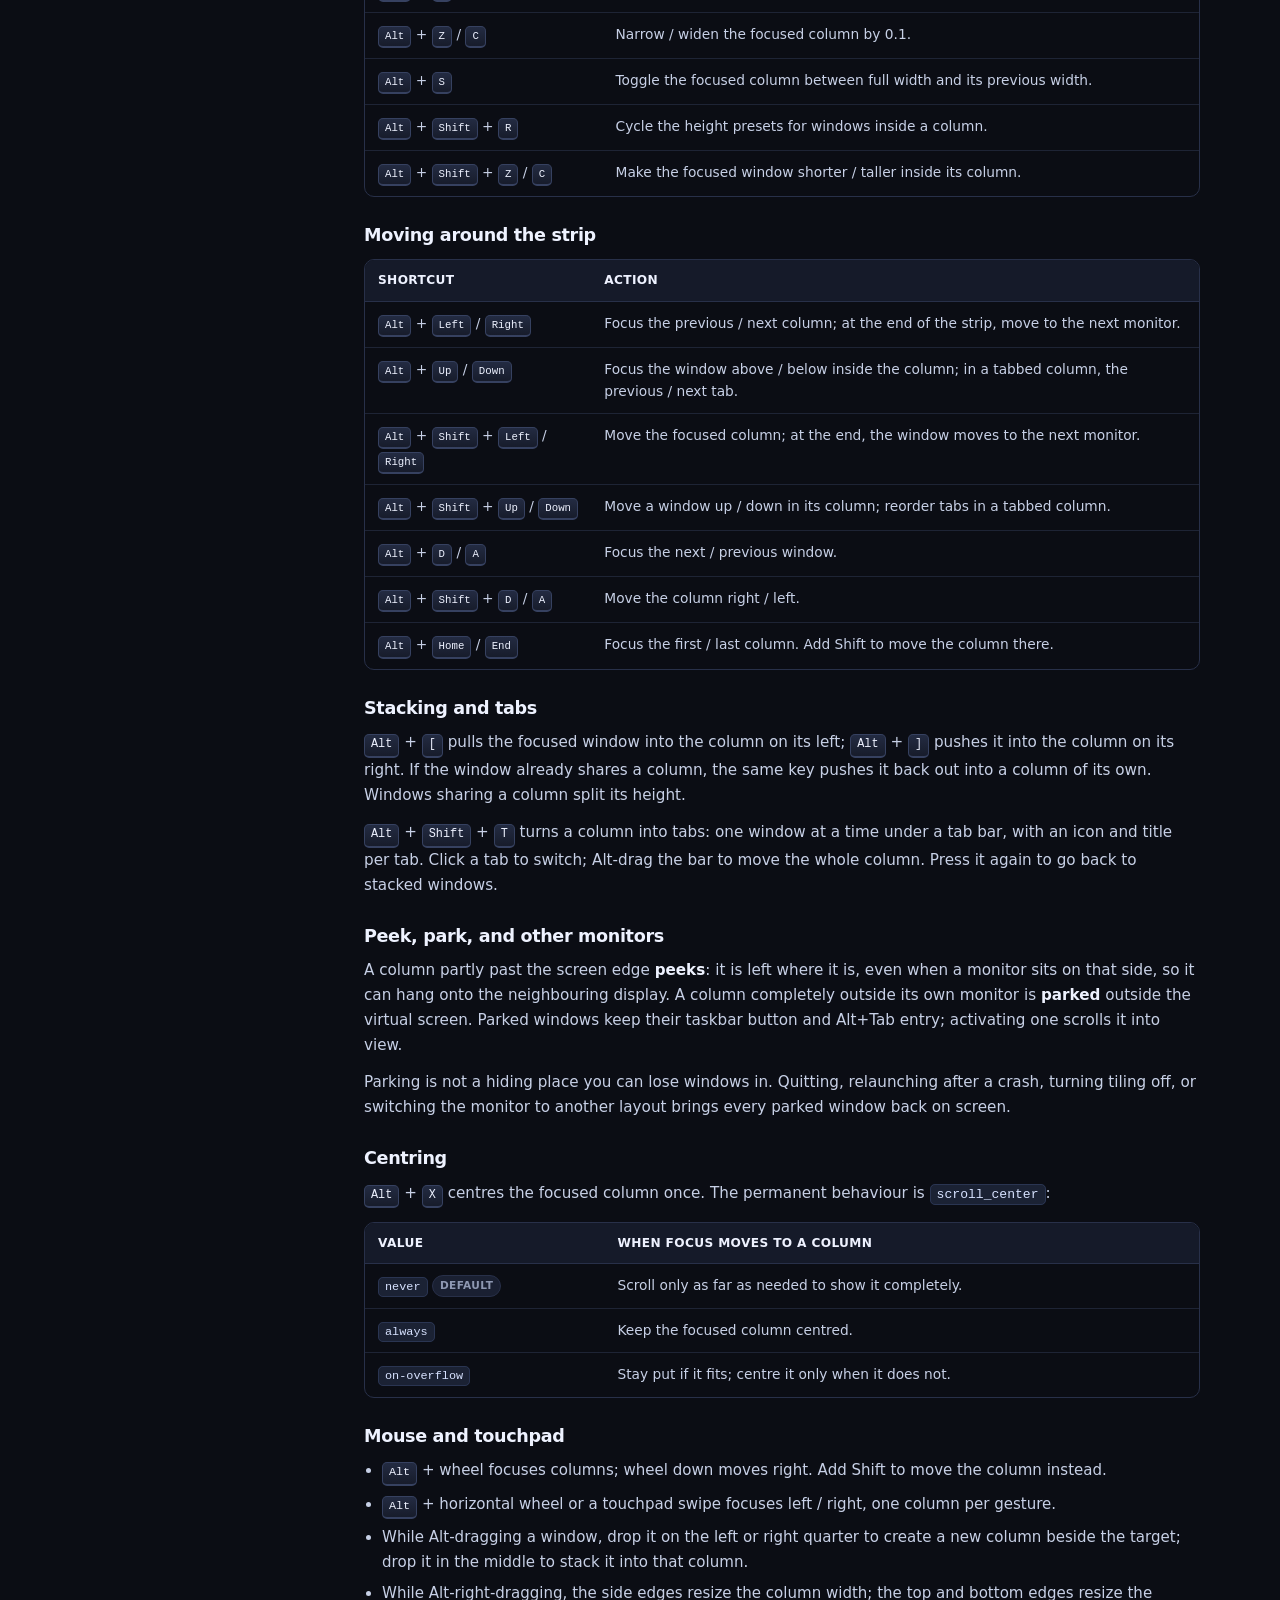
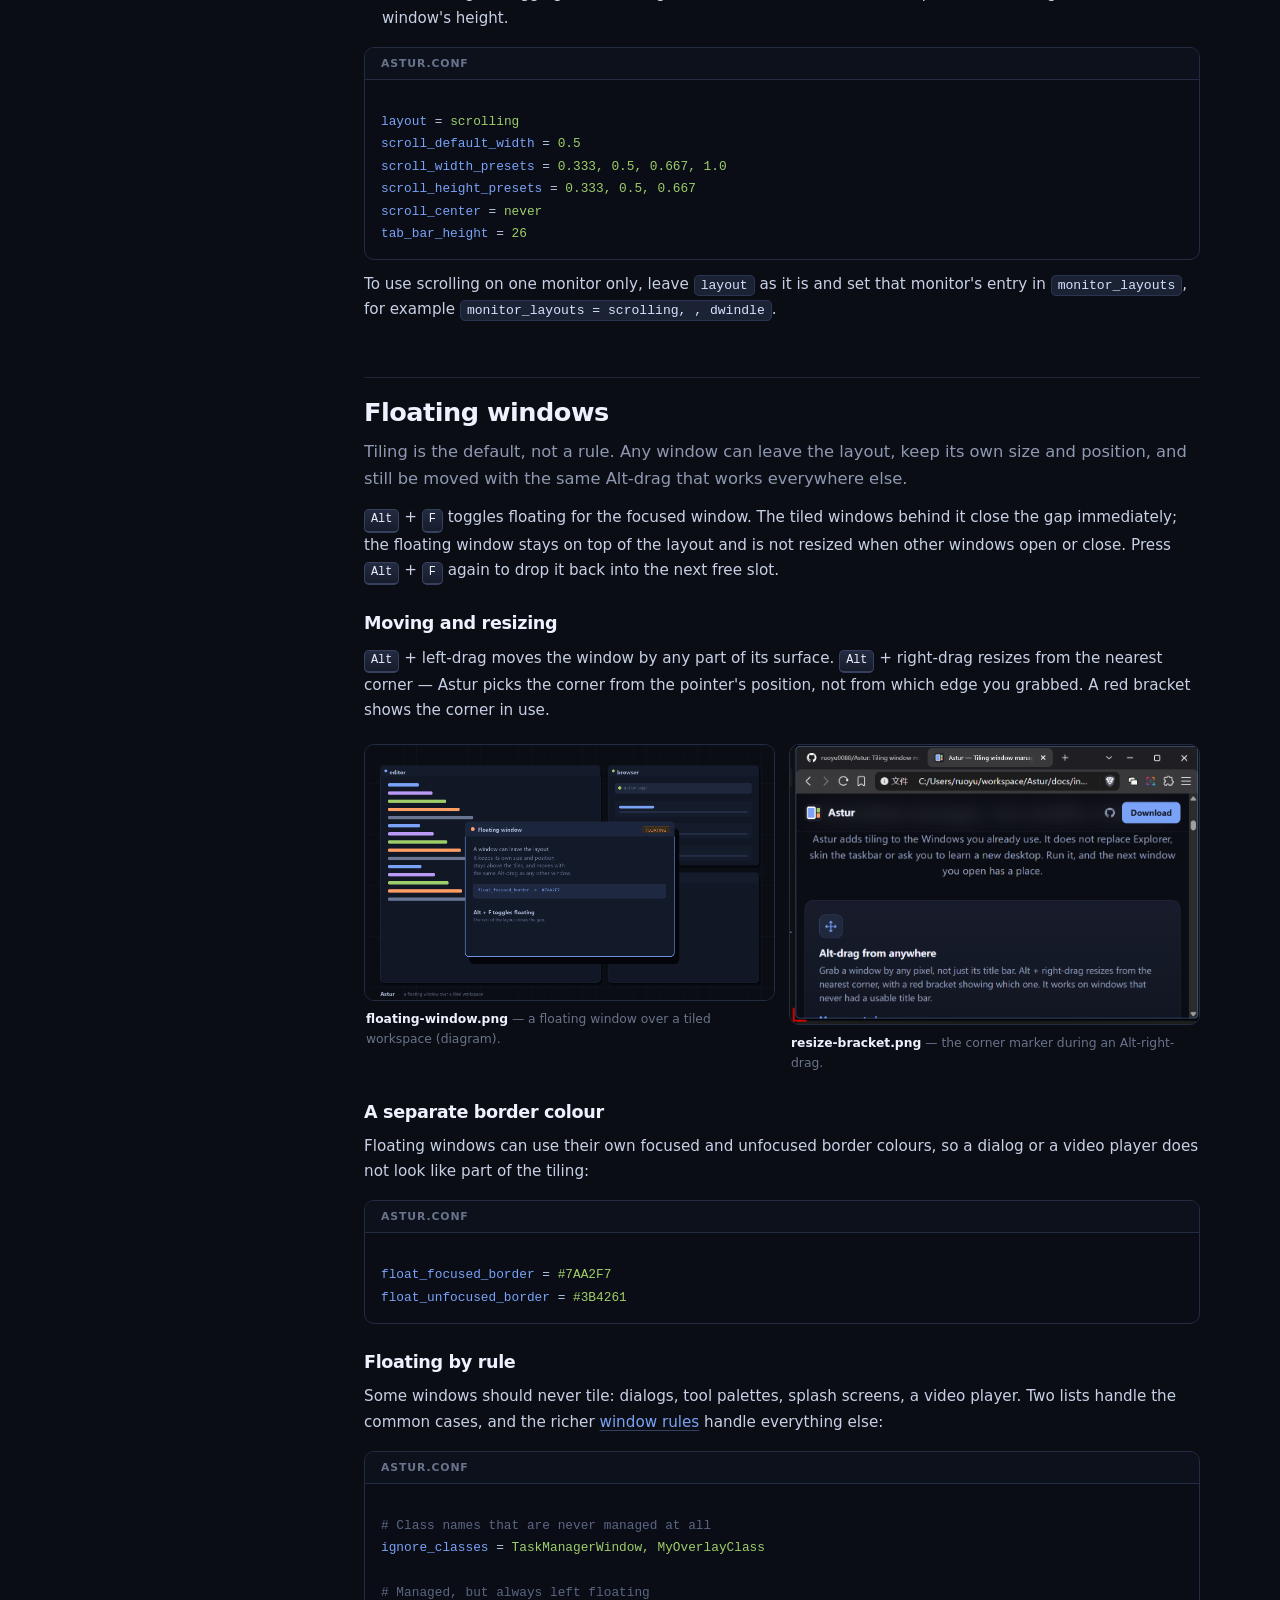
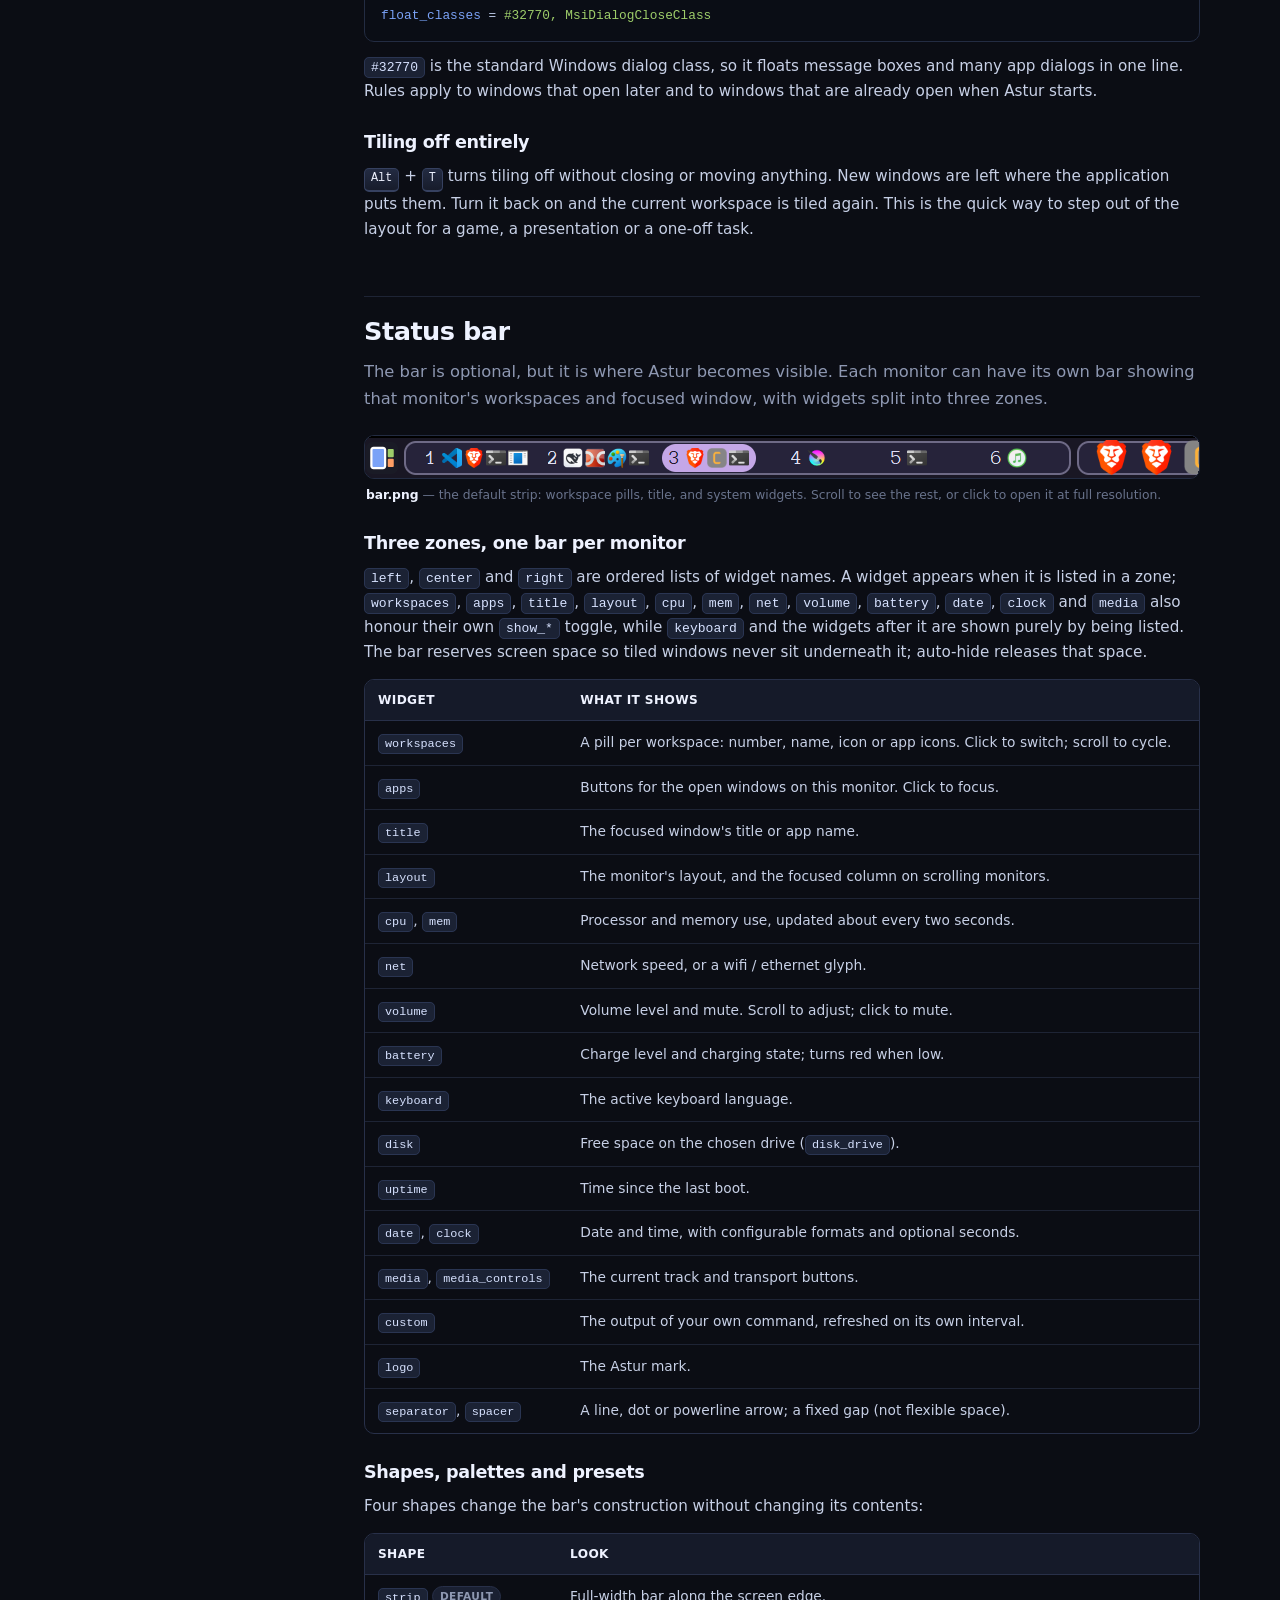
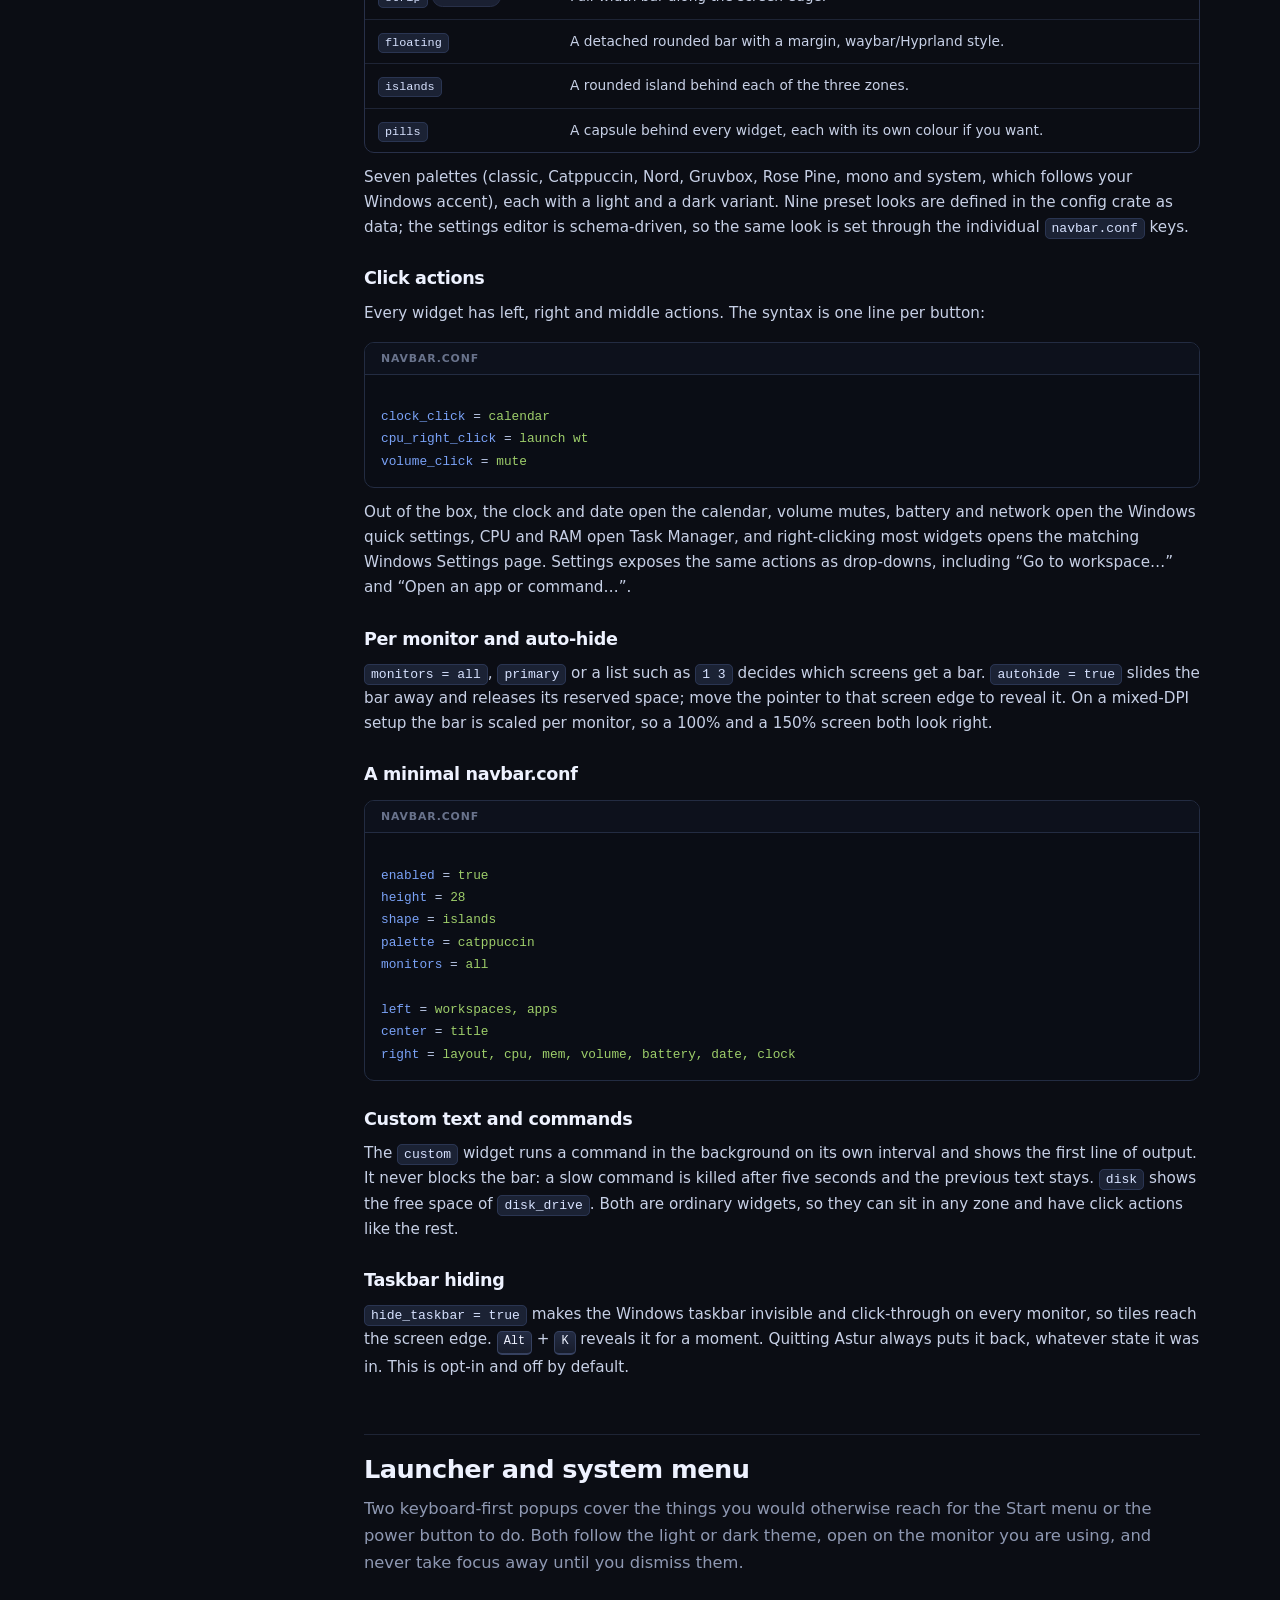
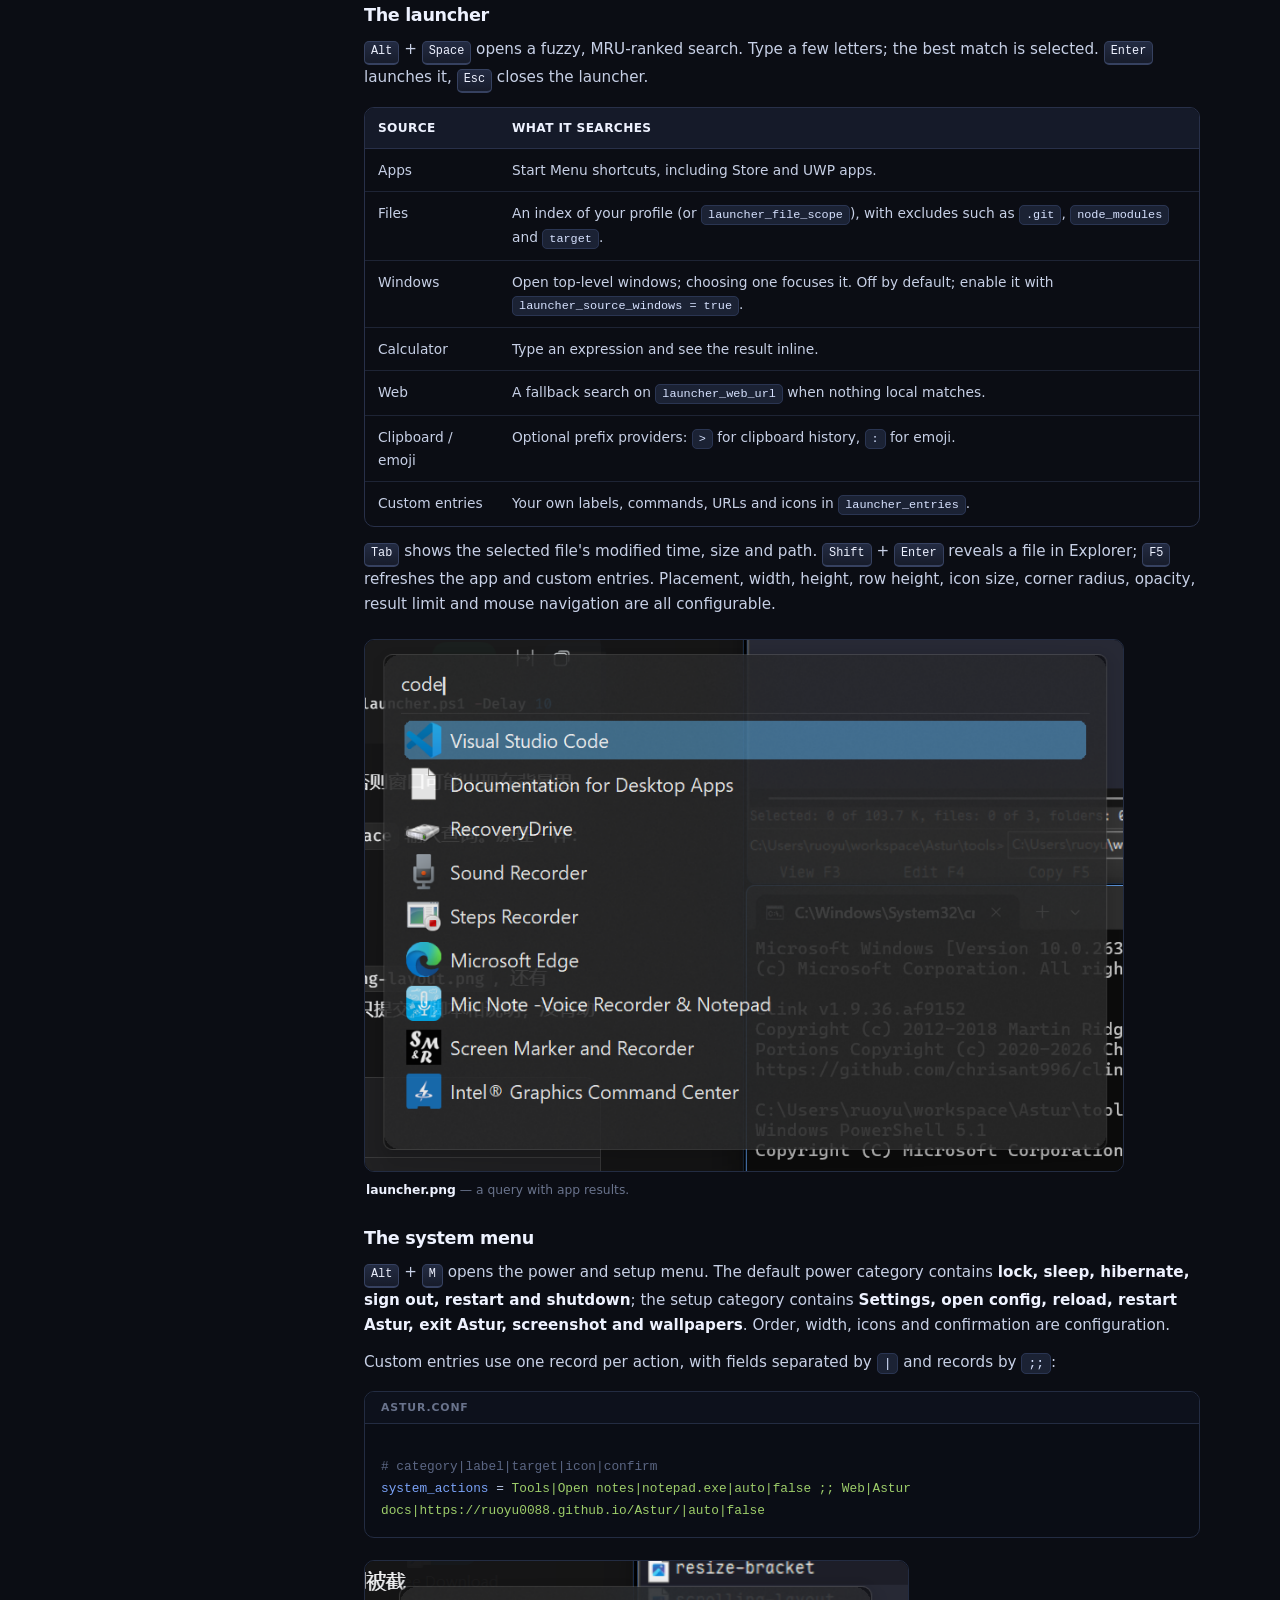
==== commit 004f0ecf: "feat(site): fit pages to the supplied screenshots" ====
--- a/docs/docs.html
+++ b/docs/docs.html
@@ -342,8 +342,8 @@
         <p class="doc-lead">Scrolling is a Niri-style workspace: windows sit in columns on an endless horizontal strip, and the view scrolls along it. Instead of squeezing a fifth window into the same screen, you add a fifth column and scroll to it.</p>
 
         <figure class="doc-figure">
-          <img src="assets/screens/scrolling-layout.png" alt="A scrolling workspace with several columns, one tabbed column and another column peeking in from the edge." width="2560" height="1440" loading="lazy">
-          <figcaption><b>scrolling-layout.png</b> — three columns, a tabbed column, and the next column peeking in.</figcaption>
+          <img src="assets/screens/scrolling-layout.png" alt="A scrolling workspace with three columns; the status bar shows scrolling 3 of 3." width="2560" height="1440" loading="lazy">
+          <figcaption><b>scrolling-layout.png</b> — three columns on the strip; the focused editor is column 3 of 3.</figcaption>
         </figure>
 
         <h3>Columns and widths</h3>
@@ -427,11 +427,11 @@
 
         <div class="figure-grid">
           <figure class="doc-figure">
-            <img src="assets/screens/floating-window.png" alt="A floating window above a tiled layout." width="1600" height="1000" loading="lazy">
-            <figcaption><b>floating-window.png</b> — a floating window over a tiled workspace.</figcaption>
+            <img src="assets/screens/floating-window.png" alt="A diagram of a floating window above a tiled layout." width="1600" height="1000" loading="lazy">
+            <figcaption><b>floating-window.png</b> — a floating window over a tiled workspace (diagram).</figcaption>
           </figure>
           <figure class="doc-figure">
-            <img src="assets/screens/resize-bracket.png" alt="The red corner bracket shown while Alt-right-dragging a window." width="800" height="600" loading="lazy">
+            <img src="assets/screens/resize-bracket.png" alt="The red corner bracket shown while Alt-right-dragging a window." width="1039" height="710" loading="lazy">
             <figcaption><b>resize-bracket.png</b> — the corner marker during an Alt-right-drag.</figcaption>
           </figure>
         </div>
@@ -460,9 +460,13 @@
         <h2>Status bar</h2>
         <p class="doc-lead">The bar is optional, but it is where Astur becomes visible. Each monitor can have its own bar showing that monitor's workspaces and focused window, with widgets split into three zones.</p>
 
-        <figure class="doc-figure">
-          <img src="assets/screens/bar.png" alt="The Astur status bar with workspace pills on the left, a window title in the centre, and layout, CPU, memory, volume and clock widgets on the right." width="2560" height="120" loading="lazy">
-          <figcaption><b>bar.png</b> — the default strip: workspace pills, title, and system widgets. A wide crop works best.</figcaption>
+        <figure class="doc-figure bar-shot">
+          <div class="bar-scroll">
+            <a href="assets/screens/bar.png" target="_blank" rel="noopener">
+              <img src="assets/screens/bar.png" alt="The Astur status bar with workspace pills on the left, a window title in the centre, and layout, CPU, memory, volume and clock widgets on the right." width="2560" height="42" loading="lazy">
+            </a>
+          </div>
+          <figcaption><b>bar.png</b> — the default strip: workspace pills, title, and system widgets. Scroll to see the rest, or click to open it at full resolution.</figcaption>
         </figure>
 
         <h3>Three zones, one bar per monitor</h3>
@@ -558,9 +562,9 @@
         </div>
         <p><kbd>Tab</kbd> shows the selected file's modified time, size and path. <kbd>Shift</kbd> + <kbd>Enter</kbd> reveals a file in Explorer; <kbd>F5</kbd> refreshes the app and custom entries. Placement, width, height, row height, icon size, corner radius, opacity, result limit and mouse navigation are all configurable.</p>
 
-        <figure class="doc-figure narrow">
-          <img src="assets/screens/launcher.png" alt="The Astur launcher with a query and matching applications." width="1200" height="800" loading="lazy">
-          <figcaption><b>launcher.png</b> — a query with app, file and web results.</figcaption>
+        <figure class="doc-figure narrow launcher-shot">
+          <img src="assets/screens/launcher.png" alt="The Astur launcher with a query and matching applications." width="864" height="605" loading="lazy">
+          <figcaption><b>launcher.png</b> — a query with app results.</figcaption>
         </figure>
 
         <h3>The system menu</h3>
@@ -570,9 +574,9 @@
 <span class="c"># category|label|target|icon|confirm</span>
 <span class="k">system_actions</span> = <span class="v">Tools|Open notes|notepad.exe|auto|false ;; Web|Astur docs|https://ruoyu0088.github.io/Astur/|auto|false</span></div>
 
-        <figure class="doc-figure narrow">
-          <img src="assets/screens/system-menu.png" alt="The Astur system menu showing power actions and setup actions." width="800" height="900" loading="lazy">
-          <figcaption><b>system-menu.png</b> — power and setup categories in one menu.</figcaption>
+        <figure class="doc-figure narrow menu-shot">
+          <img src="assets/screens/system-menu.png" alt="The Astur system menu showing setup actions." width="545" height="461" loading="lazy">
+          <figcaption><b>system-menu.png</b> — the setup category; power actions are in the other category.</figcaption>
         </figure>
 
         <div class="callout">
@@ -691,7 +695,7 @@
         <p class="doc-lead">The settings editor is a Windows 11-style form over the same two text files. Edit fields and press <b>Save</b> (<kbd>Ctrl</kbd> + <kbd>S</kbd>); the window manager hot-reloads about 0.1 seconds later. <b>Reload</b> (<kbd>F5</kbd>) discards unsaved edits and reads the files again.</p>
 
         <figure class="doc-figure">
-          <img src="assets/screens/settings.png" alt="The Astur settings editor showing a settings page with sections and controls." width="1400" height="900" loading="lazy">
+          <img src="assets/screens/settings.png" alt="The Astur settings editor showing a settings page with sections and controls." width="1302" height="1015" loading="lazy">
           <figcaption><b>settings.png</b> — the settings editor.</figcaption>
         </figure>
 
--- a/docs/style.css
+++ b/docs/style.css
@@ -2803,6 +2803,43 @@
   font-size: 0.77rem;
 }
 
+.doc-figure.bar-shot a {
+  display: block;
+  border-radius: 10px;
+}
+
+.doc-figure.bar-shot .bar-scroll {
+  overflow-x: auto;
+  border: 1px solid #232c42;
+  border-radius: 10px;
+  background: #0a0d15;
+  -webkit-overflow-scrolling: touch;
+}
+
+.doc-figure.bar-shot img {
+  width: 2560px;
+  max-width: none;
+  border: 0;
+  border-radius: 0;
+}
+
+.doc-figure.bar-shot a:hover img {
+  outline: 2px solid var(--blue);
+  outline-offset: -2px;
+}
+
+.doc-figure.bar-shot figcaption {
+  padding-top: 6px;
+}
+
+.doc-figure.launcher-shot {
+  max-width: 760px;
+}
+
+.doc-figure.menu-shot {
+  max-width: 560px;
+}
+
 .figure-grid {
   display: grid;
   grid-template-columns: 1fr 1fr;
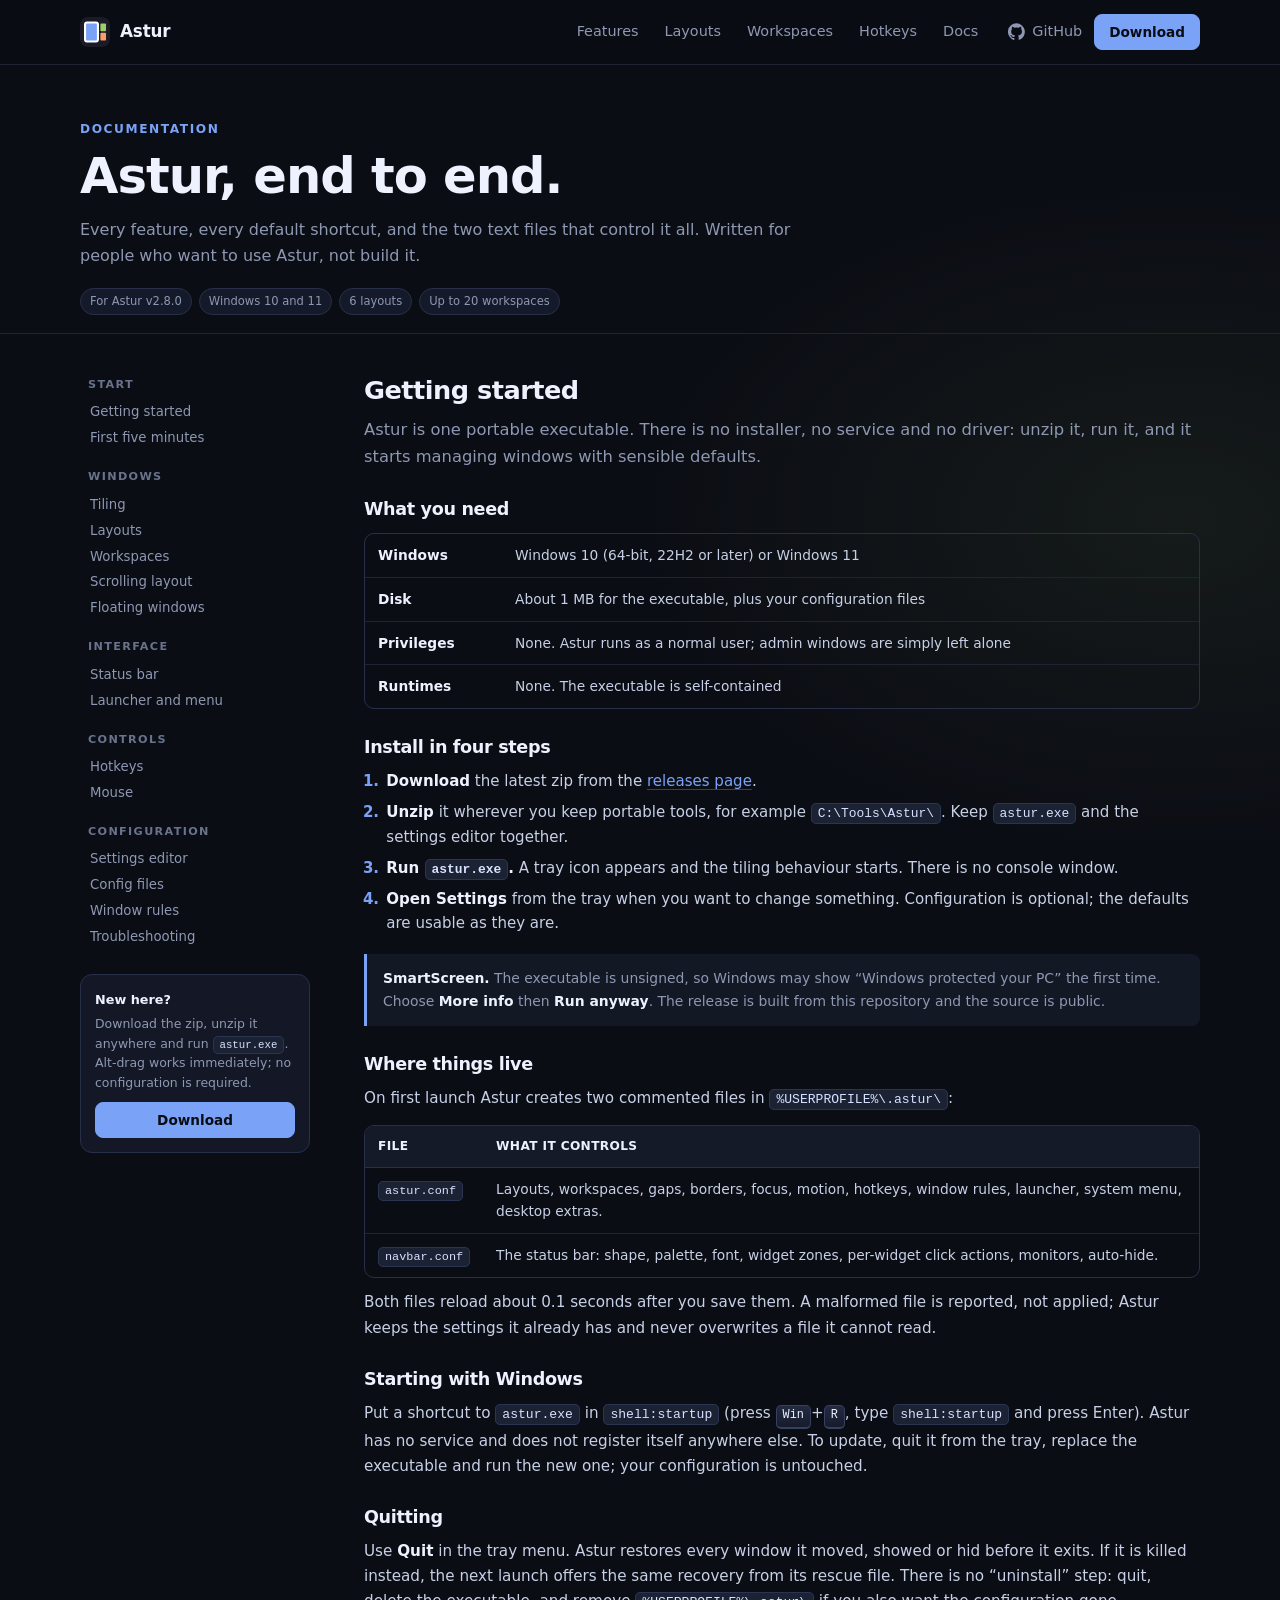
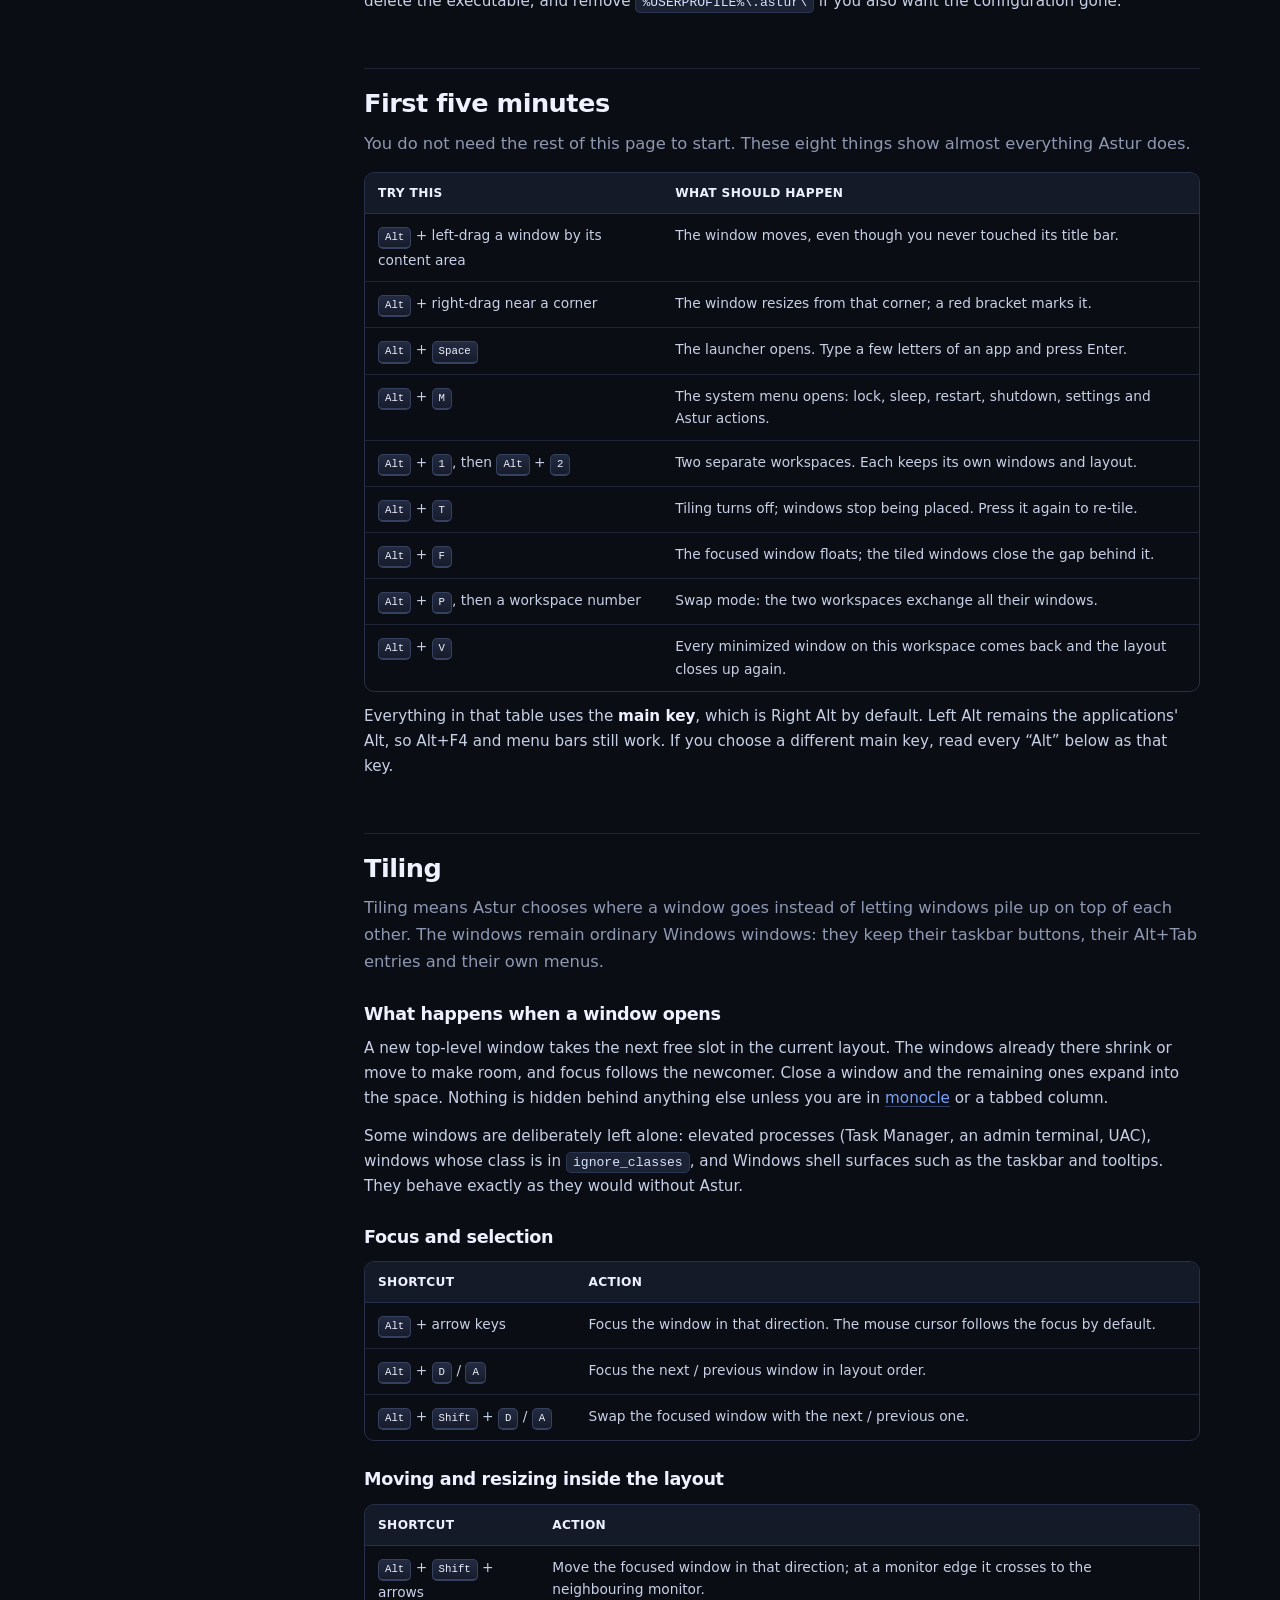
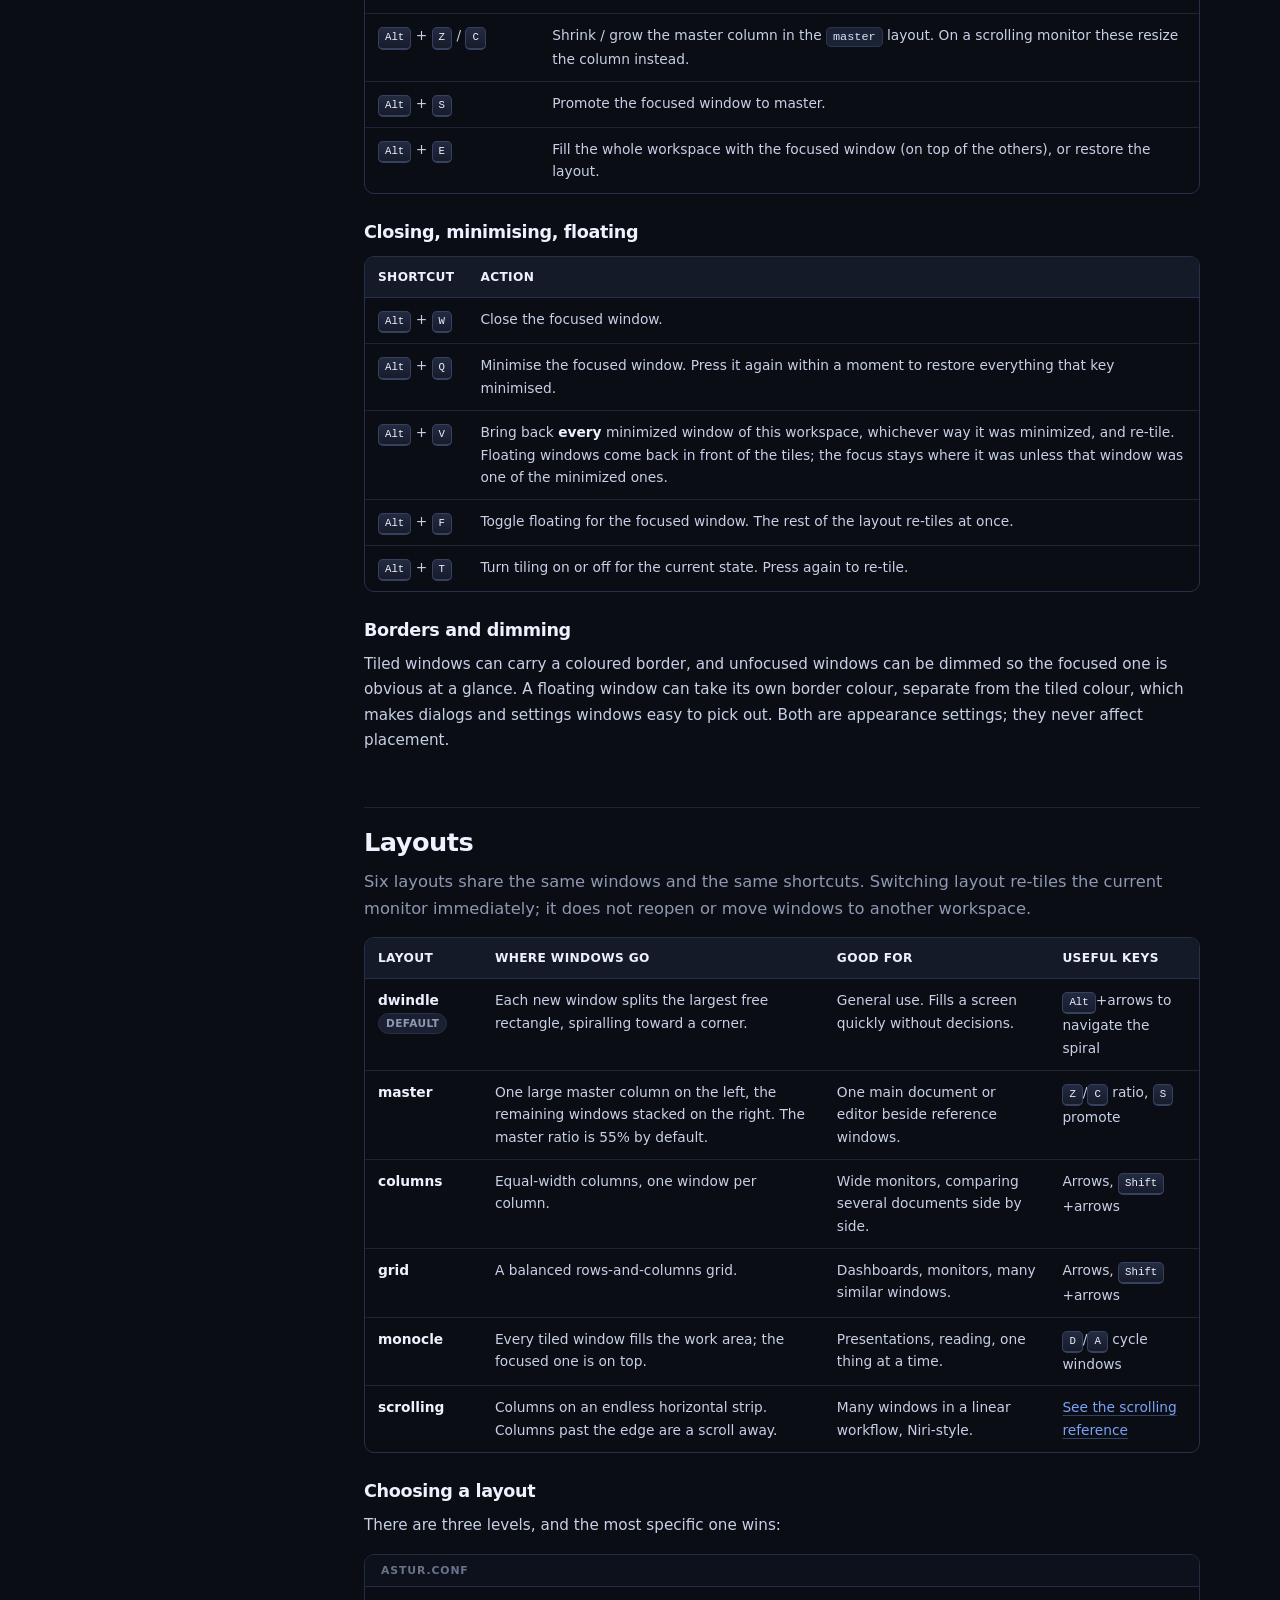
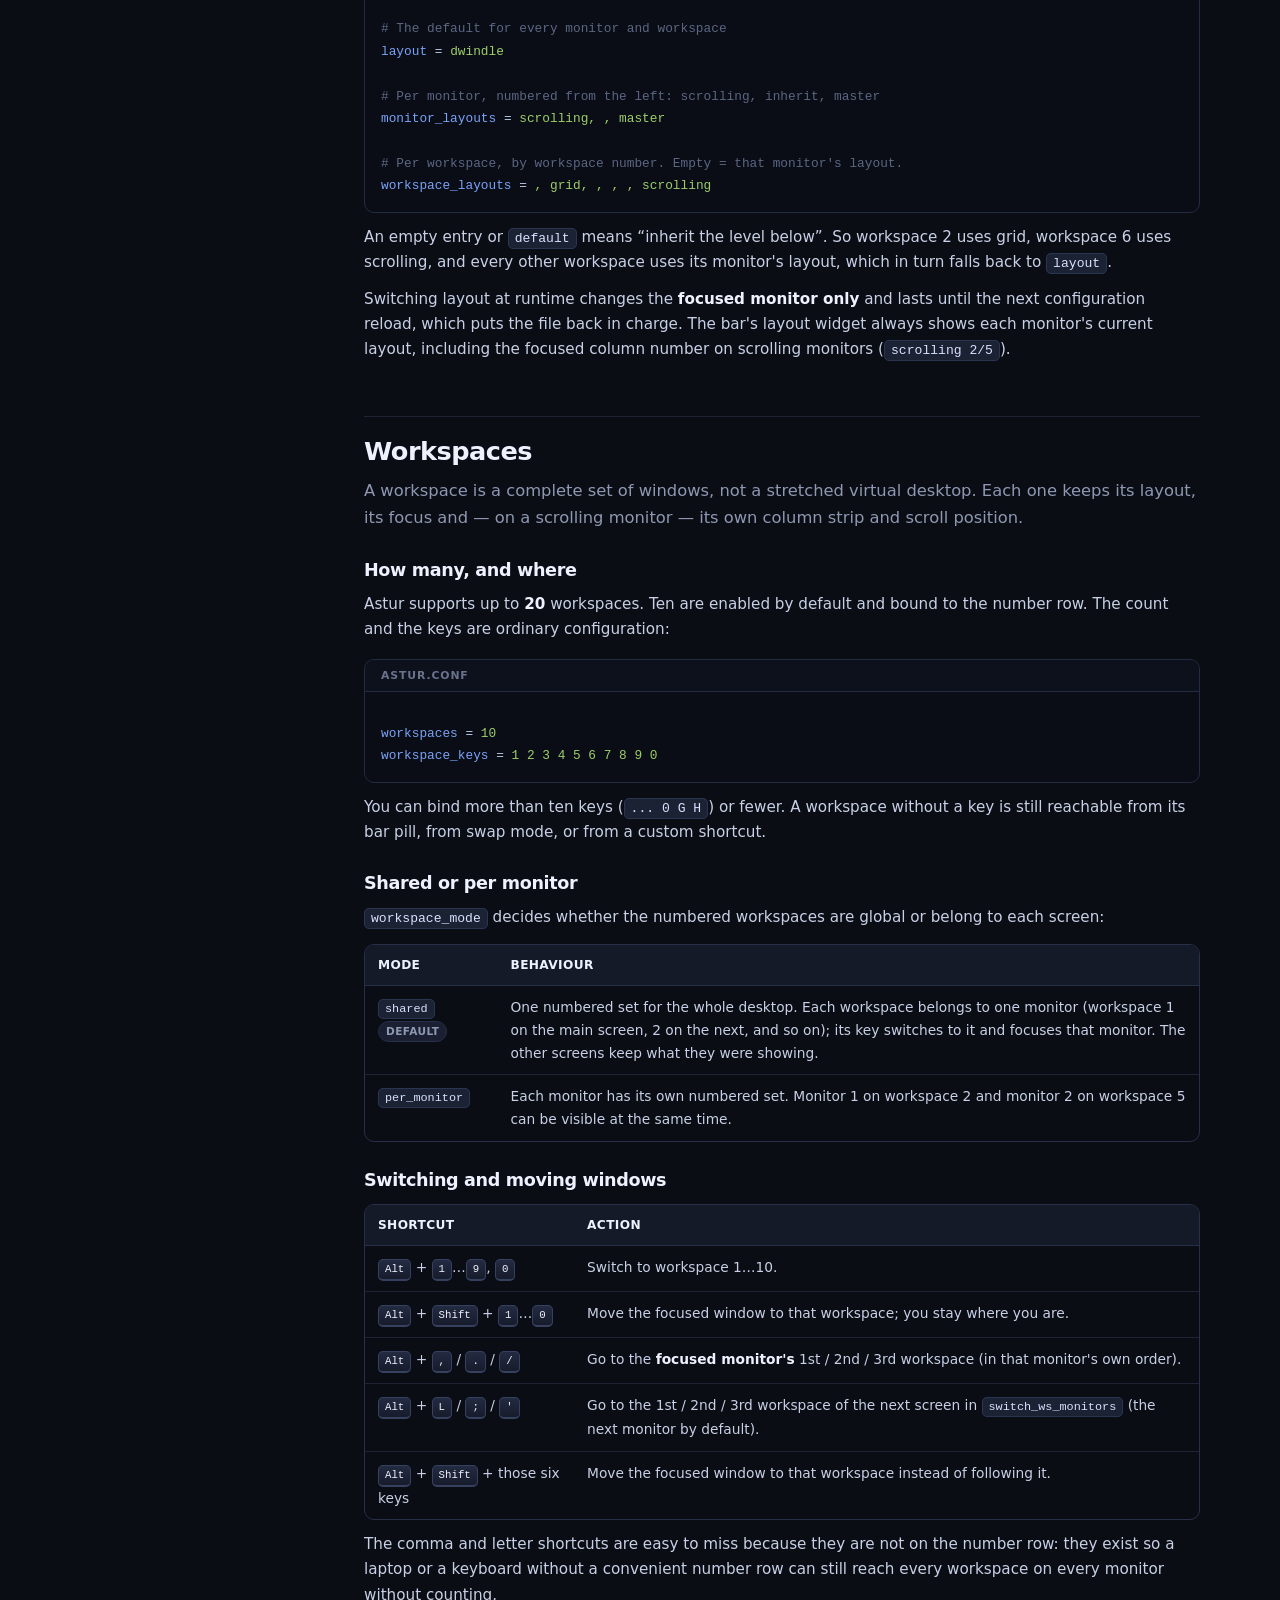
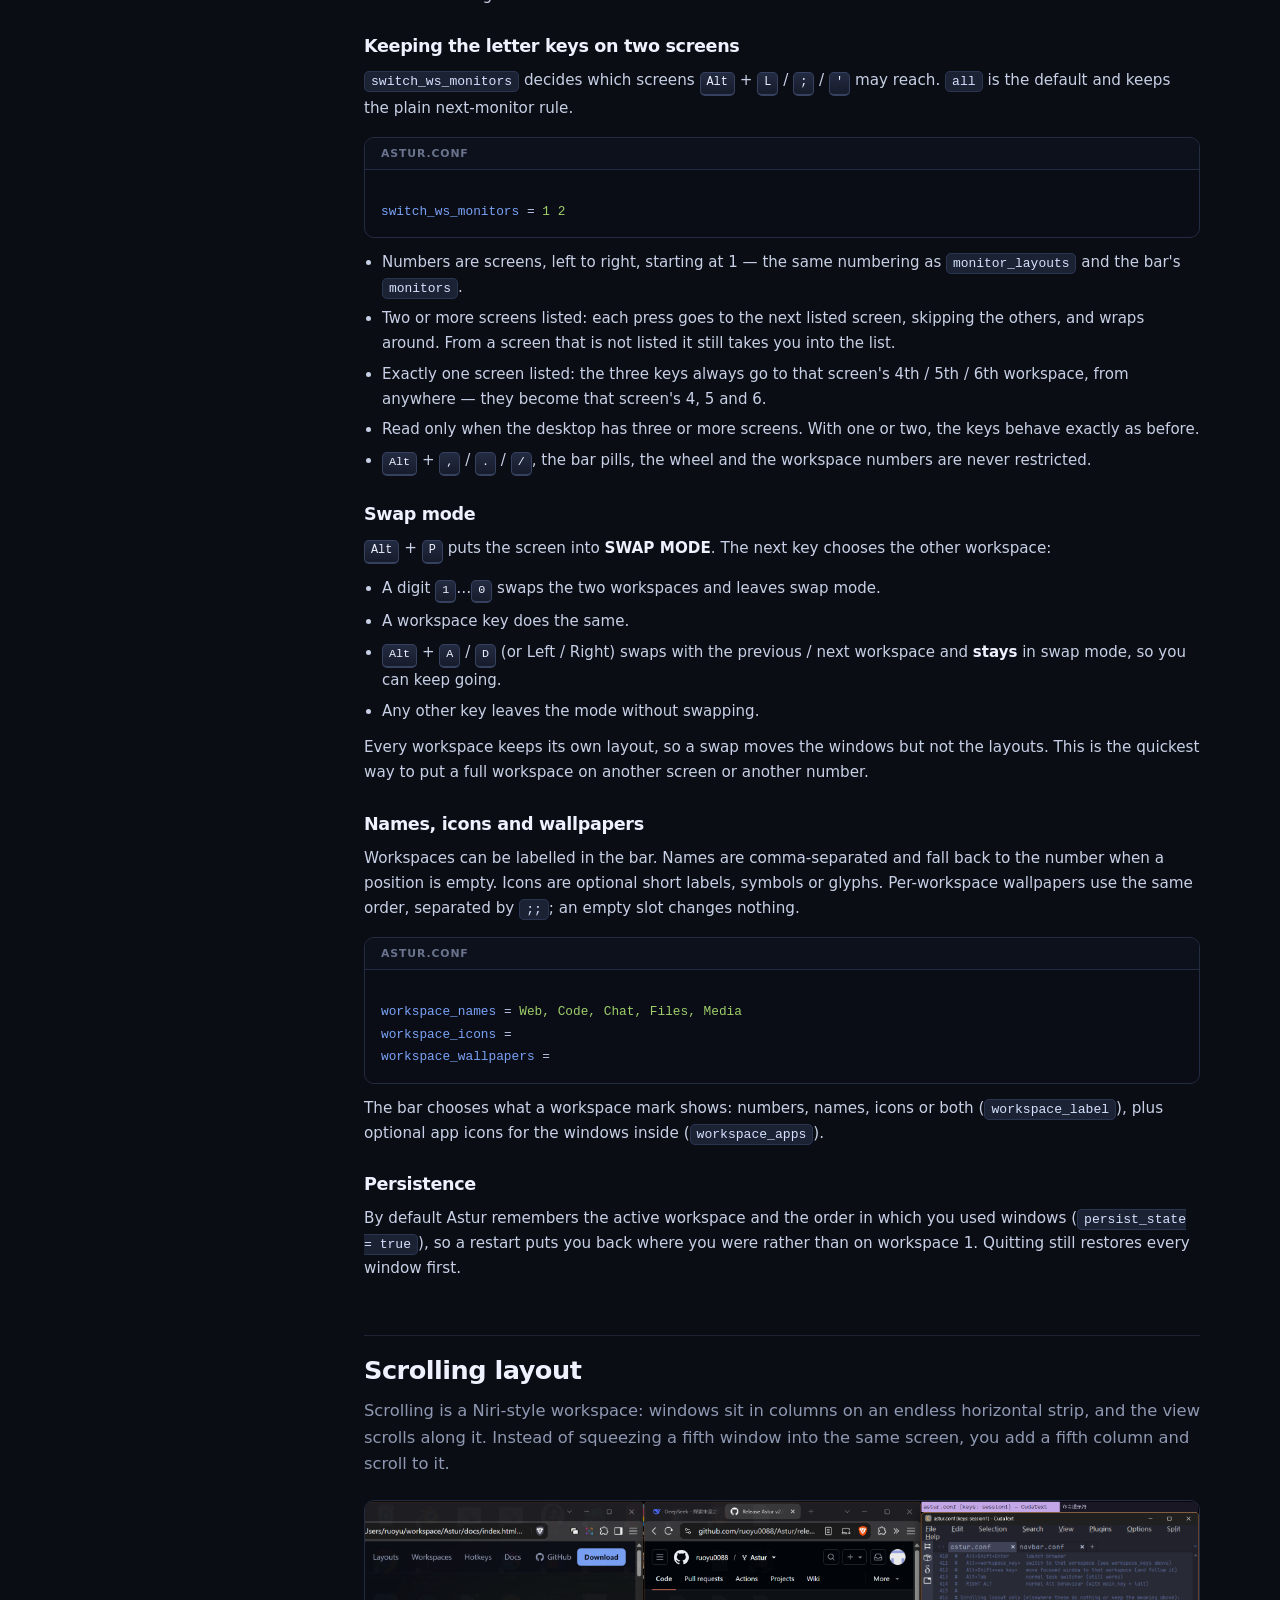
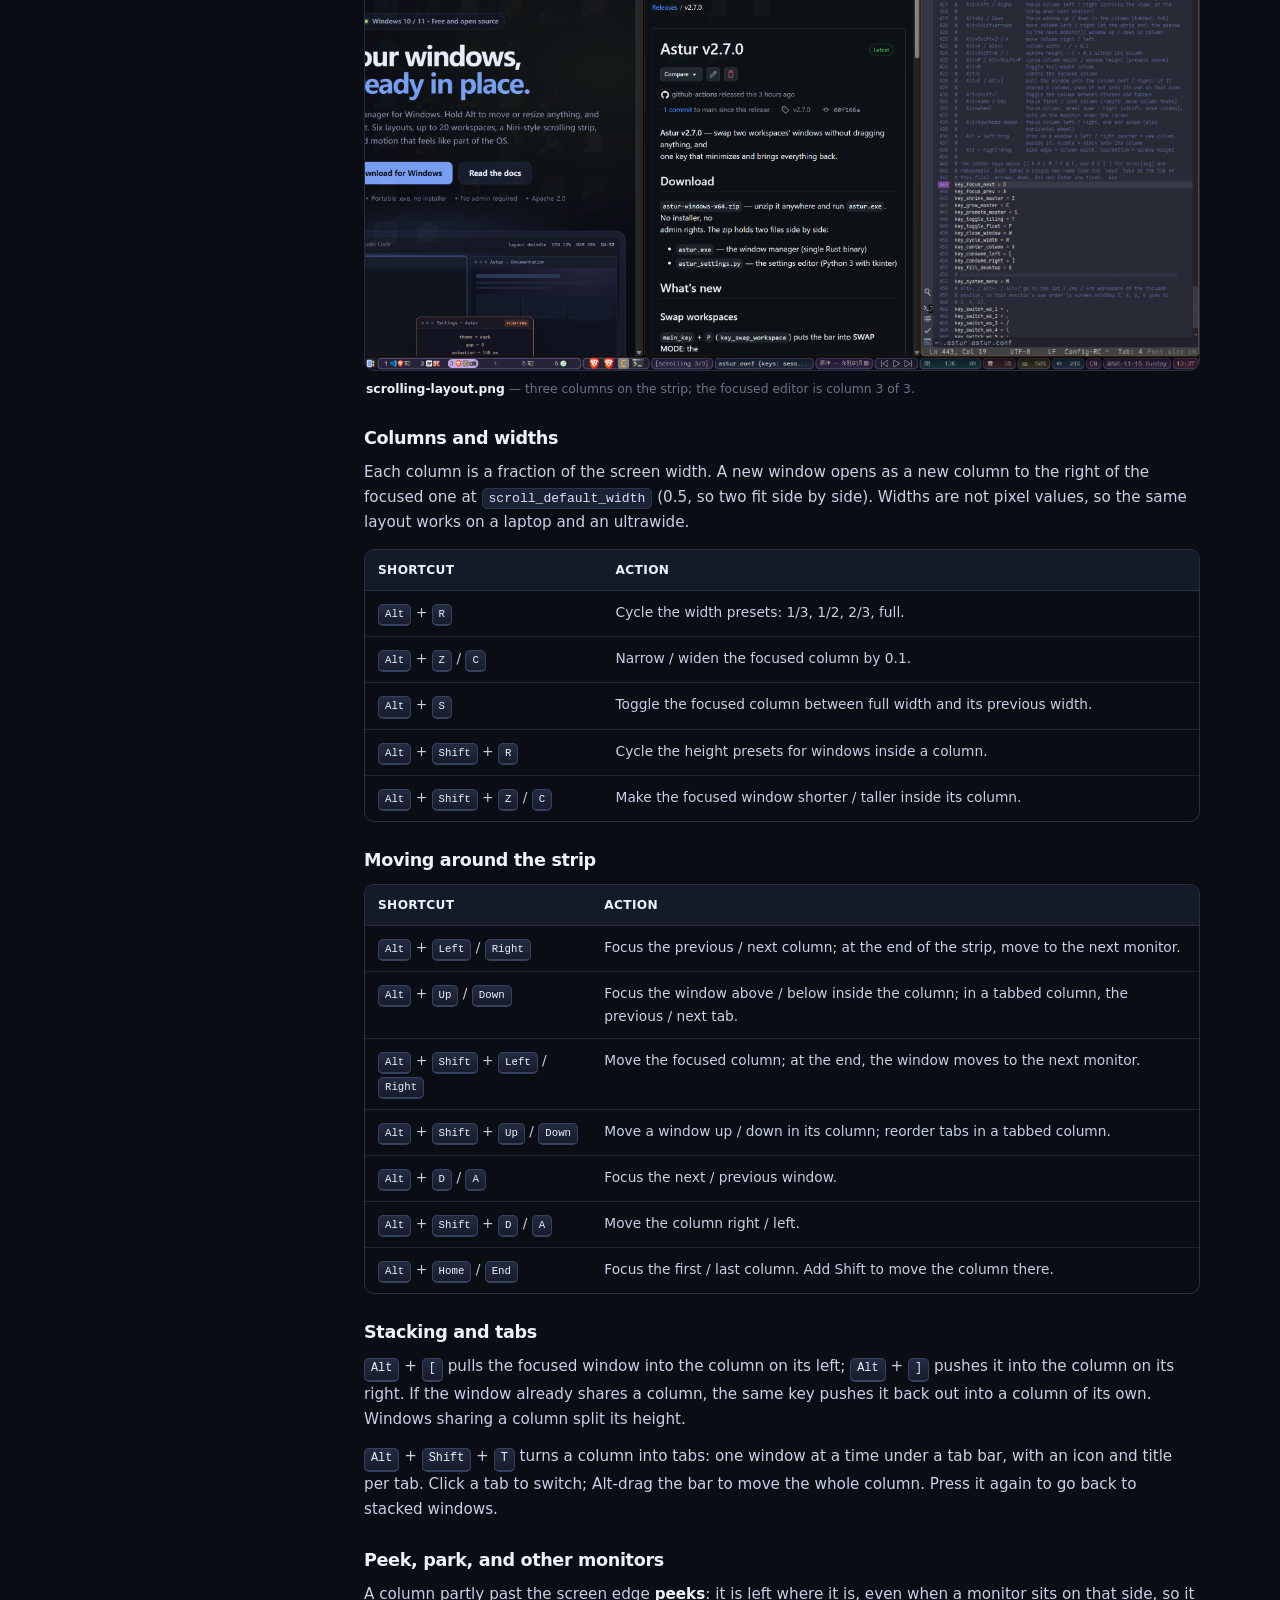
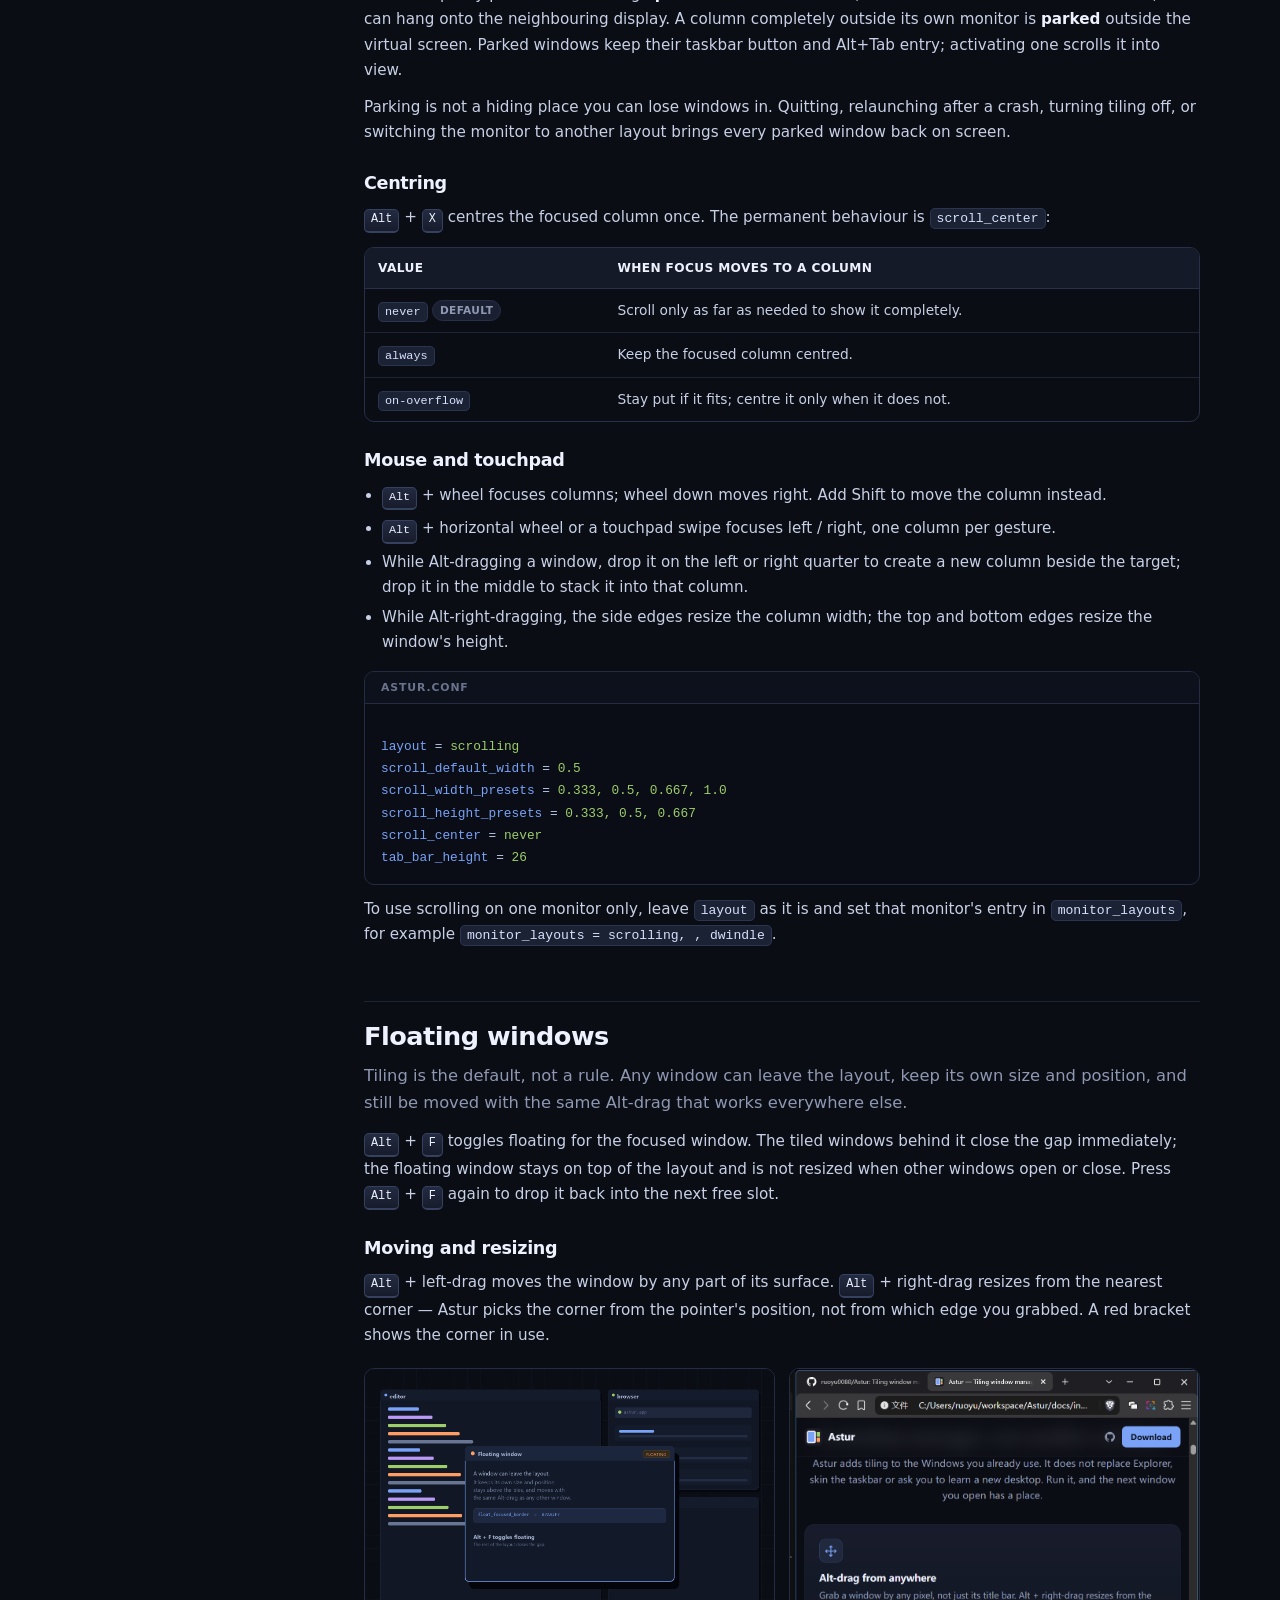
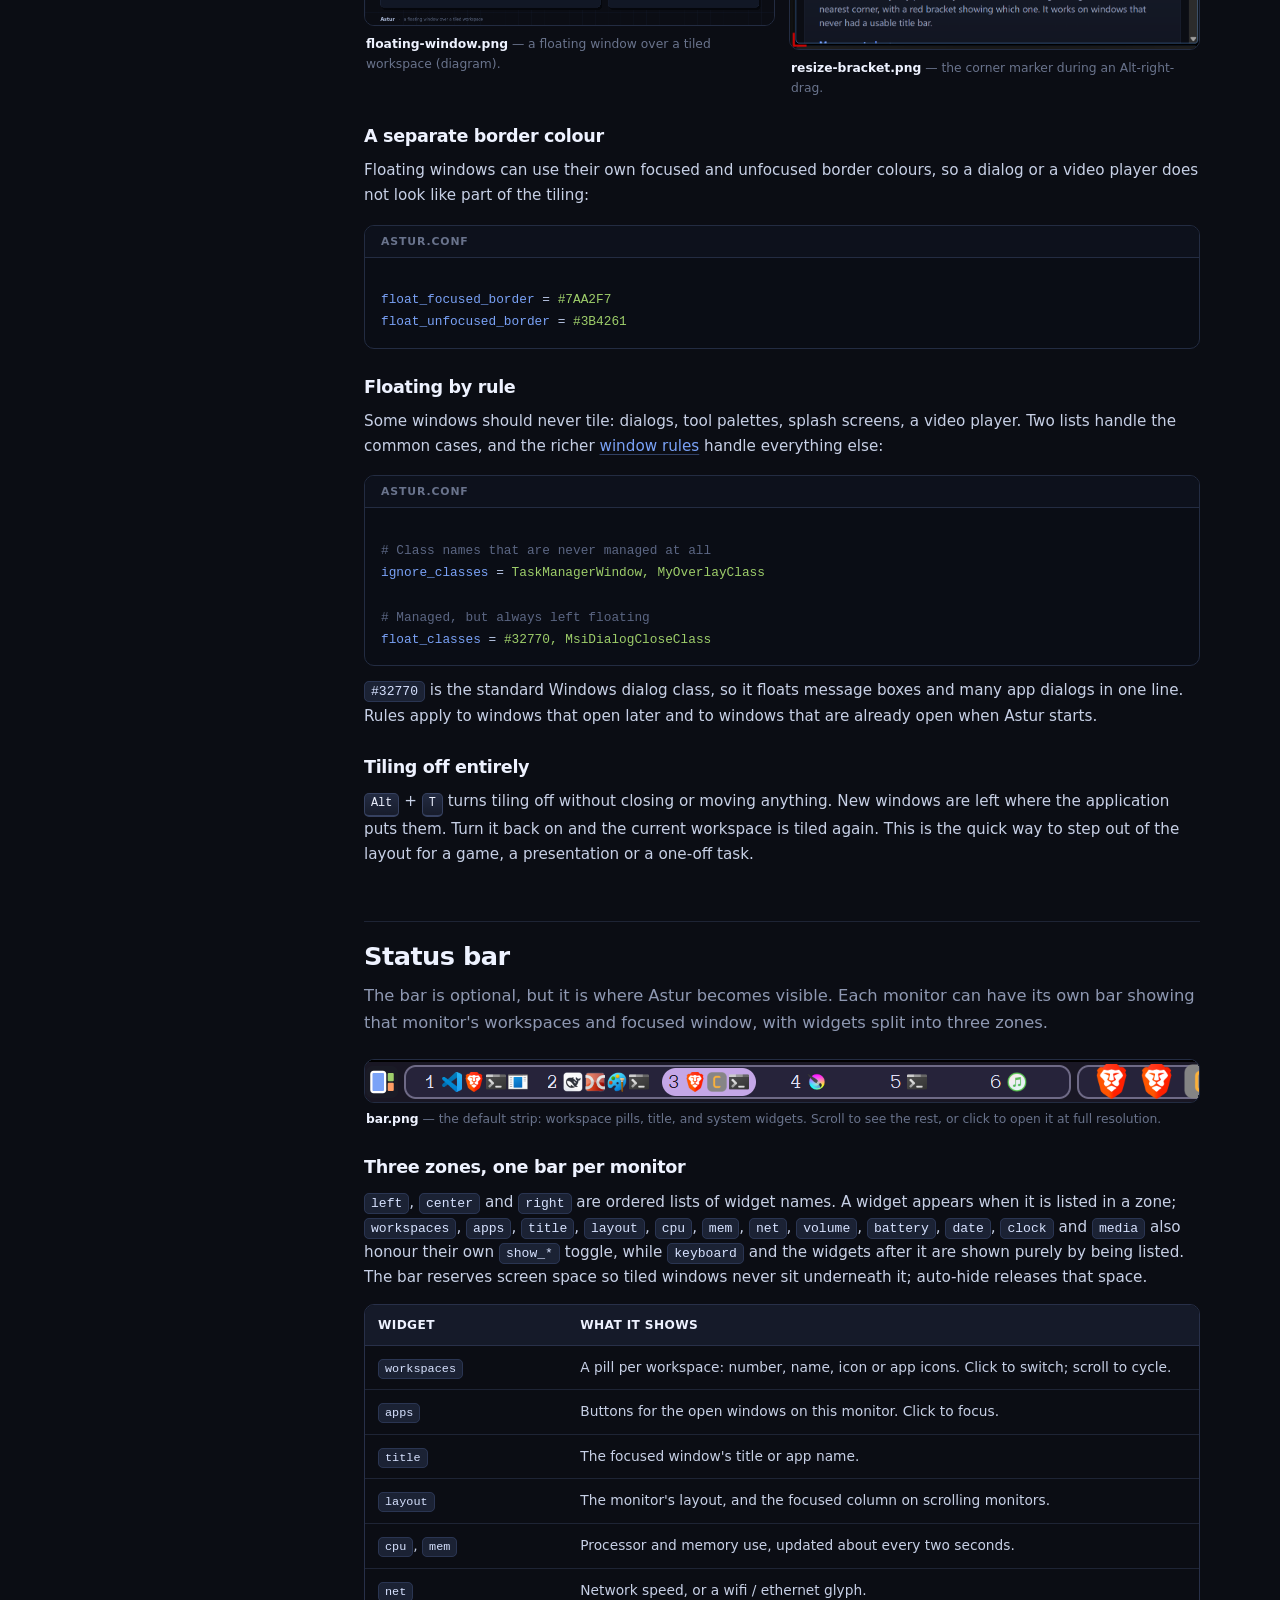
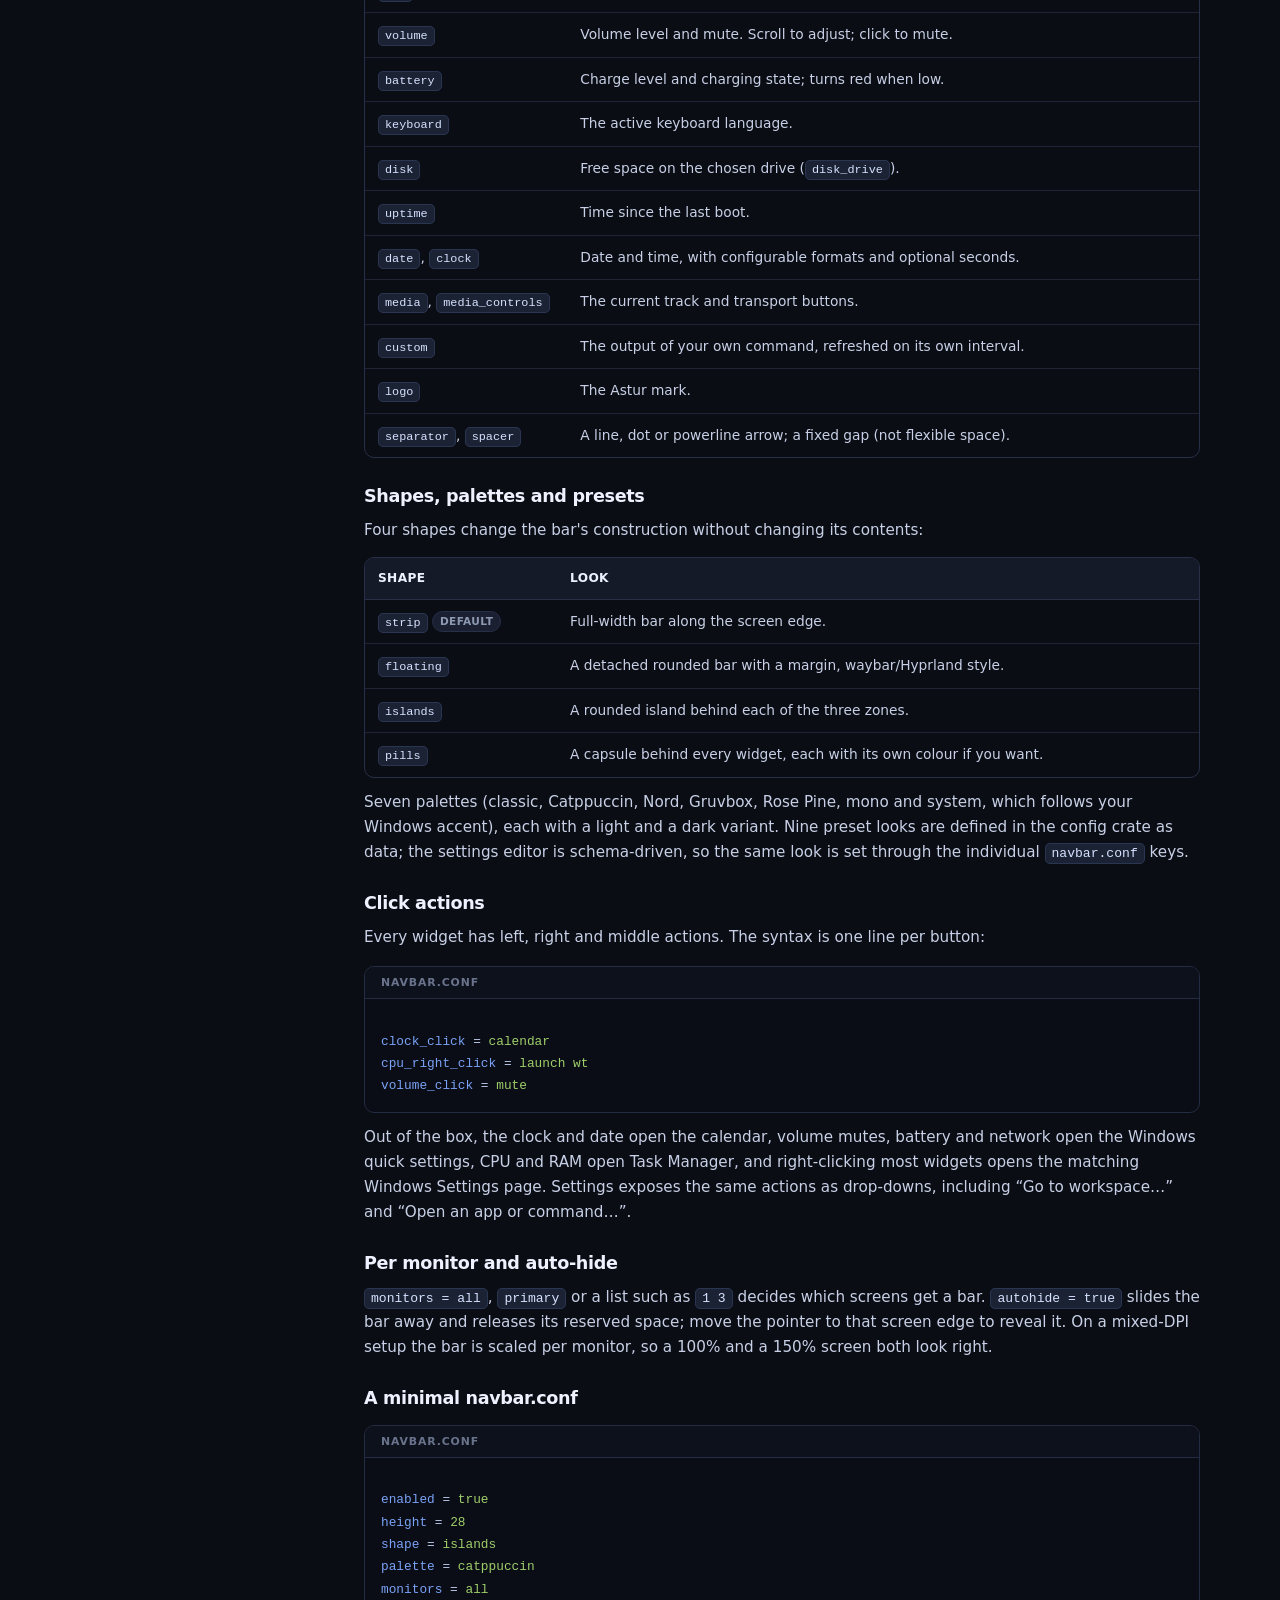
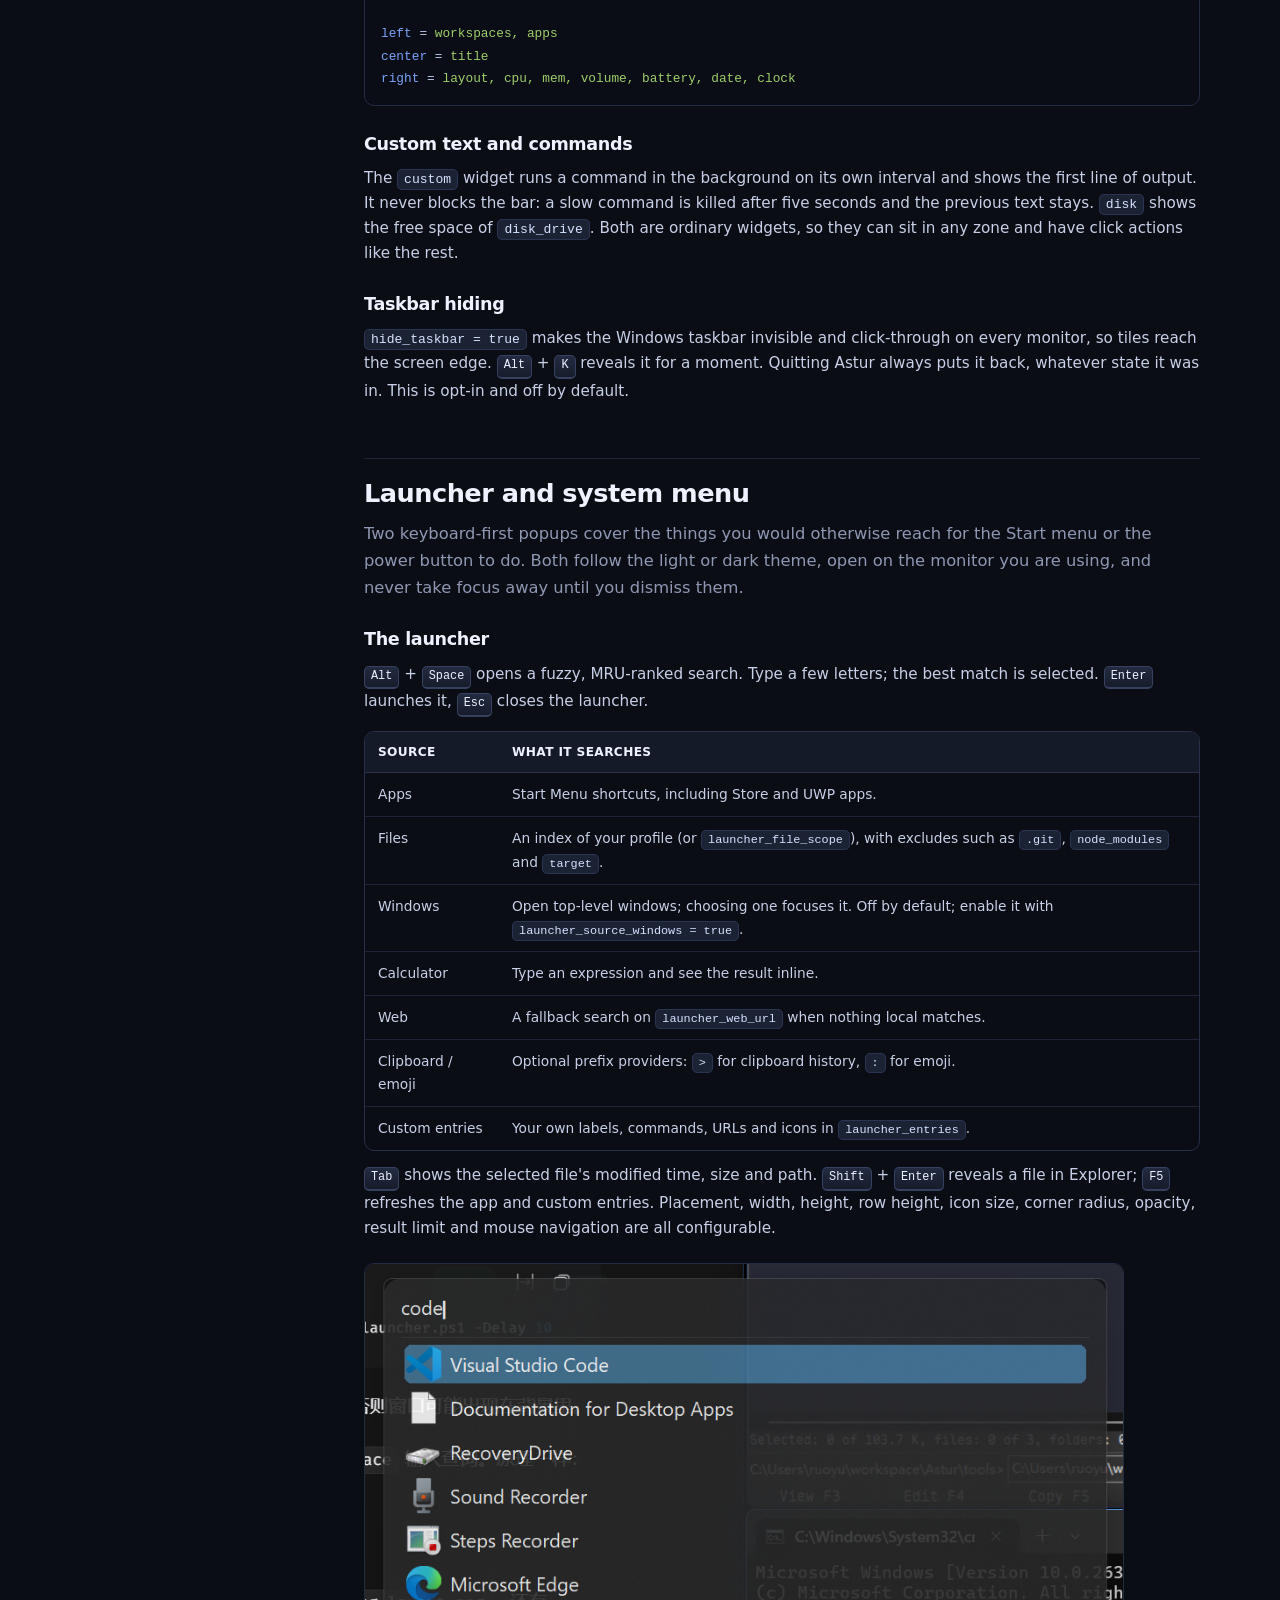
==== commit 738ed997: "chore: release v2.8.0 Alt+V brings back every minimized window on the workspace, switch_ws_monitors " ====
--- a/docs/docs.html
+++ b/docs/docs.html
@@ -44,7 +44,7 @@
       <h1>Astur, end to end.</h1>
       <p>Every feature, every default shortcut, and the two text files that control it all. Written for people who want to use Astur, not build it.</p>
       <div class="docs-meta">
-        <span>For Astur v2.7.0</span>
+        <span>For Astur v2.8.0</span>
         <span>Windows 10 and 11</span>
         <span>6 layouts</span>
         <span>Up to 20 workspaces</span>
@@ -158,6 +158,7 @@
               <tr><td><kbd>Alt</kbd> + <kbd>T</kbd></td><td>Tiling turns off; windows stop being placed. Press it again to re-tile.</td></tr>
               <tr><td><kbd>Alt</kbd> + <kbd>F</kbd></td><td>The focused window floats; the tiled windows close the gap behind it.</td></tr>
               <tr><td><kbd>Alt</kbd> + <kbd>P</kbd>, then a workspace number</td><td>Swap mode: the two workspaces exchange all their windows.</td></tr>
+              <tr><td><kbd>Alt</kbd> + <kbd>V</kbd></td><td>Every minimized window on this workspace comes back and the layout closes up again.</td></tr>
             </tbody>
           </table>
         </div>
@@ -204,6 +205,7 @@
             <tbody>
               <tr><td><kbd>Alt</kbd> + <kbd>W</kbd></td><td>Close the focused window.</td></tr>
               <tr><td><kbd>Alt</kbd> + <kbd>Q</kbd></td><td>Minimise the focused window. Press it again within a moment to restore everything that key minimised.</td></tr>
+              <tr><td><kbd>Alt</kbd> + <kbd>V</kbd></td><td>Bring back <b>every</b> minimized window of this workspace, whichever way it was minimized, and re-tile. Floating windows come back in front of the tiles; the focus stays where it was unless that window was one of the minimized ones.</td></tr>
               <tr><td><kbd>Alt</kbd> + <kbd>F</kbd></td><td>Toggle floating for the focused window. The rest of the layout re-tiles at once.</td></tr>
               <tr><td><kbd>Alt</kbd> + <kbd>T</kbd></td><td>Turn tiling on or off for the current state. Press again to re-tile.</td></tr>
             </tbody>
@@ -308,12 +310,24 @@
               <tr><td><kbd>Alt</kbd> + <kbd>1</kbd>…<kbd>9</kbd>, <kbd>0</kbd></td><td>Switch to workspace 1…10.</td></tr>
               <tr><td><kbd>Alt</kbd> + <kbd>Shift</kbd> + <kbd>1</kbd>…<kbd>0</kbd></td><td>Move the focused window to that workspace; you stay where you are.</td></tr>
               <tr><td><kbd>Alt</kbd> + <kbd>,</kbd> / <kbd>.</kbd> / <kbd>/</kbd></td><td>Go to the <b>focused monitor's</b> 1st / 2nd / 3rd workspace (in that monitor's own order).</td></tr>
-              <tr><td><kbd>Alt</kbd> + <kbd>L</kbd> / <kbd>;</kbd> / <kbd>'</kbd></td><td>Go to the <b>next monitor's</b> 1st / 2nd / 3rd workspace.</td></tr>
+              <tr><td><kbd>Alt</kbd> + <kbd>L</kbd> / <kbd>;</kbd> / <kbd>'</kbd></td><td>Go to the 1st / 2nd / 3rd workspace of the next screen in <code>switch_ws_monitors</code> (the next monitor by default).</td></tr>
               <tr><td><kbd>Alt</kbd> + <kbd>Shift</kbd> + those six keys</td><td>Move the focused window to that workspace instead of following it.</td></tr>
             </tbody>
           </table>
         </div>
         <p>The comma and letter shortcuts are easy to miss because they are not on the number row: they exist so a laptop or a keyboard without a convenient number row can still reach every workspace on every monitor without counting.</p>
+
+        <h3>Keeping the letter keys on two screens</h3>
+        <p><code>switch_ws_monitors</code> decides which screens <kbd>Alt</kbd> + <kbd>L</kbd> / <kbd>;</kbd> / <kbd>'</kbd> may reach. <code>all</code> is the default and keeps the plain next-monitor rule.</p>
+        <div class="config-block"><span class="file">astur.conf</span>
+<span class="k">switch_ws_monitors</span> = <span class="v">1 2</span></div>
+        <ul>
+          <li>Numbers are screens, left to right, starting at 1 — the same numbering as <code>monitor_layouts</code> and the bar's <code>monitors</code>.</li>
+          <li>Two or more screens listed: each press goes to the next listed screen, skipping the others, and wraps around. From a screen that is not listed it still takes you into the list.</li>
+          <li>Exactly one screen listed: the three keys always go to that screen's 4th / 5th / 6th workspace, from anywhere — they become that screen's 4, 5 and 6.</li>
+          <li>Read only when the desktop has three or more screens. With one or two, the keys behave exactly as before.</li>
+          <li><kbd>Alt</kbd> + <kbd>,</kbd> / <kbd>.</kbd> / <kbd>/</kbd>, the bar pills, the wheel and the workspace numbers are never restricted.</li>
+        </ul>
 
         <h3>Swap mode</h3>
         <p><kbd>Alt</kbd> + <kbd>P</kbd> puts the screen into <b>SWAP MODE</b>. The next key chooses the other workspace:</p>
@@ -631,12 +645,13 @@
               <tr><td><kbd>Alt</kbd> + <kbd>W</kbd></td><td>Close the focused window.</td></tr>
               <tr><td><kbd>Alt</kbd> + <kbd>Q</kbd></td><td>Minimise; press again to restore what it minimised.</td></tr>
               <tr><td><kbd>Alt</kbd> + <kbd>P</kbd></td><td>Swap-workspace mode.</td></tr>
+              <tr><td><kbd>Alt</kbd> + <kbd>V</kbd></td><td>Bring back every minimized window on the workspace.</td></tr>
               <tr><td><kbd>Alt</kbd> + <kbd>Enter</kbd></td><td>Launch the terminal.</td></tr>
               <tr><td><kbd>Alt</kbd> + <kbd>Shift</kbd> + <kbd>Enter</kbd></td><td>Launch the browser.</td></tr>
               <tr><td><kbd>Alt</kbd> + <kbd>1</kbd>…<kbd>0</kbd></td><td>Switch workspace.</td></tr>
               <tr><td><kbd>Alt</kbd> + <kbd>Shift</kbd> + <kbd>1</kbd>…<kbd>0</kbd></td><td>Move the focused window to that workspace.</td></tr>
               <tr><td><kbd>Alt</kbd> + <kbd>,</kbd> / <kbd>.</kbd> / <kbd>/</kbd></td><td>Focused monitor's 1st / 2nd / 3rd workspace.</td></tr>
-              <tr><td><kbd>Alt</kbd> + <kbd>L</kbd> / <kbd>;</kbd> / <kbd>'</kbd></td><td>Next monitor's 1st / 2nd / 3rd workspace.</td></tr>
+              <tr><td><kbd>Alt</kbd> + <kbd>L</kbd> / <kbd>;</kbd> / <kbd>'</kbd></td><td>The next screen's 1st / 2nd / 3rd workspace (<code>switch_ws_monitors</code>).</td></tr>
               <tr><td><kbd>Alt</kbd> + <kbd>Tab</kbd></td><td>The Windows switcher; the optional Astur switcher is workspace-aware.</td></tr>
             </tbody>
           </table>
@@ -662,7 +677,7 @@
         </div>
 
         <h3>Rebinding</h3>
-        <p>Letter keys and the scrolling keys are single settings in <code>astur.conf</code>: <code>key_focus_next</code>, <code>key_focus_prev</code>, <code>key_shrink_master</code>, <code>key_grow_master</code>, <code>key_promote_master</code>, <code>key_toggle_tiling</code>, <code>key_toggle_float</code>, <code>key_close_window</code>, <code>key_minimize_window</code>, <code>key_cycle_width</code>, <code>key_center_column</code>, <code>key_consume_left</code>, <code>key_consume_right</code>, <code>key_fill_desktop</code>, <code>key_system_menu</code> and <code>key_swap_workspace</code>. The workspace keys are <code>workspace_keys</code> and the six monitor-local keys are <code>key_switch_ws_1</code>…<code>key_switch_ws_6</code>.</p>
+        <p>Letter keys and the scrolling keys are single settings in <code>astur.conf</code>: <code>key_focus_next</code>, <code>key_focus_prev</code>, <code>key_shrink_master</code>, <code>key_grow_master</code>, <code>key_promote_master</code>, <code>key_toggle_tiling</code>, <code>key_toggle_float</code>, <code>key_close_window</code>, <code>key_minimize_window</code>, <code>key_cycle_width</code>, <code>key_center_column</code>, <code>key_consume_left</code>, <code>key_consume_right</code>, <code>key_fill_desktop</code>, <code>key_system_menu</code>, <code>key_swap_workspace</code> and <code>key_restore_all</code>. The workspace keys are <code>workspace_keys</code>, the six monitor-local keys are <code>key_switch_ws_1</code>…<code>key_switch_ws_6</code>, and <code>switch_ws_monitors</code> limits which screens the last three of them reach.</p>
         <p>Extra chords use <code>extra_hotkeys</code>, with the main key written as <code>MOD</code> and modifiers joined by <code>+</code>:</p>
         <div class="config-block"><span class="file">astur.conf</span>
 <span class="c"># chord|action|argument</span>
@@ -828,7 +843,7 @@
       </section>
 
       <div class="doc-foot">
-        <p>This page describes Astur v2.7.0. The configuration templates in <code>astur.conf</code> and <code>navbar.conf</code> are the final authority for defaults; if they disagree with this page, the files are right.</p>
+        <p>This page describes Astur v2.8.0. The configuration templates in <code>astur.conf</code> and <code>navbar.conf</code> are the final authority for defaults; if they disagree with this page, the files are right.</p>
         <a class="btn" href="#main">Back to top</a>
       </div>
 
--- a/docs/style.css
+++ b/docs/style.css
@@ -329,6 +329,11 @@
   line-height: 1.65;
 }
 
+.hero-key {
+  color: var(--orange);
+  font-weight: 700;
+}
+
 .hero-actions {
   display: flex;
   flex-wrap: wrap;
@@ -1705,6 +1710,10 @@
   --kc: var(--orange);
 }
 
+.key.menu .cap {
+  color: var(--orange);
+}
+
 .key.k-purple {
   --kc: var(--purple);
 }
@@ -1782,28 +1791,30 @@
   display: none;
 }
 
-#kb-scrolling:checked ~ .keyboard .fn.tile {
+#kb-scrolling:checked ~ .kb-scroll .keyboard .fn.tile,
+#kb-scrolling:checked ~ .kb-extra .fn.tile {
   display: none;
 }
 
-#kb-scrolling:checked ~ .keyboard .fn.scroll {
+#kb-scrolling:checked ~ .kb-scroll .keyboard .fn.scroll,
+#kb-scrolling:checked ~ .kb-extra .fn.scroll {
   display: block;
 }
 
-#kb-scrolling:checked ~ .keyboard .key.scroll {
+#kb-scrolling:checked ~ .kb-scroll .keyboard .key.scroll {
   border-color: #5d4a86;
   background: linear-gradient(180deg, #2a2340, #1a1729);
 }
 
-#kb-scrolling:checked ~ .keyboard .key.scroll::before {
+#kb-scrolling:checked ~ .kb-scroll .keyboard .key.scroll::before {
   background: var(--purple);
 }
 
-#kb-scrolling:checked ~ .keyboard .key.scroll .fn {
+#kb-scrolling:checked ~ .kb-scroll .keyboard .key.scroll .fn {
   color: var(--purple);
 }
 
-#kb-scrolling:checked ~ .keyboard .key.dual {
+#kb-scrolling:checked ~ .kb-scroll .keyboard .key.dual {
   border-color: #4a3f6c;
 }
 
@@ -2616,14 +2627,16 @@
 }
 
 .docs-side {
-  min-width: 0;
-}
-
-.docs-toc {
   position: sticky;
   top: 88px;
+  align-self: start;
   max-height: calc(100vh - 108px);
-  overflow: auto;
+  overflow-y: auto;
+  min-width: 0;
+}
+
+.docs-toc {
+  position: static;
   padding-right: 6px;
   font-size: 0.83rem;
 }
@@ -3005,6 +3018,16 @@
     border-radius: 12px;
   }
 
+  .docs-side {
+    position: static;
+    max-height: none;
+    overflow: visible;
+  }
+
+  .docs-side-card {
+    margin-top: 24px;
+  }
+
   .toc ol {
     columns: 2;
     column-gap: 18px;
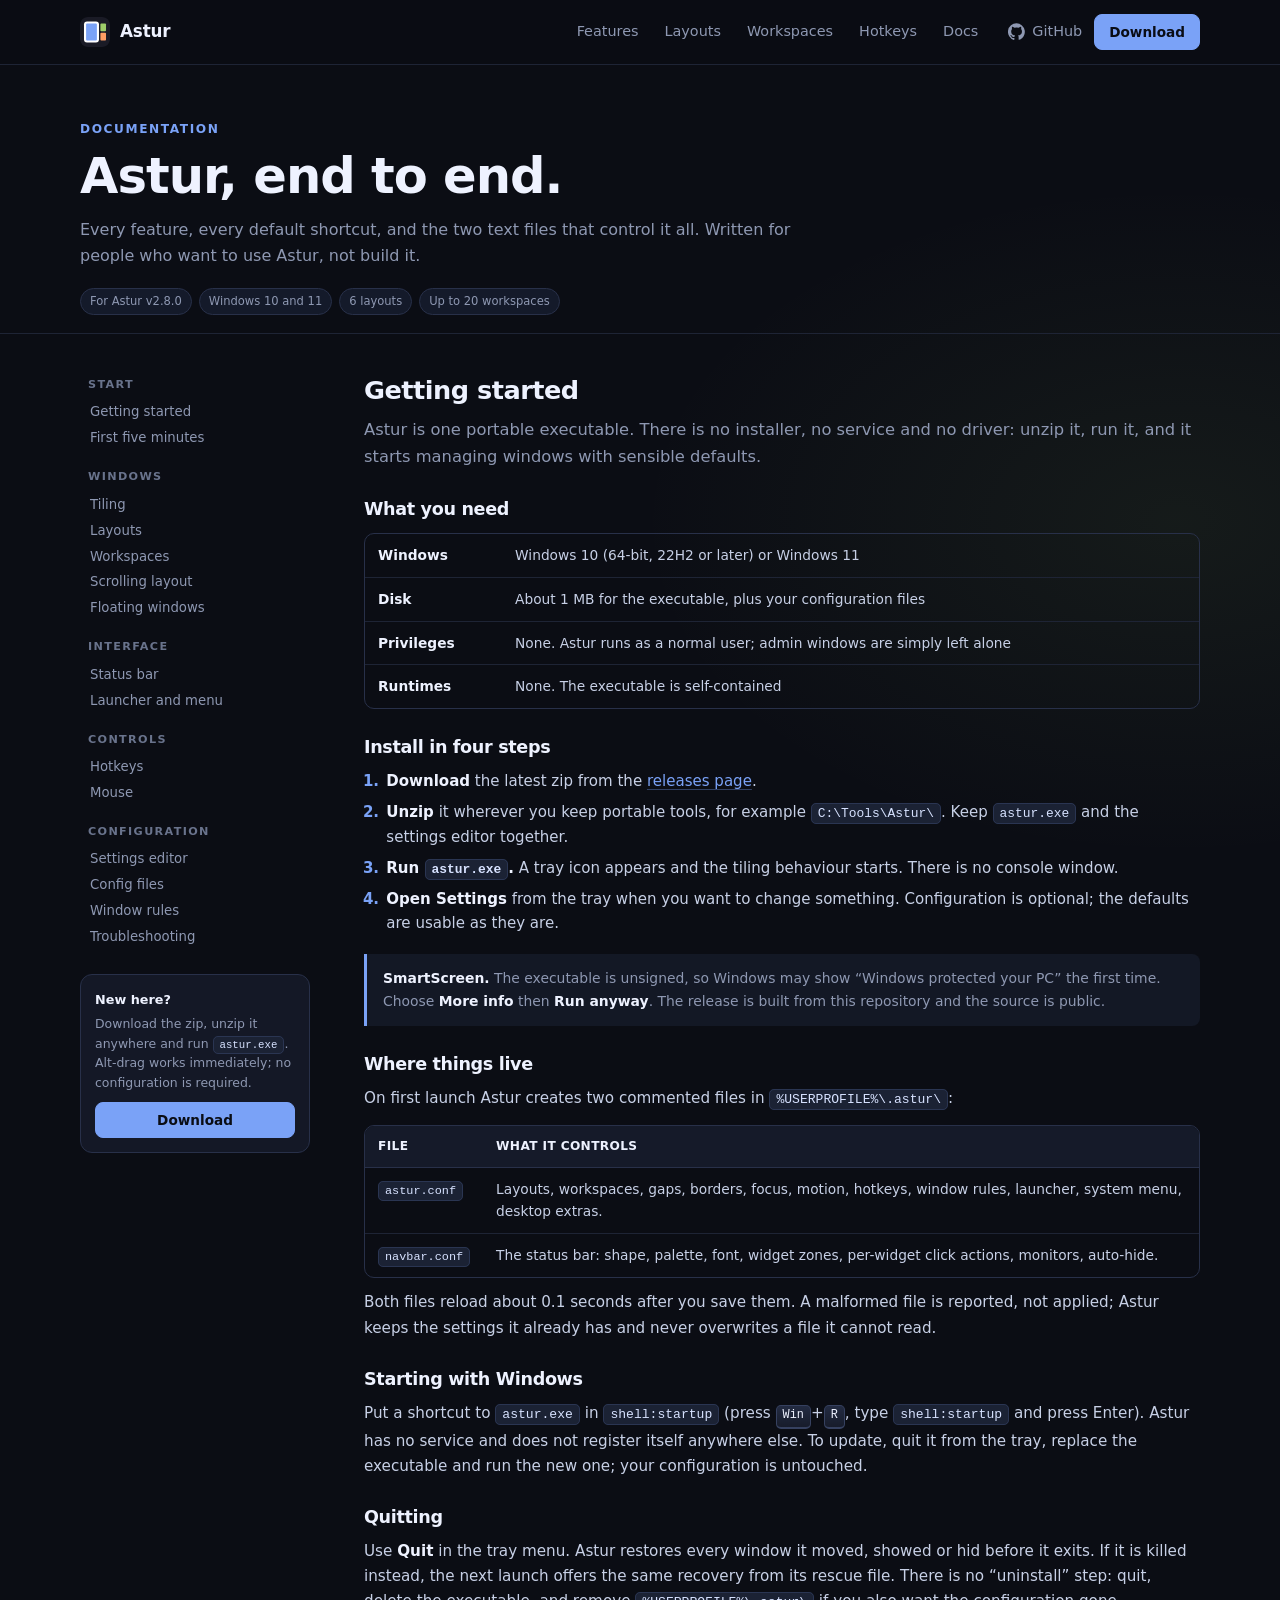
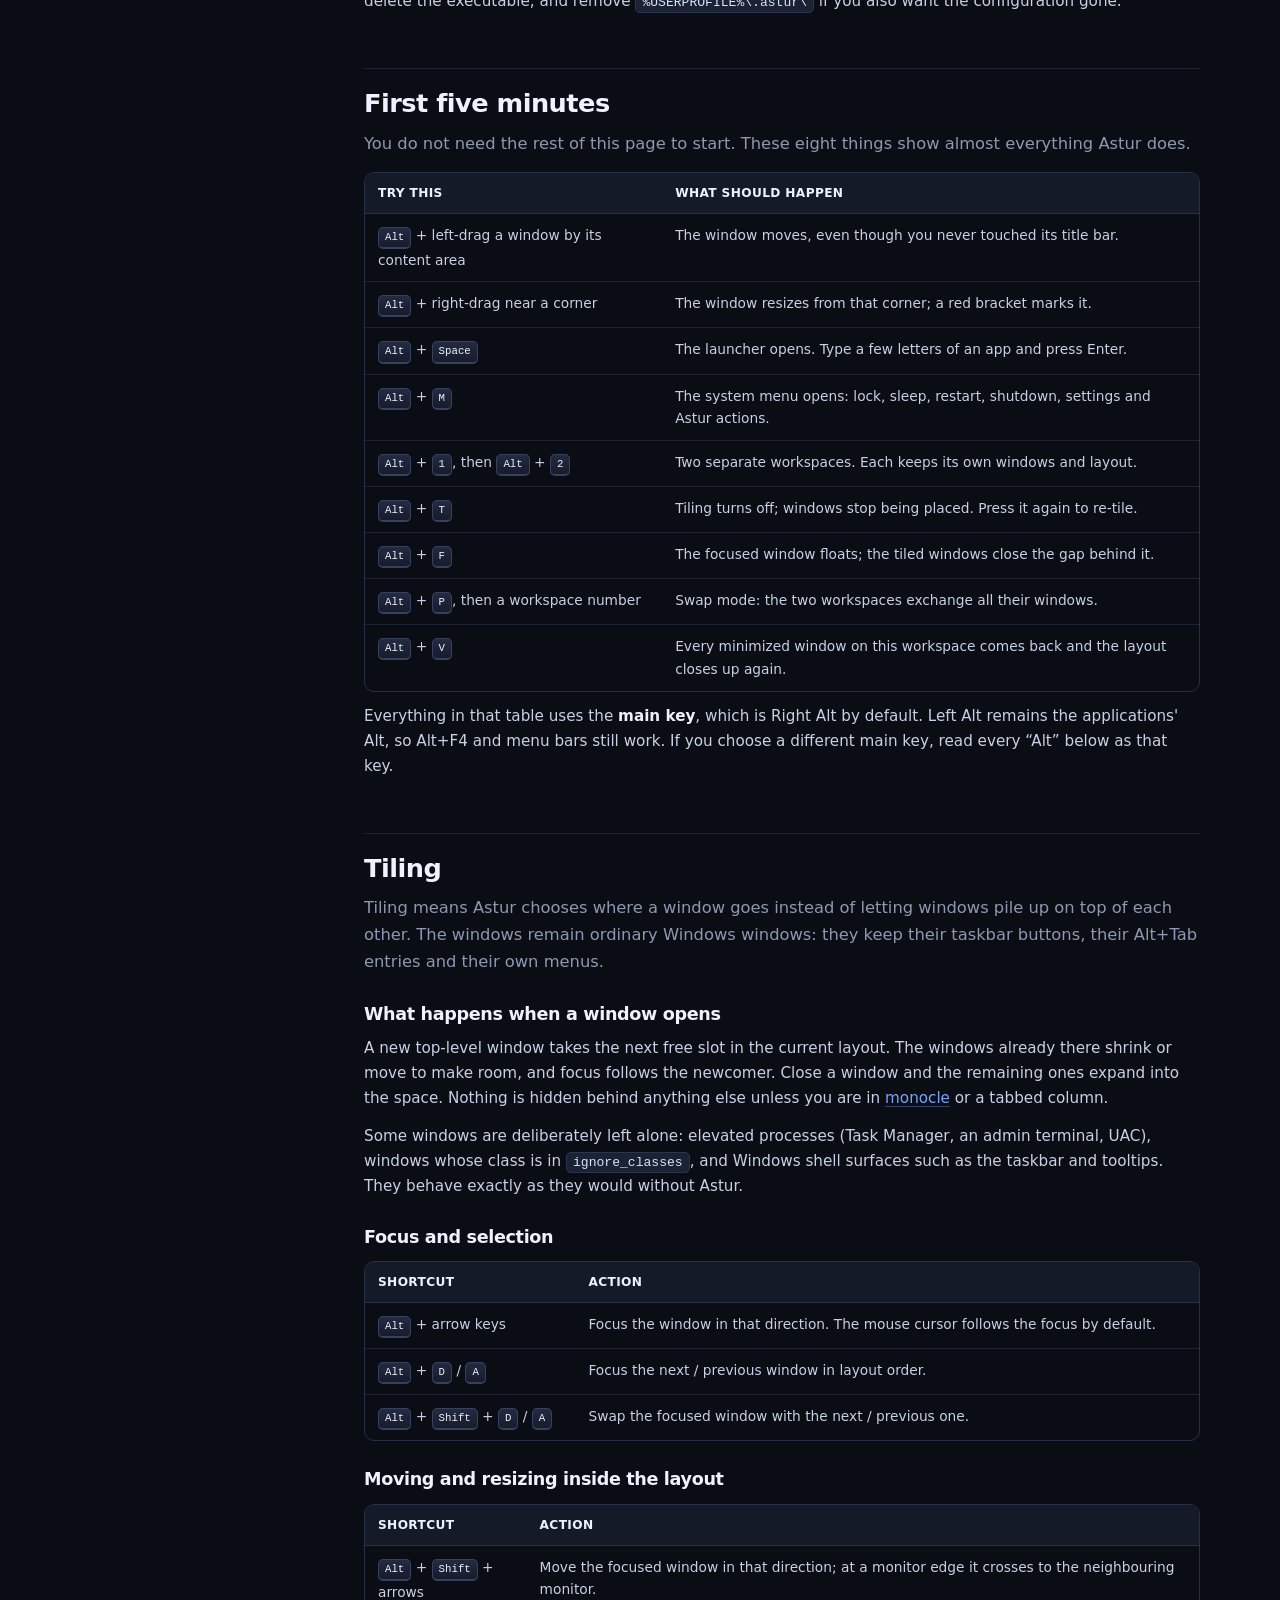
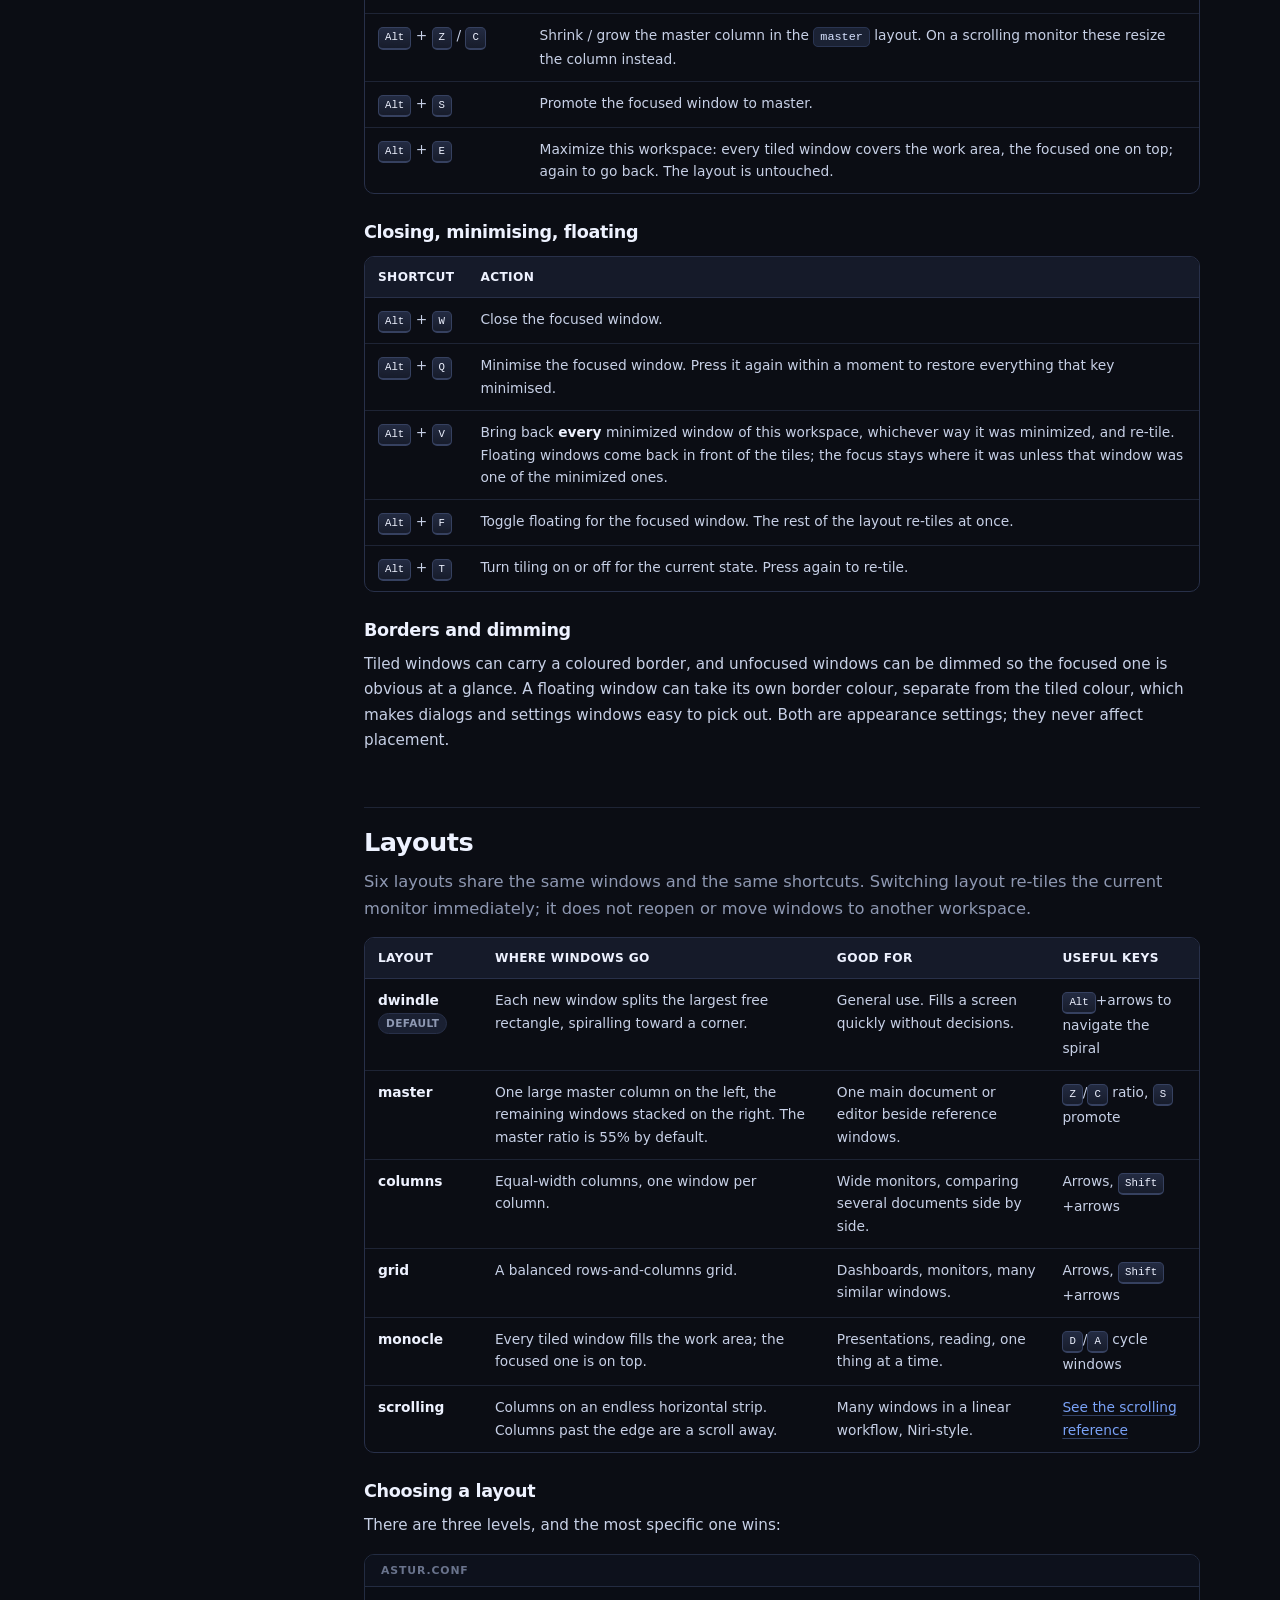
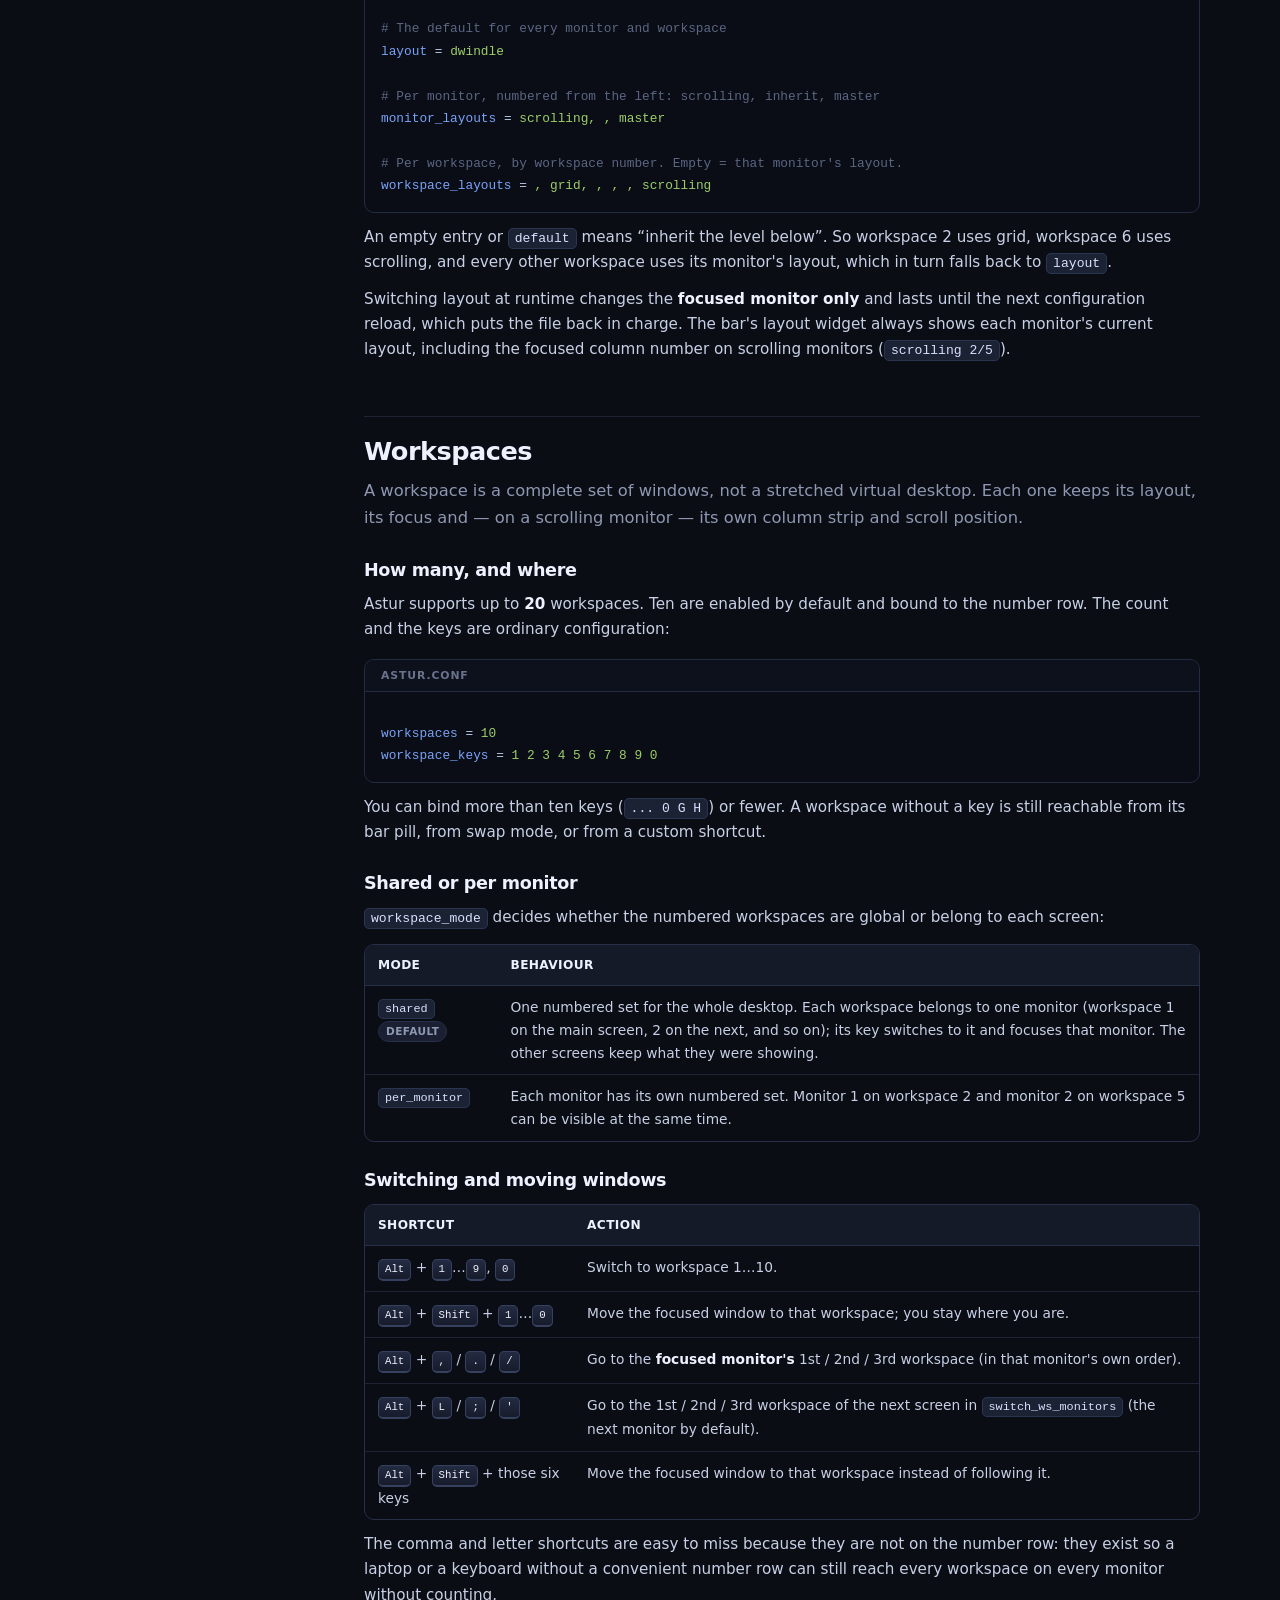
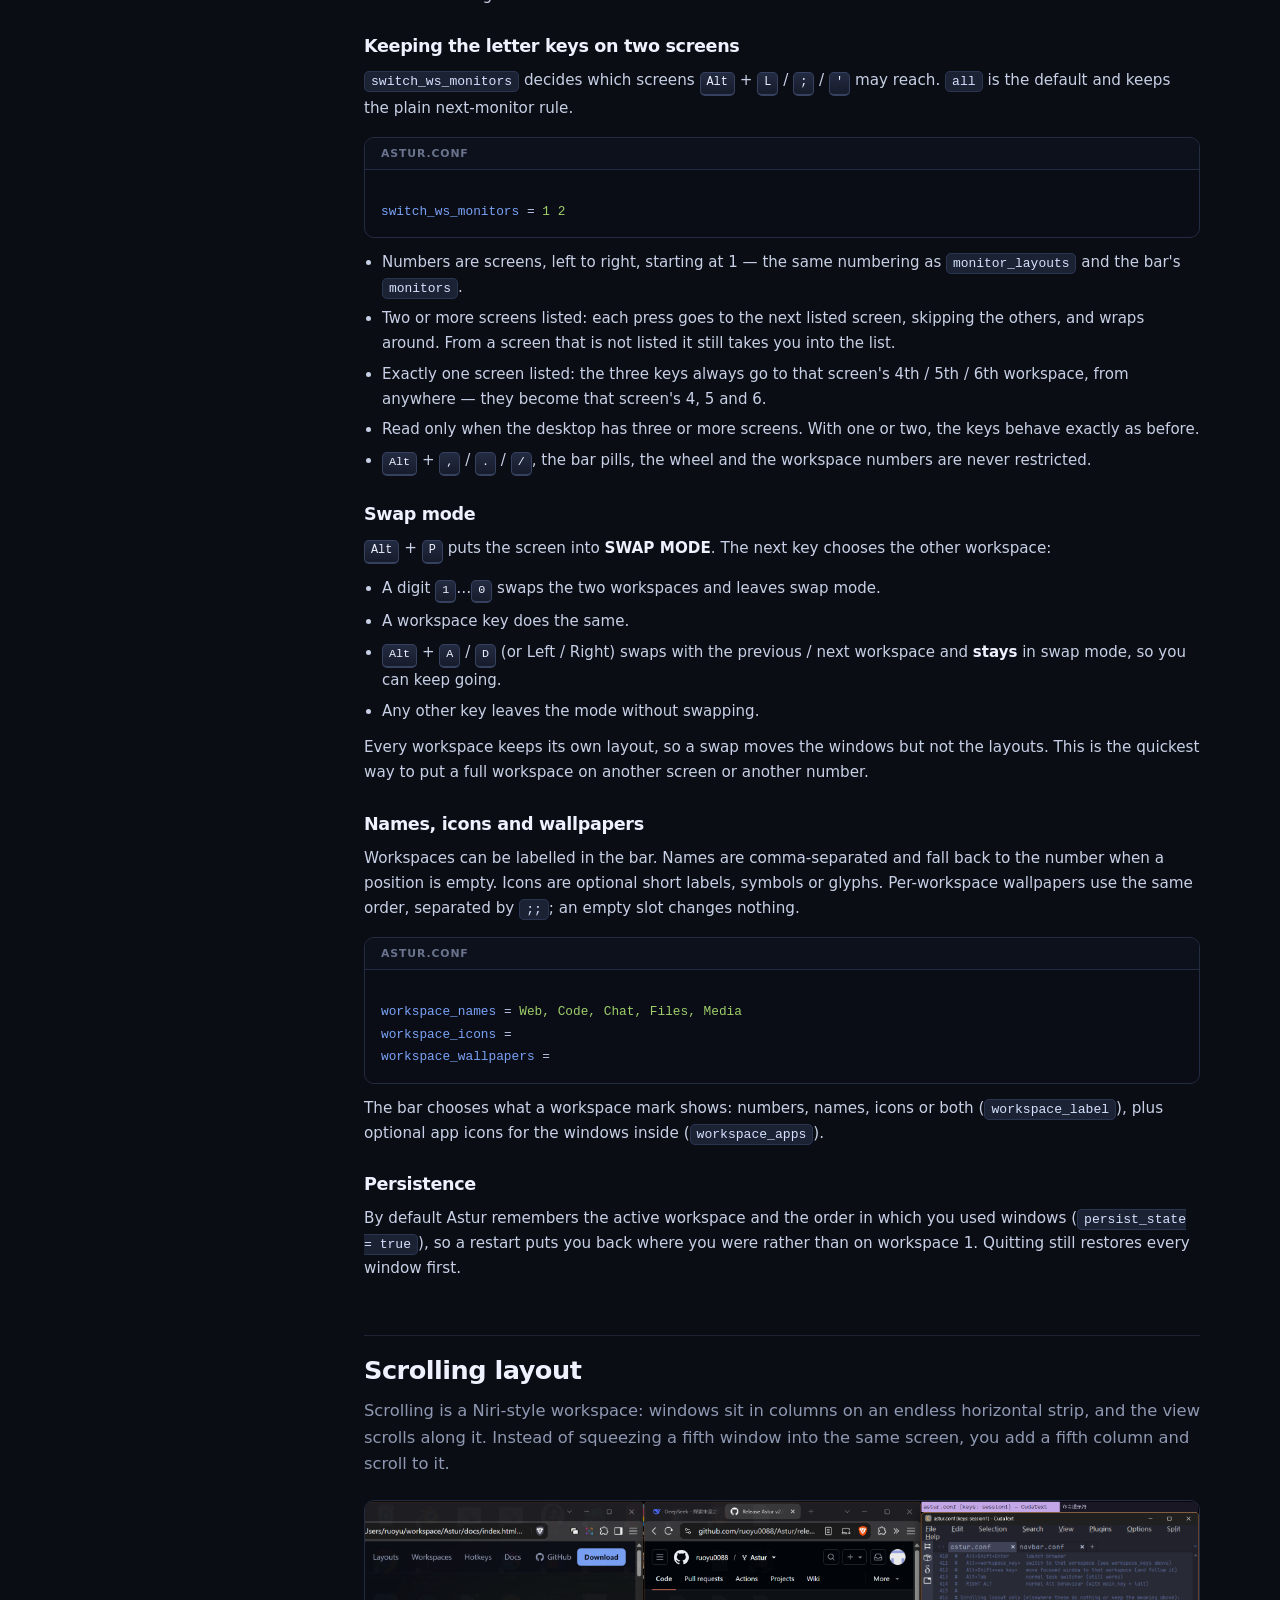
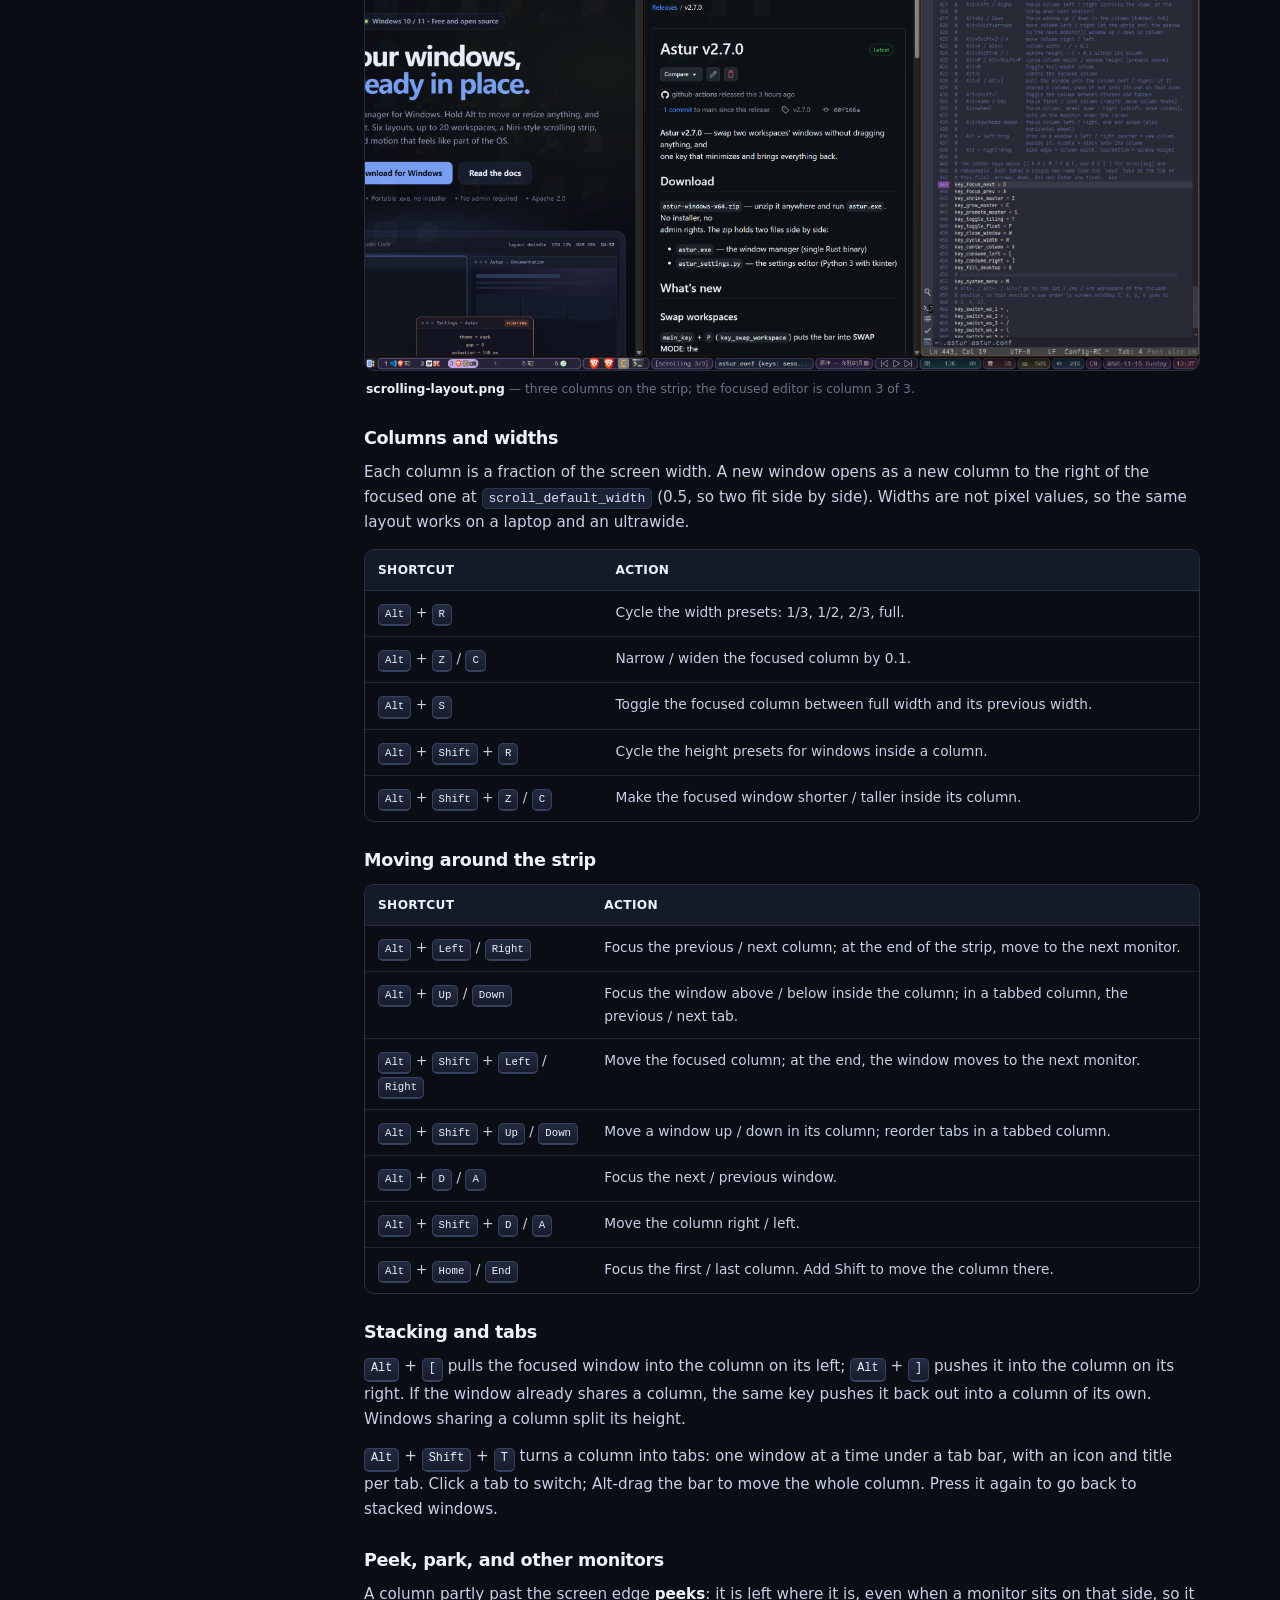
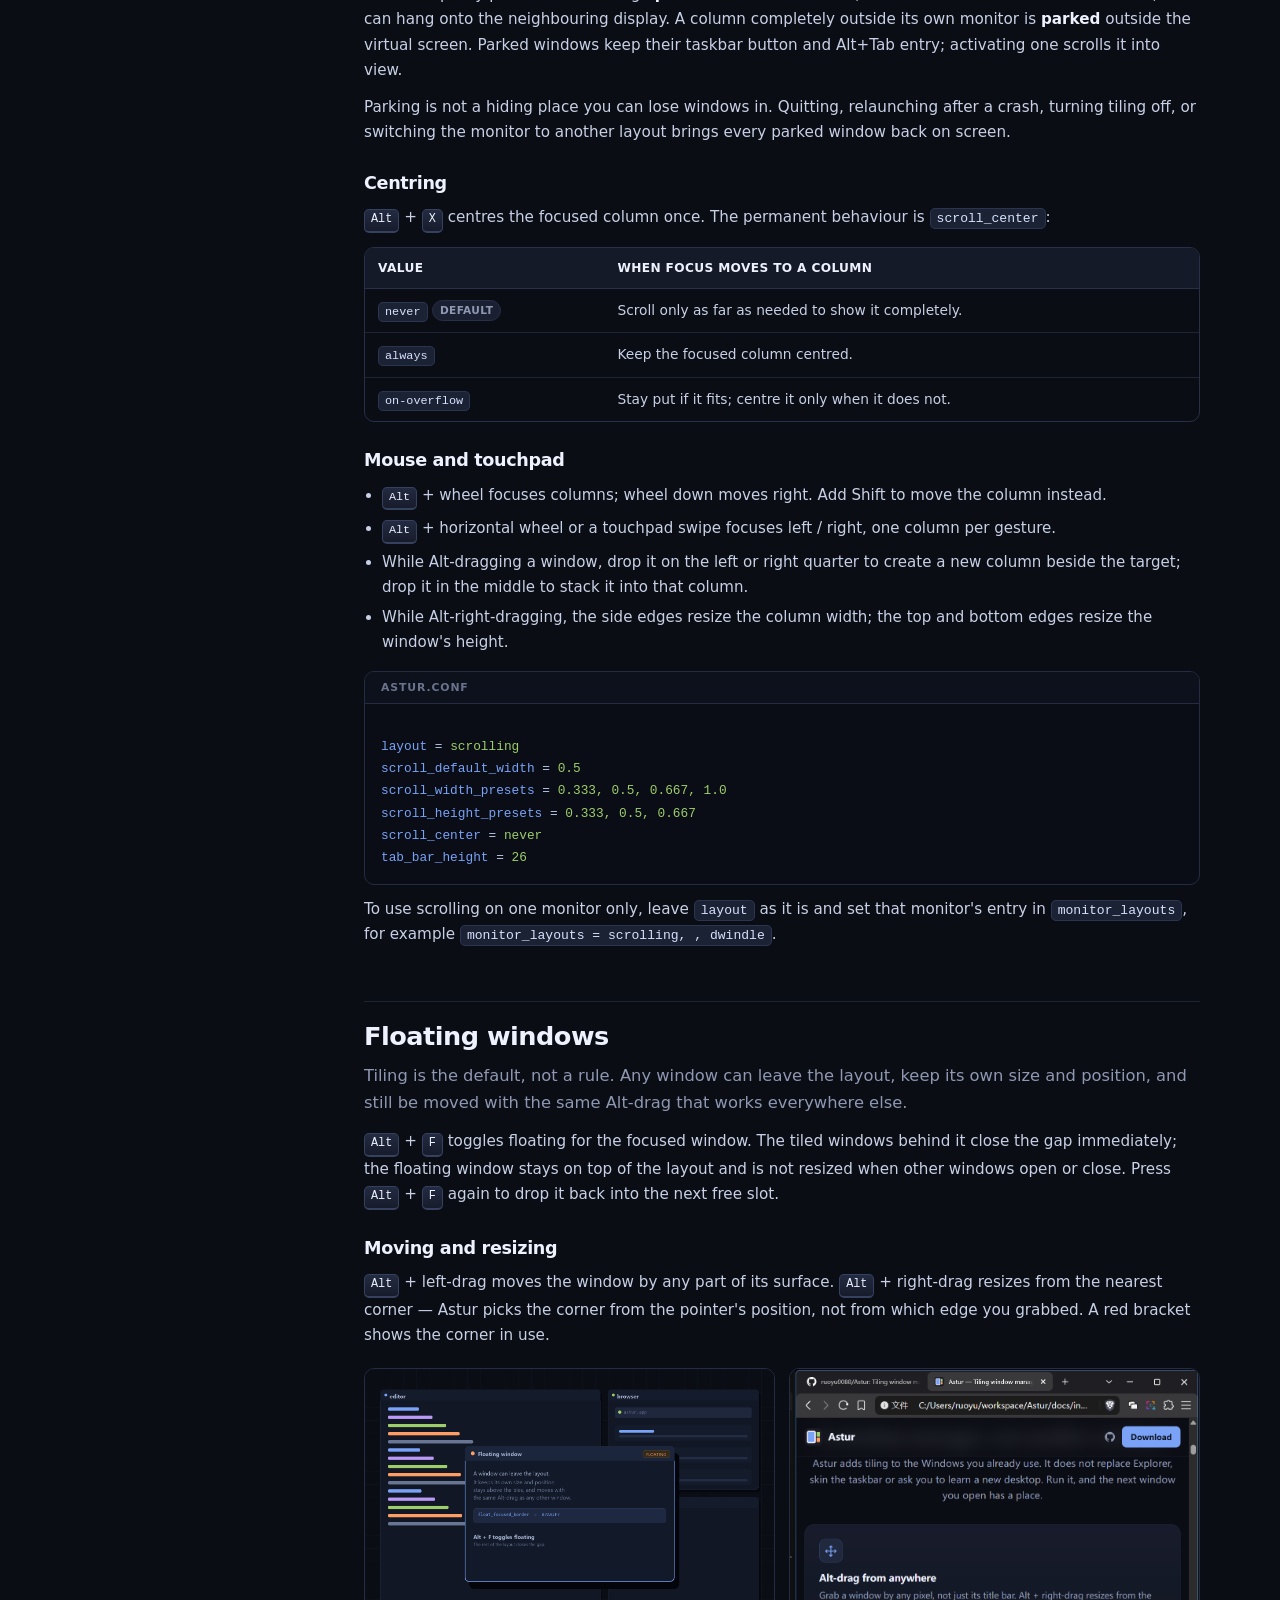
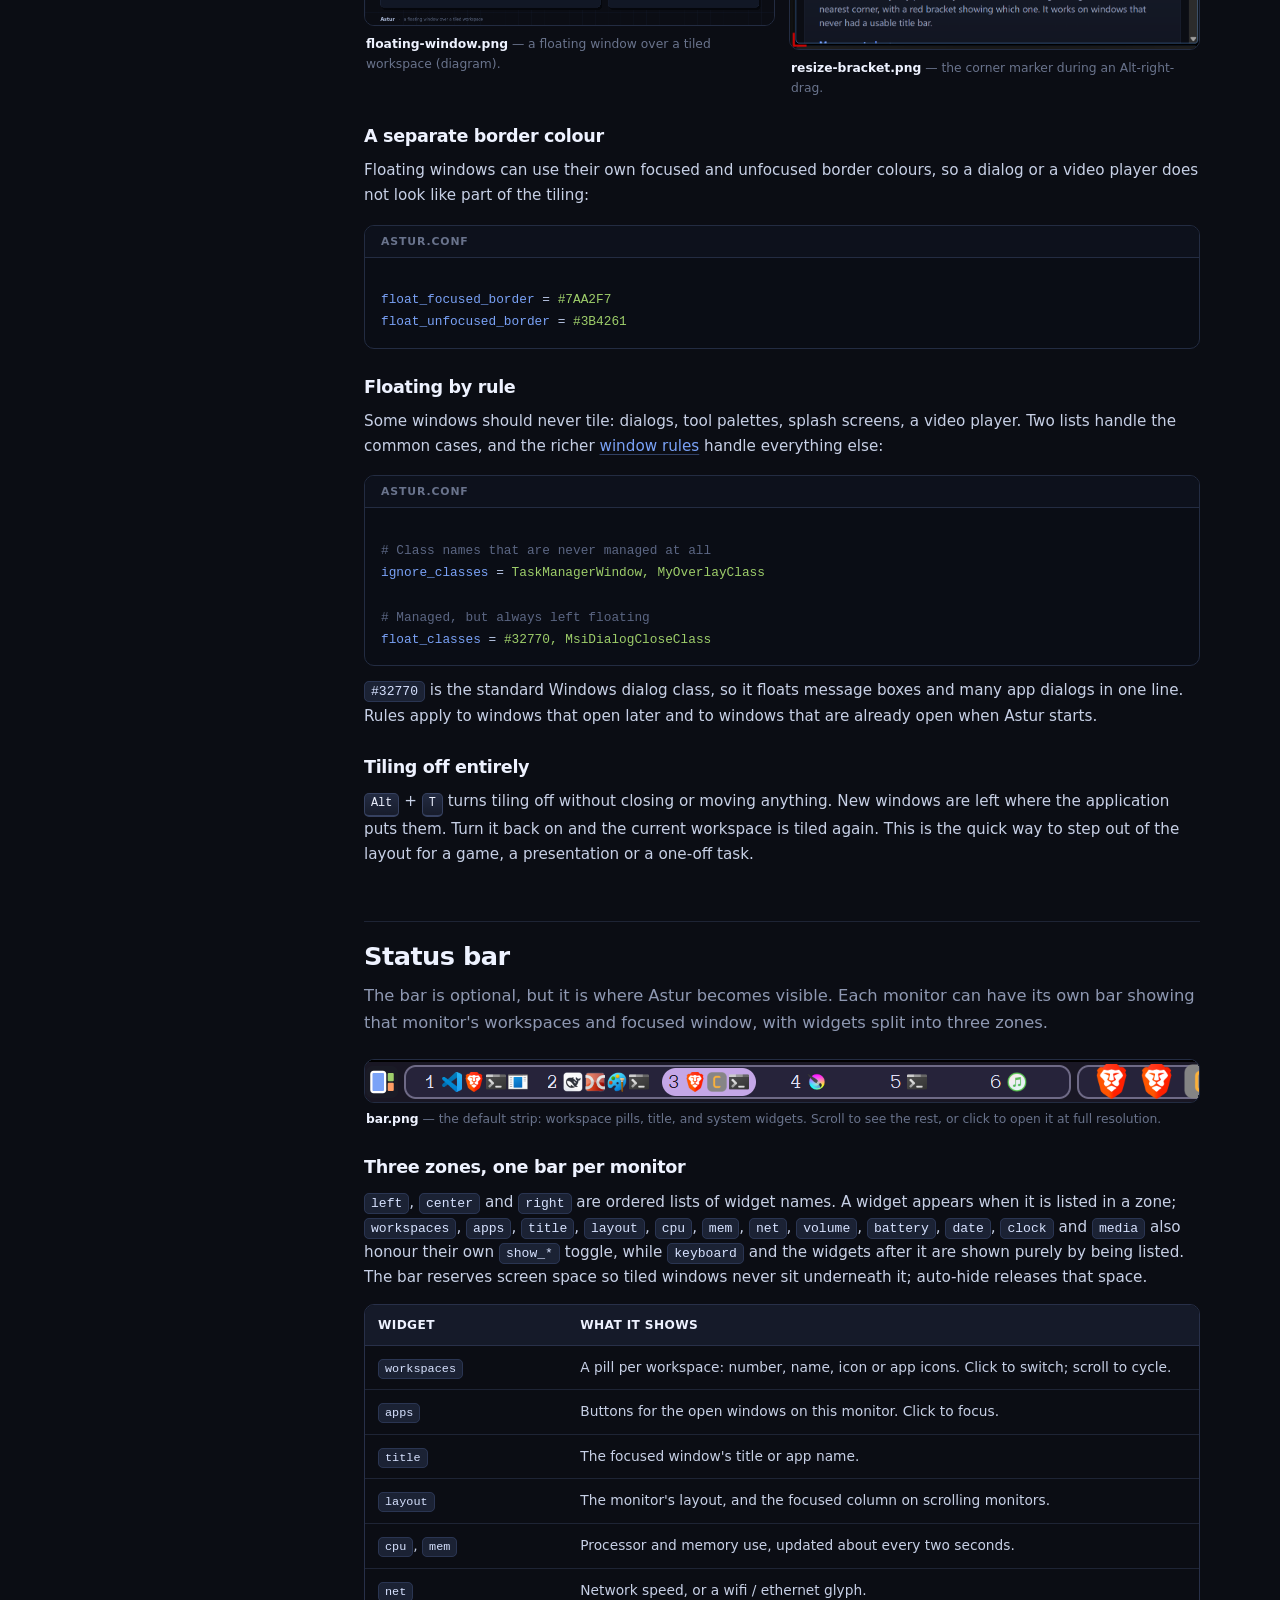
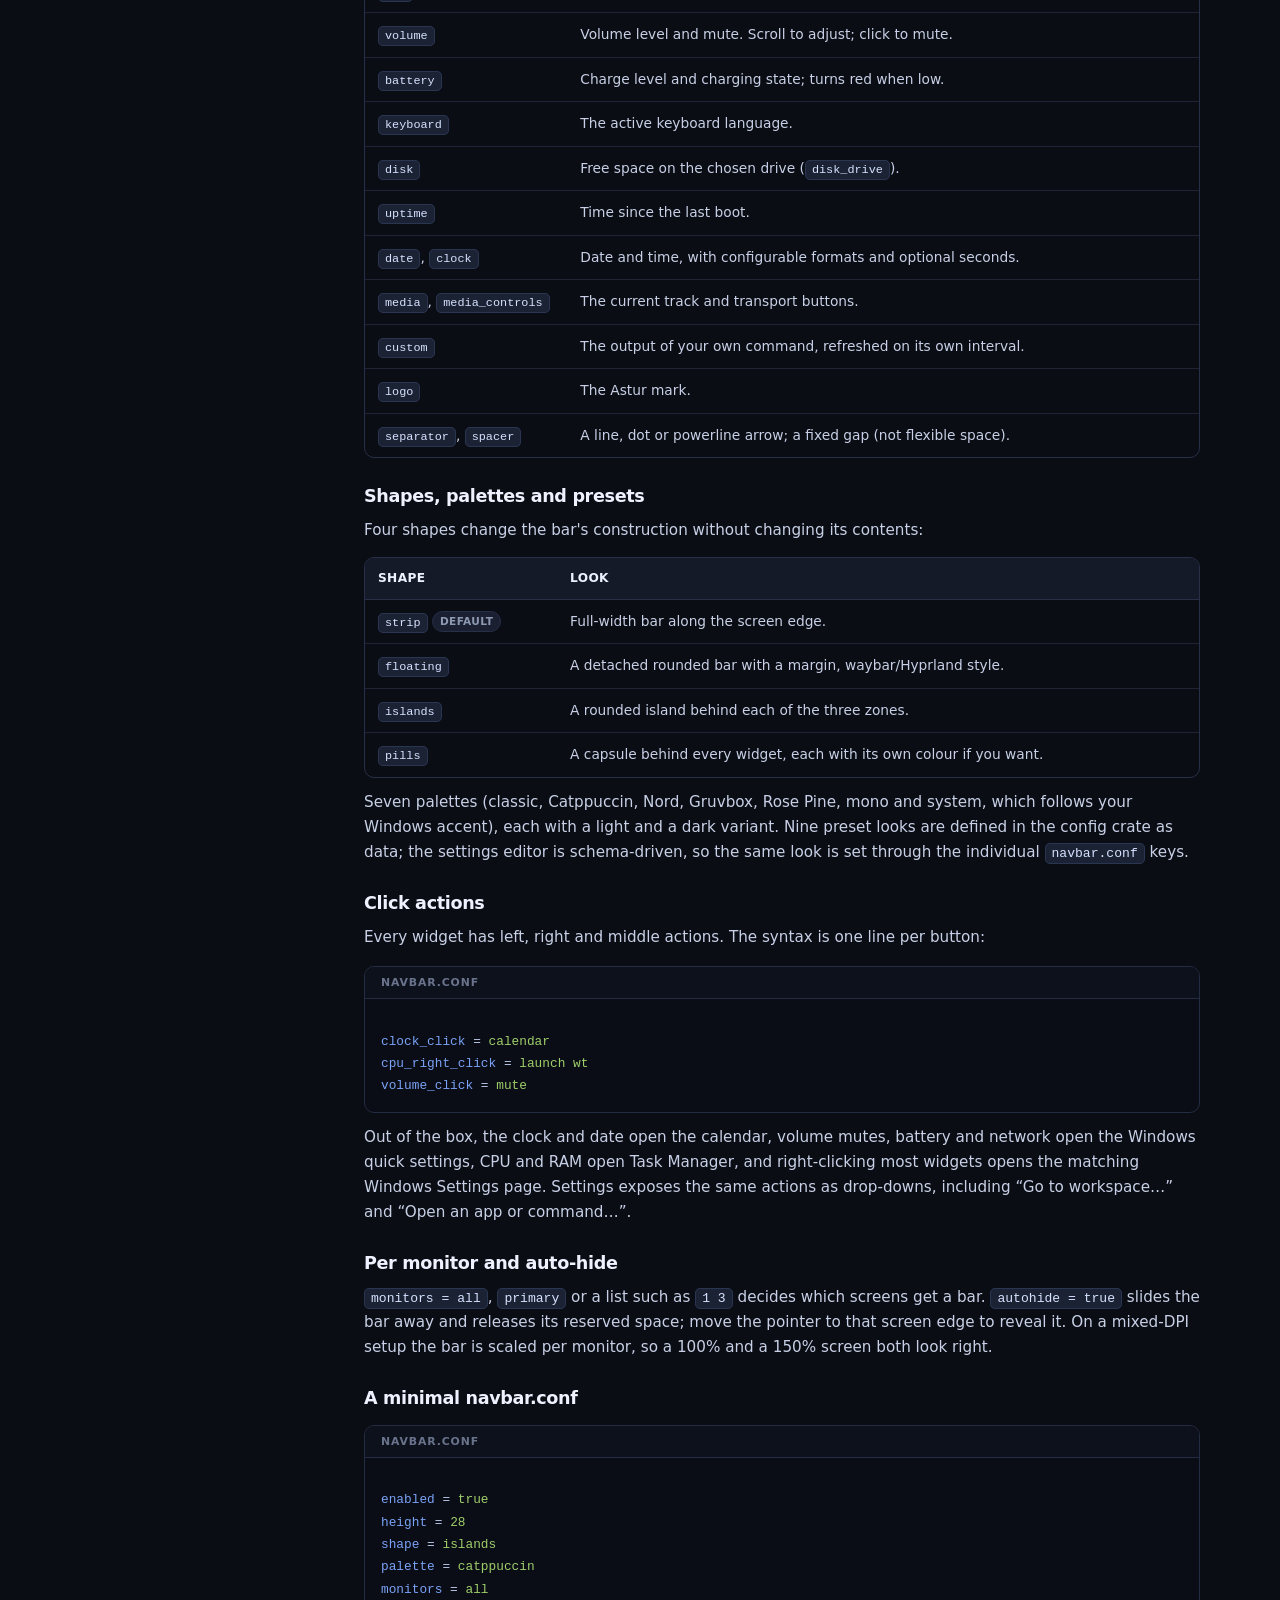
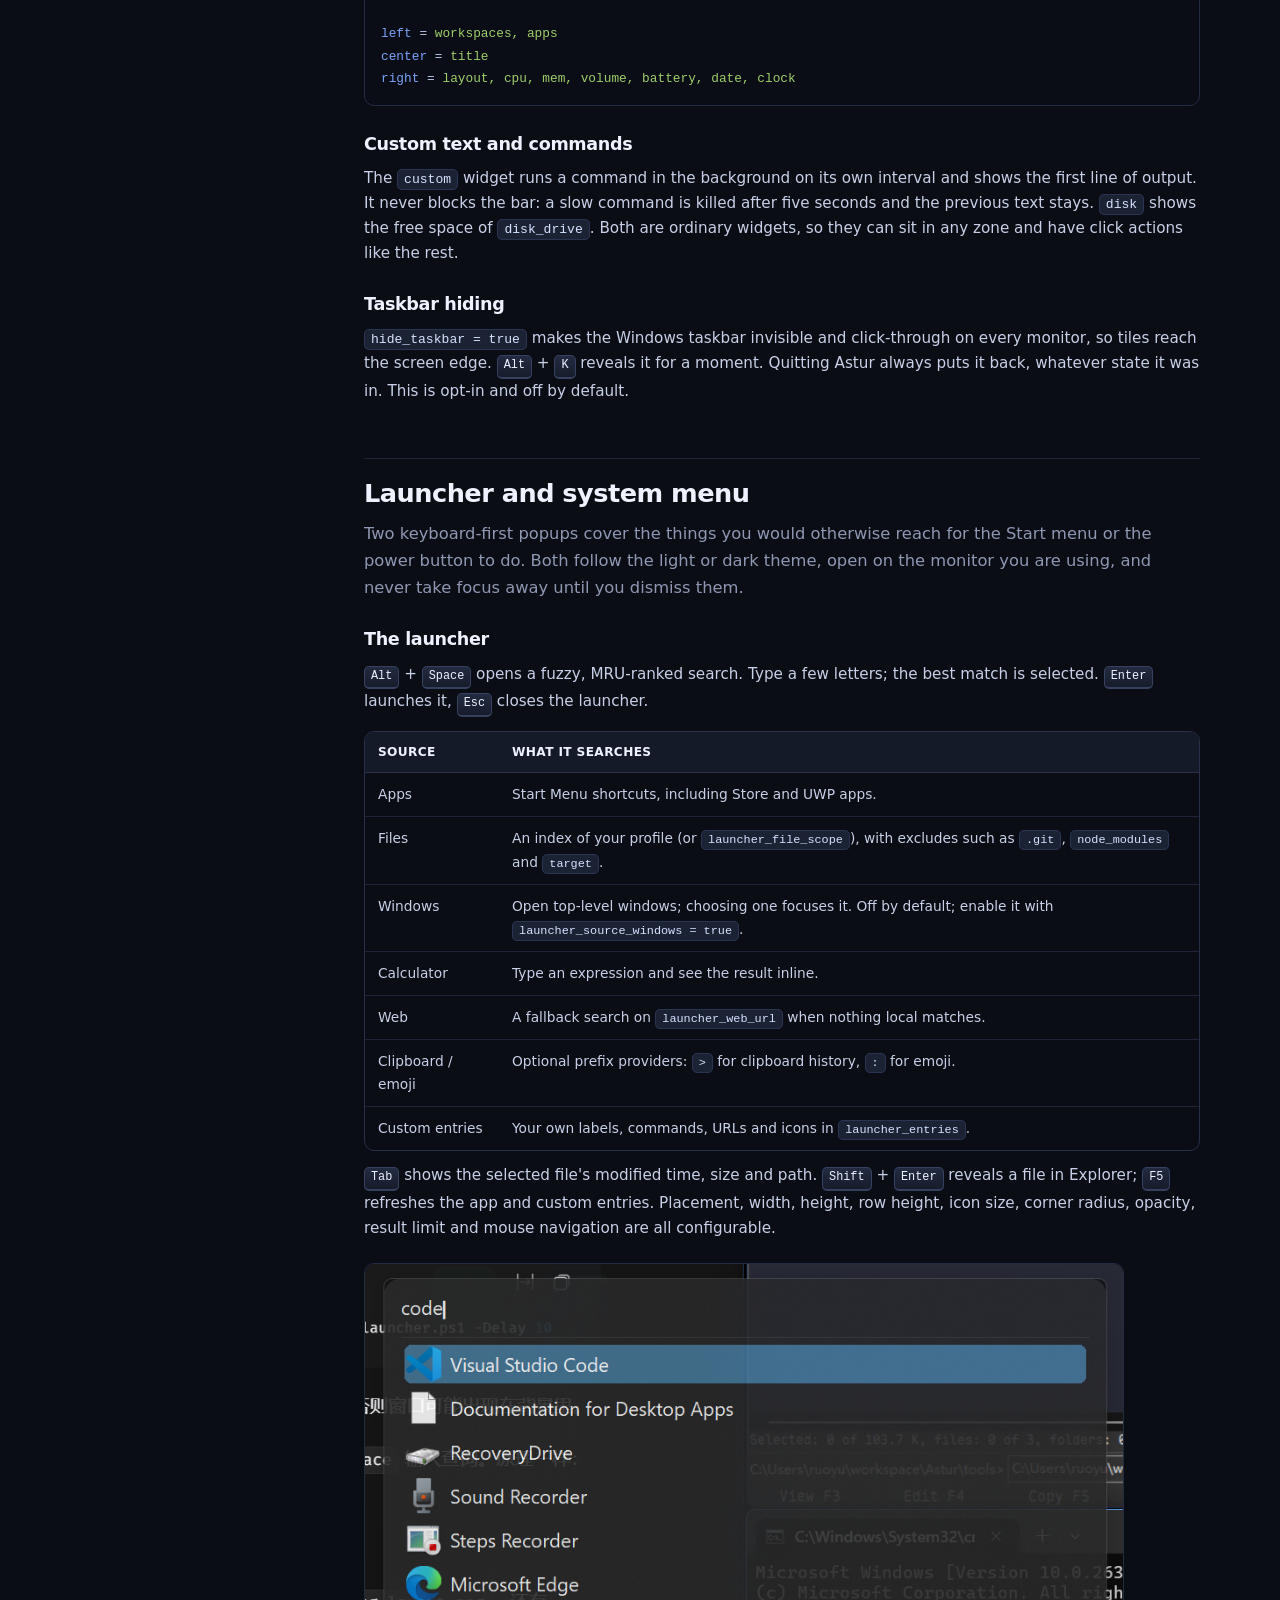
==== commit 07d40253: "feat: make Alt+E a temporary full-size view of the workspace Alt+E used to move every tiled window o" ====
--- a/docs/docs.html
+++ b/docs/docs.html
@@ -193,7 +193,7 @@
               <tr><td><kbd>Alt</kbd> + <kbd>Shift</kbd> + arrows</td><td>Move the focused window in that direction; at a monitor edge it crosses to the neighbouring monitor.</td></tr>
               <tr><td><kbd>Alt</kbd> + <kbd>Z</kbd> / <kbd>C</kbd></td><td>Shrink / grow the master column in the <code>master</code> layout. On a scrolling monitor these resize the column instead.</td></tr>
               <tr><td><kbd>Alt</kbd> + <kbd>S</kbd></td><td>Promote the focused window to master.</td></tr>
-              <tr><td><kbd>Alt</kbd> + <kbd>E</kbd></td><td>Fill the whole workspace with the focused window (on top of the others), or restore the layout.</td></tr>
+              <tr><td><kbd>Alt</kbd> + <kbd>E</kbd></td><td>Maximize this workspace: every tiled window covers the work area, the focused one on top; again to go back. The layout is untouched.</td></tr>
             </tbody>
           </table>
         </div>
@@ -639,7 +639,7 @@
               <tr><td><kbd>Alt</kbd> + <kbd>Shift</kbd> + arrows</td><td>Move the window by direction (across monitors).</td></tr>
               <tr><td><kbd>Alt</kbd> + <kbd>Z</kbd> / <kbd>C</kbd></td><td>Shrink / grow the master column; resize columns when scrolling.</td></tr>
               <tr><td><kbd>Alt</kbd> + <kbd>S</kbd></td><td>Promote to master; full-width column when scrolling.</td></tr>
-              <tr><td><kbd>Alt</kbd> + <kbd>E</kbd></td><td>Fill the workspace / restore the layout.</td></tr>
+              <tr><td><kbd>Alt</kbd> + <kbd>E</kbd></td><td>Maximize this workspace (every tiled window full size, the focused one on top) / restore the layout.</td></tr>
               <tr><td><kbd>Alt</kbd> + <kbd>K</kbd></td><td>Reveal the taskbar, if hiding is enabled.</td></tr>
               <tr><td><kbd>Alt</kbd> + <kbd>F</kbd></td><td>Toggle floating.</td></tr>
               <tr><td><kbd>Alt</kbd> + <kbd>W</kbd></td><td>Close the focused window.</td></tr>
